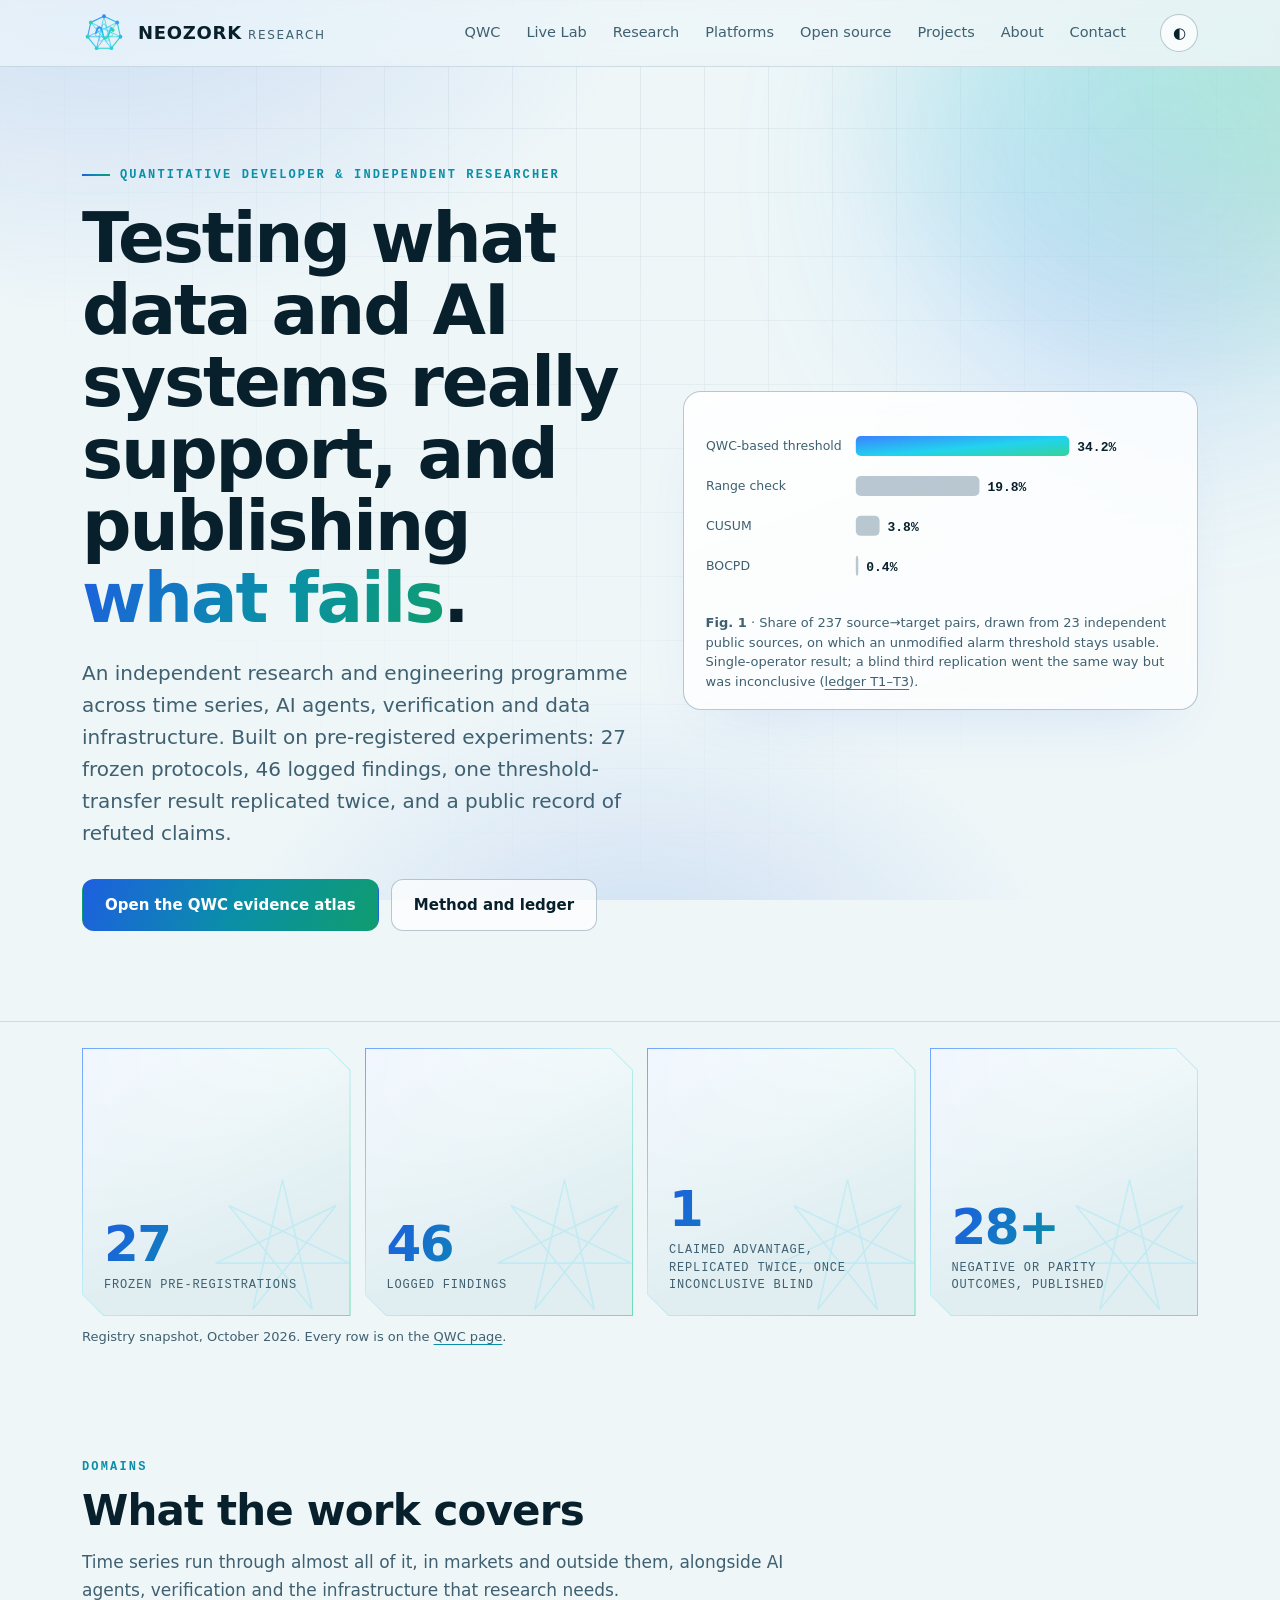
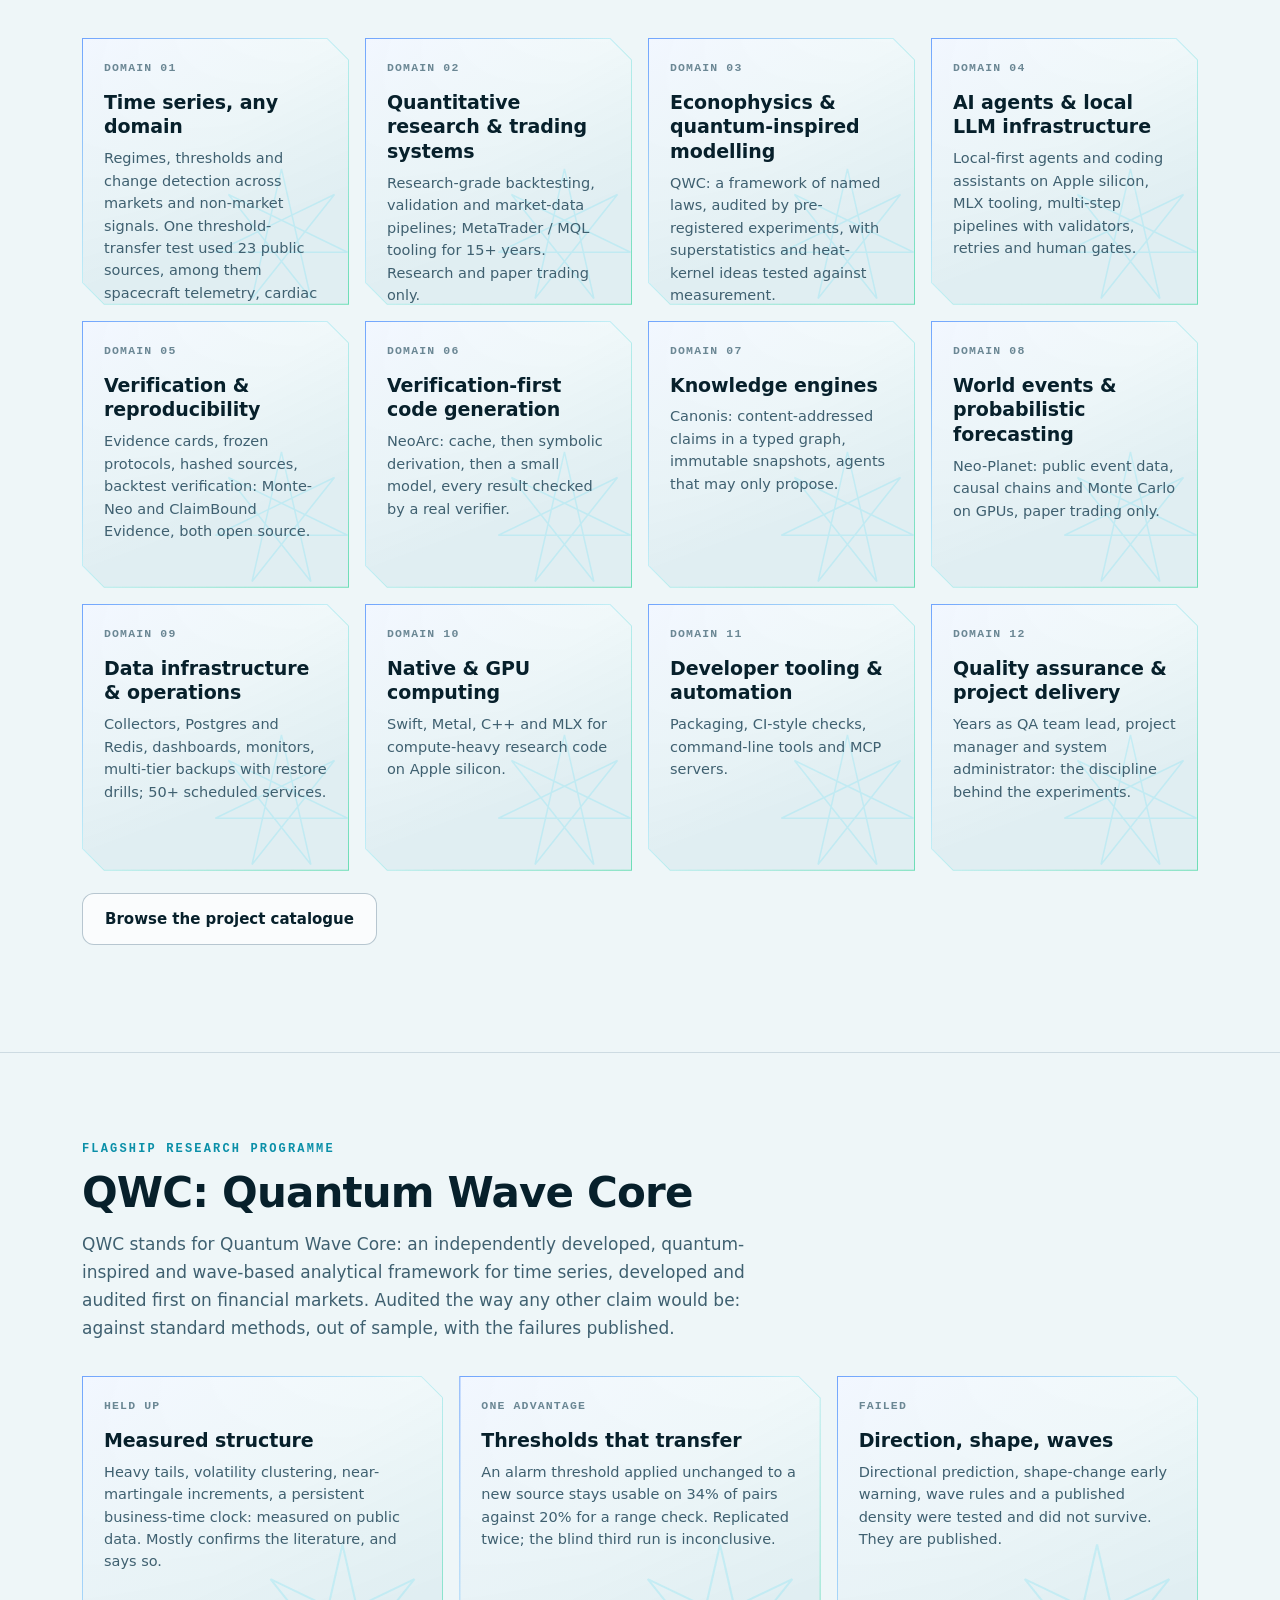
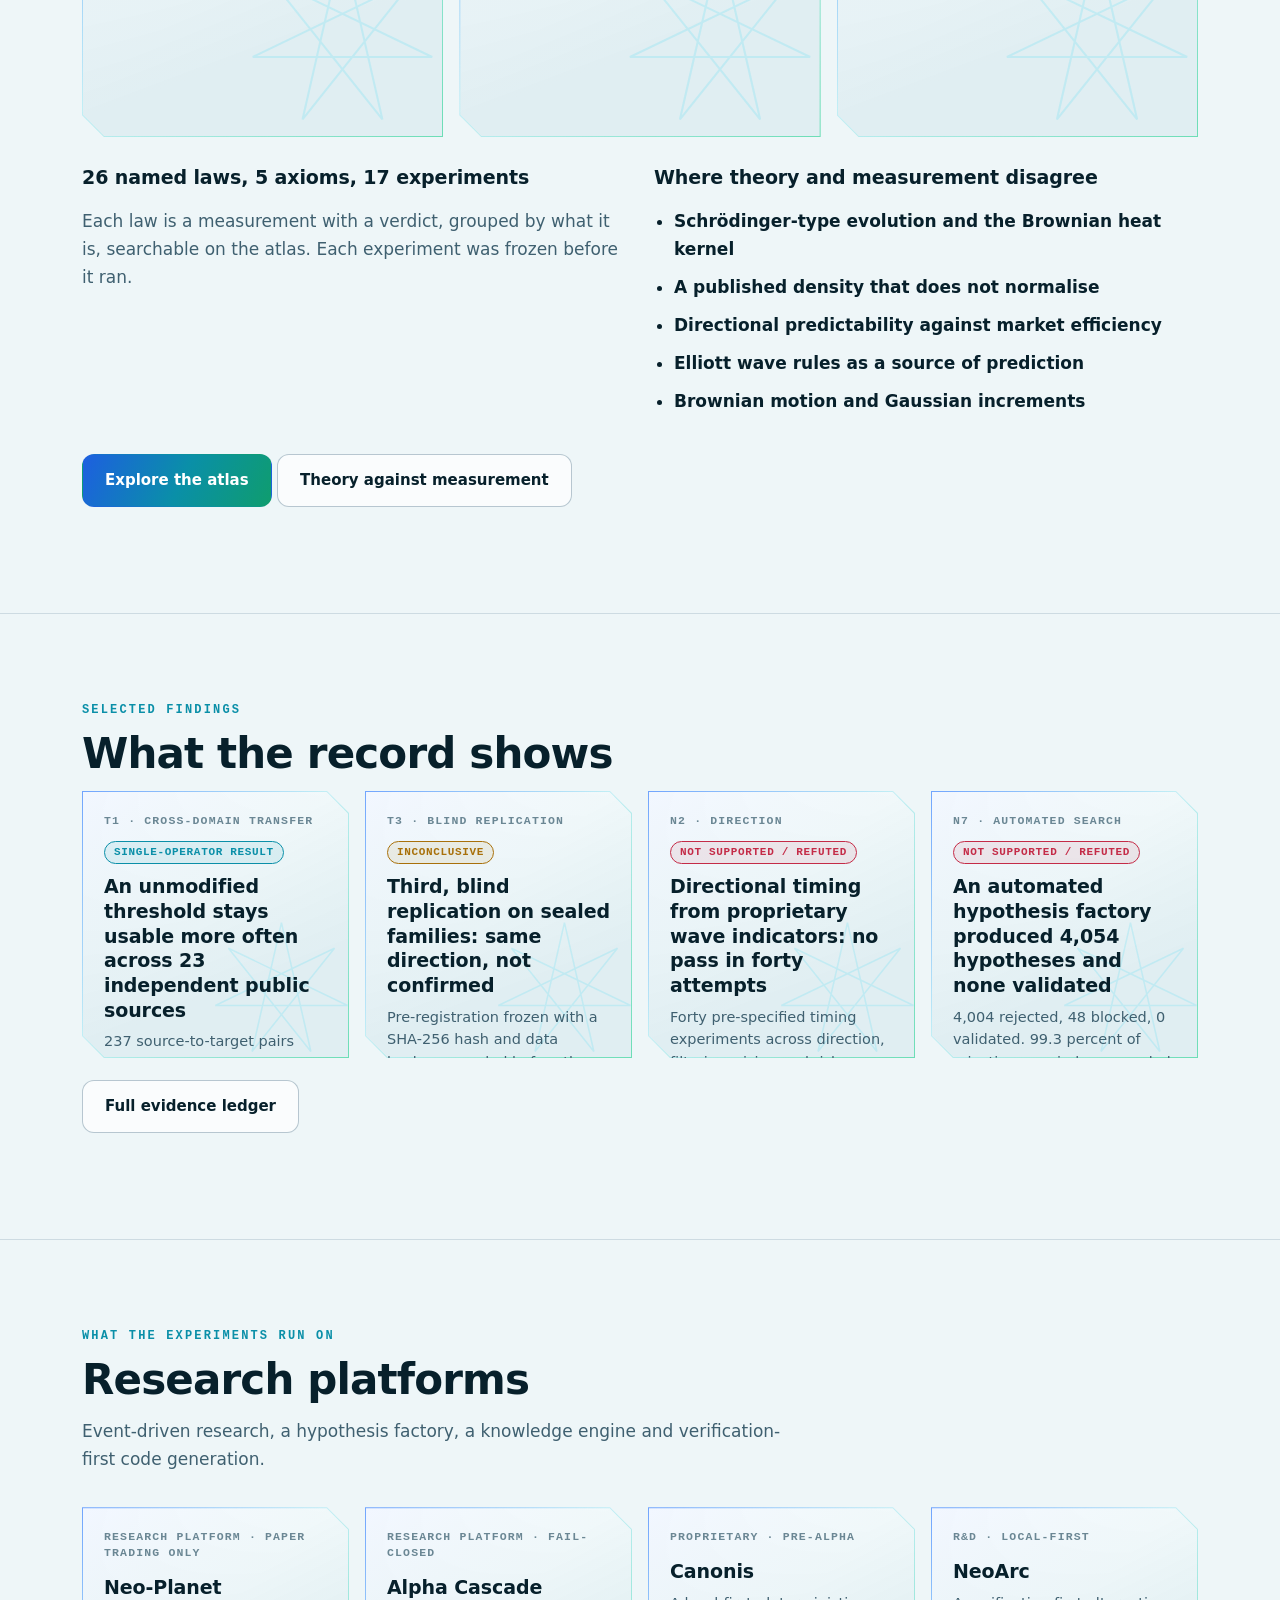
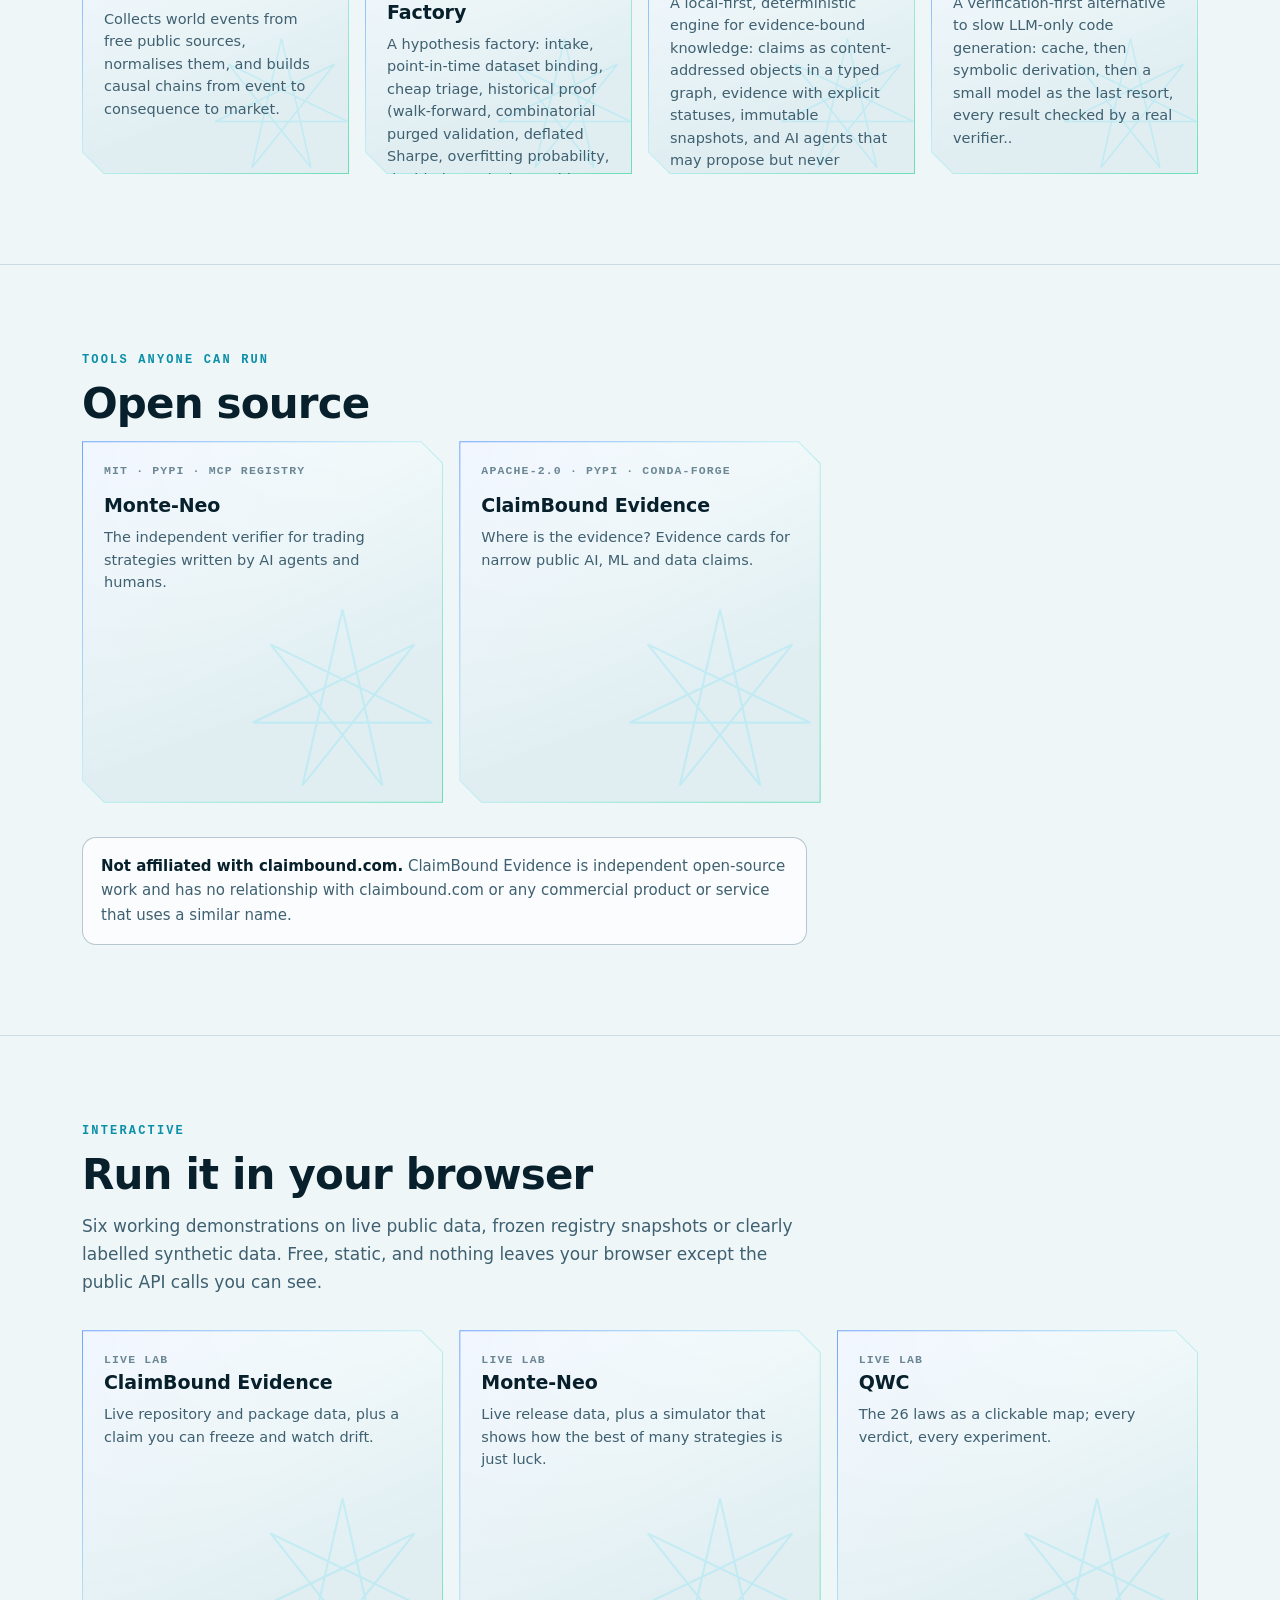
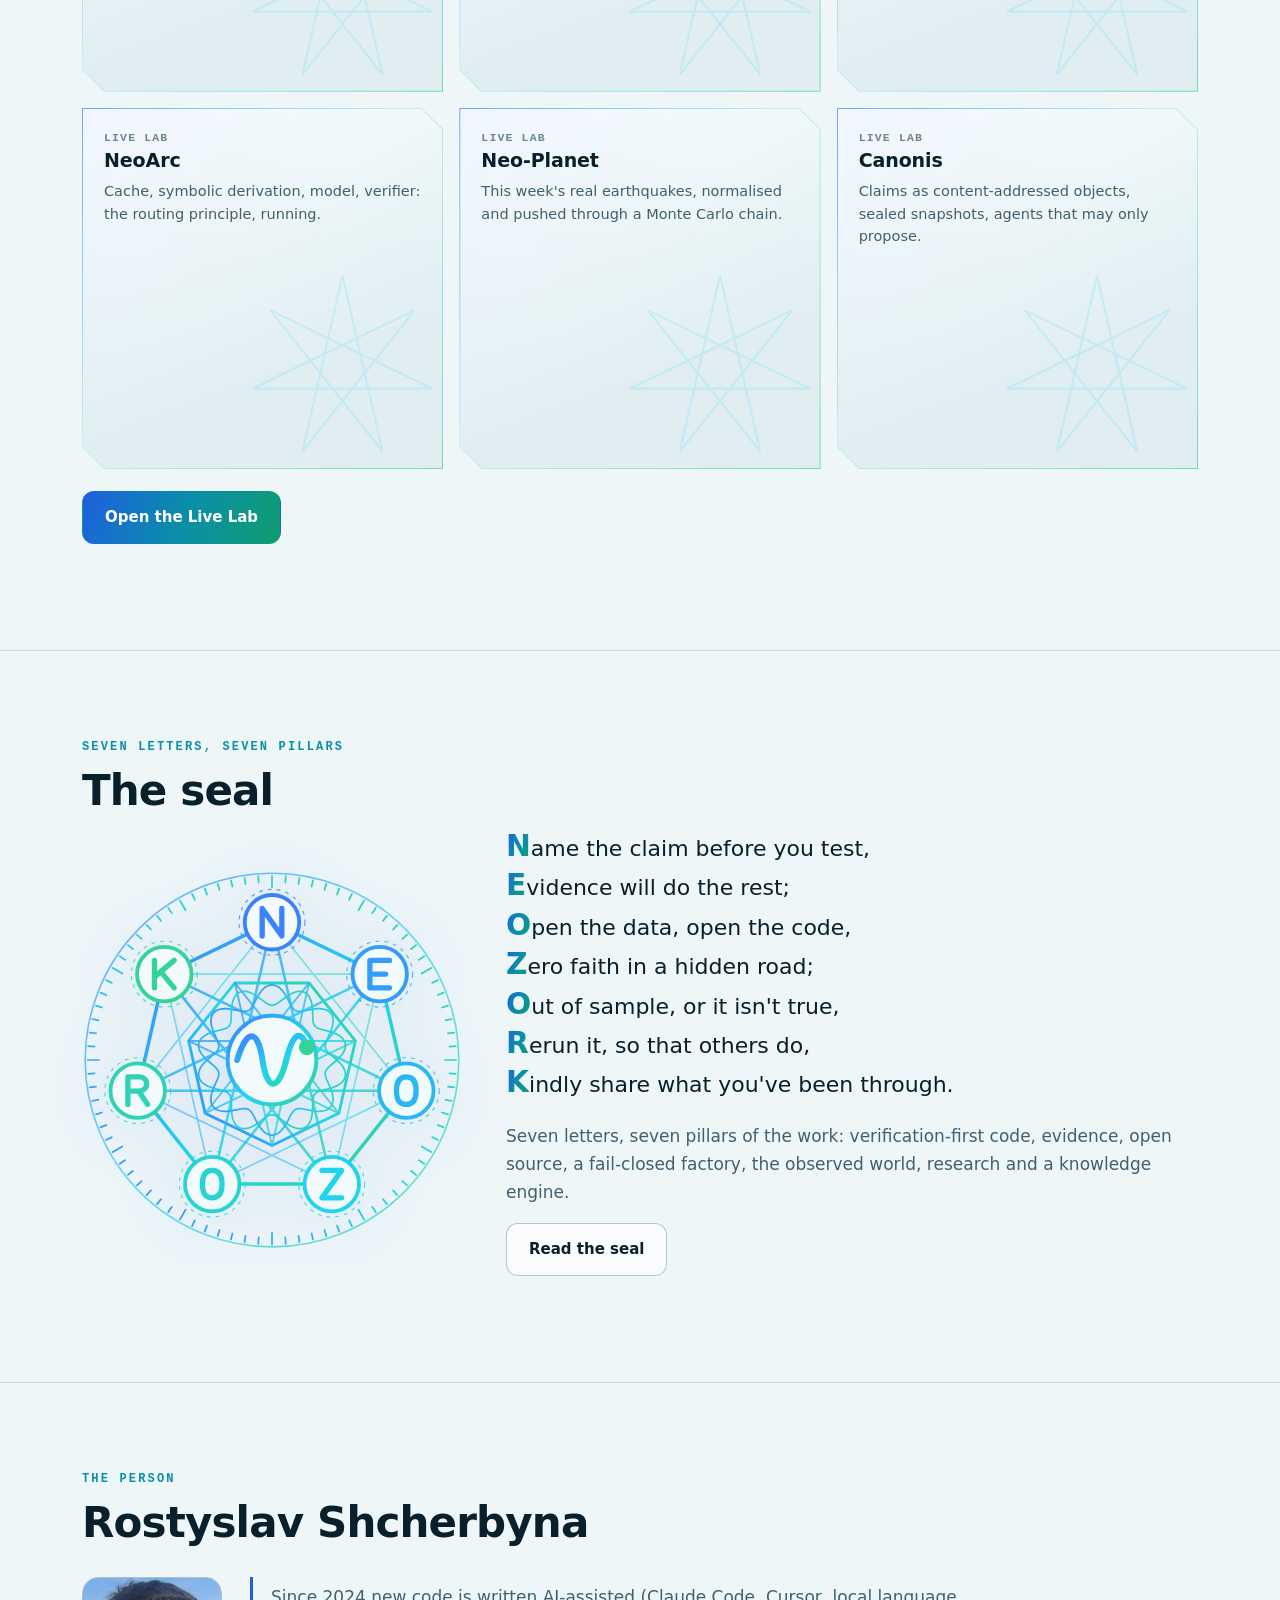
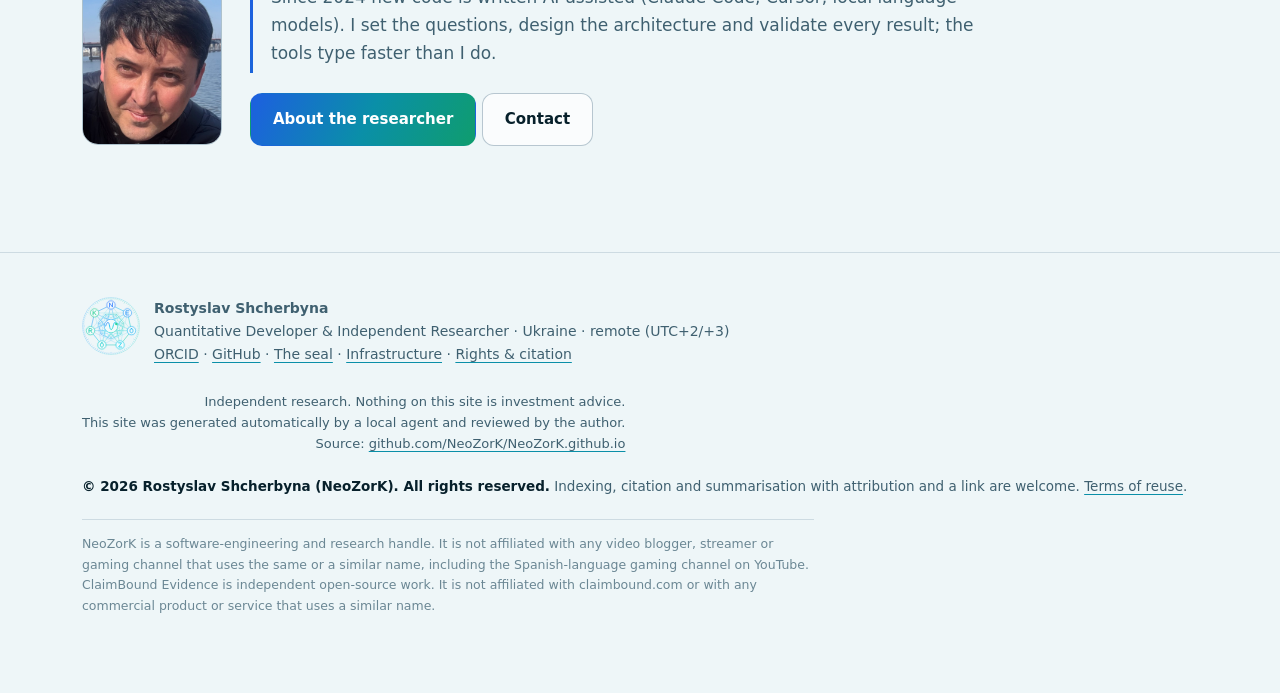
==== index.html @ a8d5d91a "Update site" ====
<!doctype html>
<html lang="en">
<head>
<meta charset="utf-8">
<meta name="viewport" content="width=device-width, initial-scale=1">
<title>Rostyslav Shcherbyna · Independent Researcher &amp; Engineer</title>
<meta name="description" content="Independent research and engineering: time series across domains, AI agents, verification and data infrastructure. Pre-registered experiments, a public evidence atlas, open tools and published negative results.">
<meta name="author" content="Rostyslav Shcherbyna">
<meta name="copyright" content="© 2026 Rostyslav Shcherbyna (NeoZorK). All rights reserved.">
<meta name="rights" content="© 2026 Rostyslav Shcherbyna (NeoZorK). All rights reserved. Indexing, citation and summarisation with attribution and a link are welcome.">
<meta name="robots" content="index,follow,max-snippet:-1,max-image-preview:large">
<meta name="creator" content="Rostyslav Shcherbyna"><meta name="publisher" content="NeoZorK Research">
<meta name="DC.title" content="Rostyslav Shcherbyna · Independent Researcher &amp; Engineer"><meta name="DC.creator" content="Rostyslav Shcherbyna"><meta name="DC.rights" content="© 2026 Rostyslav Shcherbyna (NeoZorK). All rights reserved.">
<meta name="DC.language" content="en"><meta name="DC.publisher" content="NeoZorK Research"><meta name="DC.identifier" content="https://neozork.github.io/">
<link rel="canonical" href="https://neozork.github.io/">
<link rel="author" href="https://neozork.github.io/about.html"><link rel="me" href="https://orcid.org/0009-0000-3773-5789"><link rel="me" href="https://github.com/NeoZorK">
<link rel="alternate" type="text/plain" href="https://neozork.github.io/llms.txt" title="Summary for language-model agents">
<meta property="og:title" content="Rostyslav Shcherbyna · Independent Researcher &amp; Engineer"><meta property="og:description" content="Independent research and engineering: time series across domains, AI agents, verification and data infrastructure. Pre-registered experiments, a public evidence atlas, open tools and published negative results."><meta property="og:type" content="website">
<meta property="og:url" content="https://neozork.github.io/"><meta property="og:site_name" content="NeoZorK Research"><meta property="og:locale" content="en_US">
<meta name="twitter:card" content="summary_large_image"><meta name="twitter:title" content="Rostyslav Shcherbyna · Independent Researcher &amp; Engineer"><meta name="twitter:description" content="Independent research and engineering: time series across domains, AI agents, verification and data infrastructure. Pre-registered experiments, a public evidence atlas, open tools and published negative results.">
<meta property="og:image" content="https://neozork.github.io/assets/og.png"><meta property="og:image:width" content="1200"><meta property="og:image:height" content="630"><meta name="twitter:image" content="https://neozork.github.io/assets/og.png">
<meta name="theme-color" content="#050d16">
<meta name="generator" content="NeoZorK local agent">
<link rel="icon" href="data:image/svg+xml,%3Csvg%20xmlns%3D%22http%3A//www.w3.org/2000/svg%22%20viewBox%3D%220%200%20120%20120%22%3E%3Cdefs%3E%3ClinearGradient%20id%3D%22nzg%22%20x1%3D%220%22%20y1%3D%220%22%20x2%3D%221%22%20y2%3D%221%22%3E%3Cstop%20offset%3D%220%22%20stop-color%3D%22%233b82ff%22/%3E%3Cstop%20offset%3D%22.55%22%20stop-color%3D%22%2322d3ee%22/%3E%3Cstop%20offset%3D%221%22%20stop-color%3D%22%2334d399%22/%3E%3C/linearGradient%3E%3ClinearGradient%20id%3D%22nzg2%22%20x1%3D%221%22%20y1%3D%220%22%20x2%3D%220%22%20y2%3D%221%22%3E%3Cstop%20offset%3D%220%22%20stop-color%3D%22%2334d399%22/%3E%3Cstop%20offset%3D%22.5%22%20stop-color%3D%22%2322d3ee%22/%3E%3Cstop%20offset%3D%221%22%20stop-color%3D%22%233b82ff%22/%3E%3C/linearGradient%3E%3C/defs%3E%3Crect%20width%3D%22120%22%20height%3D%22120%22%20rx%3D%2226%22%20fill%3D%22%23050d16%22/%3E%3Cpath%20d%3D%22M60.00%2014.00L95.96%2031.32L104.85%2070.24L79.96%20101.44L40.04%20101.44L15.15%2070.24L24.04%2031.32Z%22%20fill%3D%22none%22%20stroke%3D%22url%28%23nzg%29%22%20stroke-width%3D%223%22/%3E%3Cpath%20d%3D%22M60.00%2014.00L79.96%20101.44L24.04%2031.32L104.85%2070.24L15.15%2070.24L95.96%2031.32L40.04%20101.44Z%22%20fill%3D%22none%22%20stroke%3D%22url%28%23nzg2%29%22%20stroke-width%3D%222.2%22%20opacity%3D%22.9%22/%3E%3Cpath%20d%3D%22M80.00%2060.00L80.38%2060.25L80.75%2060.50L81.12%2060.77L81.47%2061.04L81.81%2061.32L82.13%2061.61L82.43%2061.90L82.71%2062.20L82.97%2062.51L83.20%2062.82L83.40%2063.13L83.57%2063.44L83.71%2063.76L83.82%2064.07L83.90%2064.38L83.94%2064.69L83.95%2064.99L83.92%2065.29L83.85%2065.57L83.76%2065.86L83.62%2066.13L83.46%2066.39L83.26%2066.64L83.03%2066.87L82.77%2067.10L82.48%2067.31L82.17%2067.50L81.83%2067.68L81.47%2067.85L81.09%2068.00L80.69%2068.14L80.28%2068.26L79.85%2068.36L79.42%2068.46L78.98%2068.54L78.53%2068.61L78.08%2068.67L77.64%2068.72L77.19%2068.76L76.76%2068.79L76.33%2068.82L75.91%2068.85L75.50%2068.87L75.11%2068.89L74.74%2068.91L74.39%2068.94L74.05%2068.97L73.74%2069.00L73.45%2069.04L73.18%2069.10L72.94%2069.16L72.72%2069.24L72.52%2069.33L72.35%2069.44L72.21%2069.56L72.09%2069.71L71.99%2069.87L71.91%2070.05L71.86%2070.25L71.82%2070.47L71.80%2070.72L71.81%2070.98L71.82%2071.26L71.85%2071.57L71.89%2071.89L71.94%2072.24L72.00%2072.60L72.07%2072.97L72.13%2073.37L72.20%2073.78L72.27%2074.20L72.34%2074.63L72.40%2075.06L72.46%2075.51L72.50%2075.96L72.54%2076.41L72.56%2076.86L72.57%2077.31L72.57%2077.75L72.55%2078.18L72.51%2078.60L72.46%2079.01L72.38%2079.41L72.29%2079.79L72.18%2080.15L72.05%2080.48L71.90%2080.80L71.72%2081.08L71.53%2081.35L71.32%2081.58L71.10%2081.78L70.85%2081.95L70.59%2082.09L70.32%2082.20L70.02%2082.27L69.72%2082.32L69.41%2082.33L69.08%2082.30L68.75%2082.25L68.41%2082.16L68.06%2082.05L67.71%2081.90L67.35%2081.73L67.00%2081.54L66.64%2081.32L66.29%2081.08L65.94%2080.82L65.59%2080.54L65.25%2080.25L64.92%2079.95L64.59%2079.63L64.27%2079.32L63.96%2079.00L63.66%2078.67L63.36%2078.36L63.08%2078.04L62.81%2077.74L62.55%2077.44L62.29%2077.16L62.05%2076.89L61.82%2076.64L61.59%2076.41L61.37%2076.21L61.16%2076.02L60.96%2075.87L60.76%2075.74L60.57%2075.63L60.38%2075.56L60.19%2075.51L60.00%2075.50L59.81%2075.51L59.62%2075.56L59.43%2075.63L59.24%2075.74L59.04%2075.87L58.84%2076.02L58.63%2076.21L58.41%2076.41L58.18%2076.64L57.95%2076.89L57.71%2077.16L57.45%2077.44L57.19%2077.74L56.92%2078.04L56.64%2078.36L56.34%2078.67L56.04%2079.00L55.73%2079.32L55.41%2079.63L55.08%2079.95L54.75%2080.25L54.41%2080.54L54.06%2080.82L53.71%2081.08L53.36%2081.32L53.00%2081.54L52.65%2081.73L52.29%2081.90L51.94%2082.05L51.59%2082.16L51.25%2082.25L50.92%2082.30L50.59%2082.33L50.28%2082.32L49.98%2082.27L49.68%2082.20L49.41%2082.09L49.15%2081.95L48.90%2081.78L48.68%2081.58L48.47%2081.35L48.28%2081.08L48.10%2080.80L47.95%2080.48L47.82%2080.15L47.71%2079.79L47.62%2079.41L47.54%2079.01L47.49%2078.60L47.45%2078.18L47.43%2077.75L47.43%2077.31L47.44%2076.86L47.46%2076.41L47.50%2075.96L47.54%2075.51L47.60%2075.06L47.66%2074.63L47.73%2074.20L47.80%2073.78L47.87%2073.37L47.93%2072.97L48.00%2072.60L48.06%2072.24L48.11%2071.89L48.15%2071.57L48.18%2071.26L48.19%2070.98L48.20%2070.72L48.18%2070.47L48.14%2070.25L48.09%2070.05L48.01%2069.87L47.91%2069.71L47.79%2069.56L47.65%2069.44L47.48%2069.33L47.28%2069.24L47.06%2069.16L46.82%2069.10L46.55%2069.04L46.26%2069.00L45.95%2068.97L45.61%2068.94L45.26%2068.91L44.89%2068.89L44.50%2068.87L44.09%2068.85L43.67%2068.82L43.24%2068.79L42.81%2068.76L42.36%2068.72L41.92%2068.67L41.47%2068.61L41.02%2068.54L40.58%2068.46L40.15%2068.36L39.72%2068.26L39.31%2068.14L38.91%2068.00L38.53%2067.85L38.17%2067.68L37.83%2067.50L37.52%2067.31L37.23%2067.10L36.97%2066.87L36.74%2066.64L36.54%2066.39L36.38%2066.13L36.24%2065.86L36.15%2065.57L36.08%2065.29L36.05%2064.99L36.06%2064.69L36.10%2064.38L36.18%2064.07L36.29%2063.76L36.43%2063.44L36.60%2063.13L36.80%2062.82L37.03%2062.51L37.29%2062.20L37.57%2061.90L37.87%2061.61L38.19%2061.32L38.53%2061.04L38.88%2060.77L39.25%2060.50L39.62%2060.25L40.00%2060.00L40.38%2059.76L40.76%2059.54L41.14%2059.32L41.52%2059.11L41.88%2058.90L42.23%2058.71L42.57%2058.52L42.90%2058.34L43.20%2058.17L43.49%2058.00L43.75%2057.83L43.99%2057.66L44.21%2057.50L44.39%2057.33L44.55%2057.17L44.68%2057.00L44.79%2056.83L44.86%2056.65L44.90%2056.47L44.92%2056.28L44.90%2056.09L44.86%2055.88L44.79%2055.66L44.70%2055.43L44.58%2055.20L44.44%2054.94L44.28%2054.68L44.10%2054.41L43.90%2054.12L43.69%2053.81L43.47%2053.50L43.23%2053.17L42.99%2052.83L42.75%2052.48L42.50%2052.12L42.26%2051.75L42.01%2051.38L41.78%2050.99L41.55%2050.60L41.34%2050.21L41.14%2049.81L40.95%2049.41L40.78%2049.01L40.63%2048.61L40.51%2048.22L40.41%2047.83L40.33%2047.45L40.28%2047.08L40.26%2046.72L40.26%2046.38L40.29%2046.04L40.36%2045.73L40.45%2045.43L40.57%2045.15L40.72%2044.90L40.90%2044.66L41.11%2044.45L41.34%2044.26L41.60%2044.09L41.88%2043.95L42.19%2043.83L42.51%2043.74L42.86%2043.67L43.23%2043.63L43.61%2043.61L44.00%2043.61L44.41%2043.64L44.83%2043.68L45.25%2043.75L45.68%2043.84L46.11%2043.94L46.55%2044.05L46.98%2044.18L47.41%2044.32L47.83%2044.47L48.25%2044.63L48.66%2044.78L49.06%2044.94L49.45%2045.10L49.83%2045.26L50.19%2045.41L50.54%2045.56L50.87%2045.69L51.19%2045.81L51.49%2045.92L51.77%2046.01L52.04%2046.08L52.29%2046.13L52.52%2046.15L52.74%2046.16L52.94%2046.14L53.13%2046.09L53.30%2046.02L53.46%2045.92L53.61%2045.80L53.75%2045.64L53.88%2045.46L54.00%2045.26L54.11%2045.02L54.22%2044.76L54.33%2044.48L54.43%2044.17L54.53%2043.84L54.64%2043.49L54.74%2043.13L54.85%2042.75L54.96%2042.35L55.08%2041.94L55.21%2041.53L55.34%2041.11L55.49%2040.68L55.64%2040.26L55.80%2039.84L55.97%2039.42L56.15%2039.01L56.35%2038.61L56.55%2038.23L56.77%2037.86L56.99%2037.51L57.23%2037.18L57.48%2036.88L57.73%2036.60L57.99%2036.35L58.27%2036.13L58.54%2035.94L58.83%2035.78L59.12%2035.66L59.41%2035.57L59.70%2035.52L60.00%2035.50L60.30%2035.52L60.59%2035.57L60.88%2035.66L61.17%2035.78L61.46%2035.94L61.73%2036.13L62.01%2036.35L62.27%2036.60L62.52%2036.88L62.77%2037.18L63.01%2037.51L63.23%2037.86L63.45%2038.23L63.65%2038.61L63.85%2039.01L64.03%2039.42L64.20%2039.84L64.36%2040.26L64.51%2040.68L64.66%2041.11L64.79%2041.53L64.92%2041.94L65.04%2042.35L65.15%2042.75L65.26%2043.13L65.36%2043.49L65.47%2043.84L65.57%2044.17L65.67%2044.48L65.78%2044.76L65.89%2045.02L66.00%2045.26L66.12%2045.46L66.25%2045.64L66.39%2045.80L66.54%2045.92L66.70%2046.02L66.87%2046.09L67.06%2046.14L67.26%2046.16L67.48%2046.15L67.71%2046.13L67.96%2046.08L68.23%2046.01L68.51%2045.92L68.81%2045.81L69.13%2045.69L69.46%2045.56L69.81%2045.41L70.17%2045.26L70.55%2045.10L70.94%2044.94L71.34%2044.78L71.75%2044.63L72.17%2044.47L72.59%2044.32L73.02%2044.18L73.45%2044.05L73.89%2043.94L74.32%2043.84L74.75%2043.75L75.17%2043.68L75.59%2043.64L76.00%2043.61L76.39%2043.61L76.77%2043.63L77.14%2043.67L77.49%2043.74L77.81%2043.83L78.12%2043.95L78.40%2044.09L78.66%2044.26L78.89%2044.45L79.10%2044.66L79.28%2044.90L79.43%2045.15L79.55%2045.43L79.64%2045.73L79.71%2046.04L79.74%2046.38L79.74%2046.72L79.72%2047.08L79.67%2047.45L79.59%2047.83L79.49%2048.22L79.37%2048.61L79.22%2049.01L79.05%2049.41L78.86%2049.81L78.66%2050.21L78.45%2050.60L78.22%2050.99L77.99%2051.38L77.74%2051.75L77.50%2052.12L77.25%2052.48L77.01%2052.83L76.77%2053.17L76.53%2053.50L76.31%2053.81L76.10%2054.12L75.90%2054.41L75.72%2054.68L75.56%2054.94L75.42%2055.20L75.30%2055.43L75.21%2055.66L75.14%2055.88L75.10%2056.09L75.08%2056.28L75.10%2056.47L75.14%2056.65L75.21%2056.83L75.32%2057.00L75.45%2057.17L75.61%2057.33L75.79%2057.50L76.01%2057.66L76.25%2057.83L76.51%2058.00L76.80%2058.17L77.10%2058.34L77.43%2058.52L77.77%2058.71L78.12%2058.90L78.48%2059.11L78.86%2059.32L79.24%2059.54L79.62%2059.76L80.00%2060.00Z%22%20fill%3D%22none%22%20stroke%3D%22url%28%23nzg%29%22%20stroke-width%3D%222%22/%3E%3Cpath%20d%3D%22M38%2060C43%2040%2052%2040%2056%2060S68%2080%2074%2060%2080%2046%2084%2052%22%20fill%3D%22none%22%20stroke%3D%22url%28%23nzg%29%22%20stroke-width%3D%225%22%20stroke-linecap%3D%22round%22/%3E%3Ccircle%20cx%3D%2284%22%20cy%3D%2252%22%20r%3D%225%22%20fill%3D%22%2334d399%22/%3E%3Ccircle%20cx%3D%2260.00%22%20cy%3D%2214.00%22%20r%3D%225.2%22%20fill%3D%22%233b82ff%22/%3E%3Ccircle%20cx%3D%2295.96%22%20cy%3D%2231.32%22%20r%3D%225.2%22%20fill%3D%22%23339df9%22/%3E%3Ccircle%20cx%3D%22104.85%22%20cy%3D%2270.24%22%20r%3D%225.2%22%20fill%3D%22%232ab8f4%22/%3E%3Ccircle%20cx%3D%2279.96%22%20cy%3D%22101.44%22%20r%3D%225.2%22%20fill%3D%22%2322d3ee%22/%3E%3Ccircle%20cx%3D%2240.04%22%20cy%3D%22101.44%22%20r%3D%225.2%22%20fill%3D%22%2328d3d2%22/%3E%3Ccircle%20cx%3D%2215.15%22%20cy%3D%2270.24%22%20r%3D%225.2%22%20fill%3D%22%232ed3b5%22/%3E%3Ccircle%20cx%3D%2224.04%22%20cy%3D%2231.32%22%20r%3D%225.2%22%20fill%3D%22%2334d399%22/%3E%3C/svg%3E">
<link rel="stylesheet" href="assets/style.css">
<script type="application/ld+json">{"@context": "https://schema.org", "@graph": [{"@type": "Person", "@id": "https://neozork.github.io/#person", "name": "Rostyslav Shcherbyna", "alternateName": ["NeoZorK"], "url": "https://neozork.github.io/", "jobTitle": "Quantitative Developer & Independent Researcher", "sameAs": ["https://github.com/NeoZorK", "https://orcid.org/0009-0000-3773-5789", "https://www.linkedin.com/in/rostyslav-sh-"], "knowsAbout": ["Time-series science", "Econophysics", "Superstatistics", "Quantum-inspired modelling", "Evidence & reproducibility", "AI architecture"], "identifier": {"@type": "PropertyValue", "propertyID": "ORCID", "value": "0009-0000-3773-5789"}, "worksFor": {"@id": "https://neozork.github.io/#org"}, "image": "https://neozork.github.io/assets/portrait.jpg"}, {"@type": "Organization", "@id": "https://neozork.github.io/#org", "name": "NeoZorK Research", "url": "https://neozork.github.io/", "founder": {"@id": "https://neozork.github.io/#person"}, "logo": "https://neozork.github.io/assets/seal.svg"}, {"@type": "WebSite", "@id": "https://neozork.github.io/#site", "url": "https://neozork.github.io/", "name": "NeoZorK Research", "inLanguage": "en", "publisher": {"@id": "https://neozork.github.io/#org"}, "copyrightHolder": {"@id": "https://neozork.github.io/#person"}}, {"@type": "WebPage", "@id": "https://neozork.github.io/#page", "url": "https://neozork.github.io/", "name": "Rostyslav Shcherbyna · Independent Researcher & Engineer", "description": "Independent research and engineering: time series across domains, AI agents, verification and data infrastructure. Pre-registered experiments, a public evidence atlas, open tools and published negative results.", "inLanguage": "en", "isPartOf": {"@id": "https://neozork.github.io/#site"}, "author": {"@id": "https://neozork.github.io/#person"}, "creator": {"@id": "https://neozork.github.io/#person"}, "copyrightHolder": {"@id": "https://neozork.github.io/#person"}, "copyrightYear": 2026, "copyrightNotice": "© 2026 Rostyslav Shcherbyna (NeoZorK). All rights reserved.", "dateModified": "2026-10-19", "isAccessibleForFree": true}]}</script>
</head>
<body>
<svg width="0" height="0" style="position:absolute" aria-hidden="true"><defs><linearGradient id="nzg" x1="0" y1="0" x2="1" y2="1"><stop offset="0" stop-color="#3b82ff"/><stop offset=".55" stop-color="#22d3ee"/><stop offset="1" stop-color="#34d399"/></linearGradient><linearGradient id="nzg2" x1="1" y1="0" x2="0" y2="1"><stop offset="0" stop-color="#34d399"/><stop offset=".5" stop-color="#22d3ee"/><stop offset="1" stop-color="#3b82ff"/></linearGradient><symbol id="nz-mark" viewBox="0 0 120 120"><circle cx="60" cy="60" r="59" fill="none" stroke="url(#nzg)" stroke-width=".5" opacity=".7"/><path d="M60.00 5.40L60.00 1.80M64.20 3.96L64.35 1.96M68.38 4.43L68.67 2.45M72.51 5.21L72.95 3.26M76.57 6.30L77.15 4.39M80.53 7.68L81.26 5.82M84.38 9.37L85.25 7.56M87.30 12.72L89.10 9.60M91.66 13.57L92.79 11.91M95.04 16.06L96.29 14.50M98.23 18.80L99.59 17.34M101.20 21.77L102.66 20.41M103.94 24.96L105.50 23.71M106.43 28.34L108.09 27.21M107.28 32.70L110.40 30.90M110.63 35.62L112.44 34.75M112.32 39.47L114.18 38.74M113.70 43.43L115.61 42.85M114.79 47.49L116.74 47.05M115.57 51.62L117.55 51.33M116.04 55.80L118.04 55.65M114.60 60.00L118.20 60.00M116.04 64.20L118.04 64.35M115.57 68.38L117.55 68.67M114.79 72.51L116.74 72.95M113.70 76.57L115.61 77.15M112.32 80.53L114.18 81.26M110.63 84.38L112.44 85.25M107.28 87.30L110.40 89.10M106.43 91.66L108.09 92.79M103.94 95.04L105.50 96.29M101.20 98.23L102.66 99.59M98.23 101.20L99.59 102.66M95.04 103.94L96.29 105.50M91.66 106.43L92.79 108.09M87.30 107.28L89.10 110.40M84.38 110.63L85.25 112.44M80.53 112.32L81.26 114.18M76.57 113.70L77.15 115.61M72.51 114.79L72.95 116.74M68.38 115.57L68.67 117.55M64.20 116.04L64.35 118.04M60.00 114.60L60.00 118.20M55.80 116.04L55.65 118.04M51.62 115.57L51.33 117.55M47.49 114.79L47.05 116.74M43.43 113.70L42.85 115.61M39.47 112.32L38.74 114.18M35.62 110.63L34.75 112.44M32.70 107.28L30.90 110.40M28.34 106.43L27.21 108.09M24.96 103.94L23.71 105.50M21.77 101.20L20.41 102.66M18.80 98.23L17.34 99.59M16.06 95.04L14.50 96.29M13.57 91.66L11.91 92.79M12.72 87.30L9.60 89.10M9.37 84.38L7.56 85.25M7.68 80.53L5.82 81.26M6.30 76.57L4.39 77.15M5.21 72.51L3.26 72.95M4.43 68.38L2.45 68.67M3.96 64.20L1.96 64.35M5.40 60.00L1.80 60.00M3.96 55.80L1.96 55.65M4.43 51.62L2.45 51.33M5.21 47.49L3.26 47.05M6.30 43.43L4.39 42.85M7.68 39.47L5.82 38.74M9.37 35.62L7.56 34.75M12.72 32.70L9.60 30.90M13.57 28.34L11.91 27.21M16.06 24.96L14.50 23.71M18.80 21.77L17.34 20.41M21.77 18.80L20.41 17.34M24.96 16.06L23.71 14.50M28.34 13.57L27.21 11.91M32.70 12.72L30.90 9.60M35.62 9.37L34.75 7.56M39.47 7.68L38.74 5.82M43.43 6.30L42.85 4.39M47.49 5.21L47.05 3.26M51.62 4.43L51.33 2.45M55.80 3.96L55.65 1.96" fill="none" stroke="url(#nzg2)" stroke-width=".55" stroke-linecap="round"/><path d="M60.00 16.50L78.87 99.19L25.99 32.88L102.41 69.68L17.59 69.68L94.01 32.88L41.13 99.19Z" fill="none" stroke="url(#nzg)" stroke-width=".8" opacity=".85"/><path d="M60.00 16.50L102.41 69.68L41.13 99.19L25.99 32.88L94.01 32.88L78.87 99.19L17.59 69.68Z" fill="none" stroke="url(#nzg2)" stroke-width=".55" opacity=".55"/><path d="M60.00 16.50L94.01 32.88L102.41 69.68L78.87 99.19L41.13 99.19L17.59 69.68L25.99 32.88Z" fill="none" stroke="url(#nzg)" stroke-width="1.1"/><path d="M71.71 35.67L86.32 53.99L81.11 76.83L60.00 87.00L38.89 76.83L33.68 53.99L48.29 35.67Z" fill="none" stroke="url(#nzg2)" stroke-width=".9"/><path d="M71.71 35.67L60.00 87.00L48.29 35.67L81.11 76.83L33.68 53.99L86.32 53.99L38.89 76.83Z" fill="none" stroke="url(#nzg)" stroke-width=".6" opacity=".8"/><path d="M80.50 60.00L80.77 60.25L81.03 60.51L81.29 60.77L81.54 61.04L81.77 61.32L82.00 61.60L82.21 61.88L82.40 62.17L82.57 62.46L82.73 62.76L82.86 63.06L82.97 63.35L83.06 63.65L83.13 63.95L83.17 64.25L83.18 64.54L83.17 64.83L83.14 65.11L83.08 65.39L82.99 65.67L82.88 65.93L82.74 66.19L82.58 66.44L82.39 66.68L82.19 66.91L81.96 67.13L81.71 67.35L81.45 67.55L81.16 67.74L80.87 67.91L80.56 68.08L80.24 68.24L79.90 68.39L79.56 68.52L79.22 68.65L78.87 68.77L78.52 68.88L78.17 68.98L77.82 69.08L77.47 69.17L77.13 69.26L76.80 69.34L76.47 69.42L76.16 69.50L75.85 69.58L75.56 69.67L75.28 69.75L75.02 69.84L74.77 69.94L74.54 70.04L74.32 70.14L74.12 70.26L73.94 70.39L73.77 70.52L73.62 70.67L73.49 70.83L73.37 71.01L73.27 71.19L73.18 71.40L73.10 71.61L73.04 71.84L72.99 72.08L72.95 72.34L72.92 72.61L72.90 72.90L72.88 73.19L72.87 73.50L72.86 73.82L72.85 74.15L72.84 74.50L72.83 74.84L72.82 75.20L72.81 75.56L72.79 75.92L72.76 76.29L72.73 76.66L72.68 77.02L72.63 77.38L72.57 77.74L72.49 78.10L72.40 78.44L72.30 78.77L72.18 79.10L72.05 79.40L71.91 79.70L71.75 79.98L71.58 80.24L71.39 80.48L71.19 80.70L70.97 80.90L70.74 81.08L70.50 81.24L70.25 81.37L69.98 81.48L69.71 81.56L69.42 81.62L69.13 81.66L68.82 81.67L68.52 81.66L68.20 81.63L67.89 81.57L67.56 81.50L67.24 81.40L66.92 81.29L66.59 81.15L66.27 81.00L65.95 80.84L65.63 80.66L65.31 80.48L65.00 80.28L64.69 80.08L64.39 79.87L64.09 79.65L63.81 79.44L63.52 79.23L63.25 79.02L62.98 78.81L62.72 78.61L62.46 78.42L62.22 78.24L61.97 78.08L61.74 77.92L61.51 77.78L61.28 77.66L61.06 77.55L60.84 77.46L60.63 77.39L60.42 77.34L60.21 77.31L60.00 77.30L59.79 77.31L59.58 77.34L59.37 77.39L59.16 77.46L58.94 77.55L58.72 77.66L58.49 77.78L58.26 77.92L58.03 78.08L57.78 78.24L57.54 78.42L57.28 78.61L57.02 78.81L56.75 79.02L56.48 79.23L56.19 79.44L55.91 79.65L55.61 79.87L55.31 80.08L55.00 80.28L54.69 80.48L54.37 80.66L54.05 80.84L53.73 81.00L53.41 81.15L53.08 81.29L52.76 81.40L52.44 81.50L52.11 81.57L51.80 81.63L51.48 81.66L51.18 81.67L50.87 81.66L50.58 81.62L50.29 81.56L50.02 81.48L49.75 81.37L49.50 81.24L49.26 81.08L49.03 80.90L48.81 80.70L48.61 80.48L48.42 80.24L48.25 79.98L48.09 79.70L47.95 79.40L47.82 79.10L47.70 78.77L47.60 78.44L47.51 78.10L47.43 77.74L47.37 77.38L47.32 77.02L47.27 76.66L47.24 76.29L47.21 75.92L47.19 75.56L47.18 75.20L47.17 74.84L47.16 74.50L47.15 74.15L47.14 73.82L47.13 73.50L47.12 73.19L47.10 72.90L47.08 72.61L47.05 72.34L47.01 72.08L46.96 71.84L46.90 71.61L46.82 71.40L46.73 71.19L46.63 71.01L46.51 70.83L46.38 70.67L46.23 70.52L46.06 70.39L45.88 70.26L45.68 70.14L45.46 70.04L45.23 69.94L44.98 69.84L44.72 69.75L44.44 69.67L44.15 69.58L43.84 69.50L43.53 69.42L43.20 69.34L42.87 69.26L42.53 69.17L42.18 69.08L41.83 68.98L41.48 68.88L41.13 68.77L40.78 68.65L40.44 68.52L40.10 68.39L39.76 68.24L39.44 68.08L39.13 67.91L38.84 67.74L38.55 67.55L38.29 67.35L38.04 67.13L37.81 66.91L37.61 66.68L37.42 66.44L37.26 66.19L37.12 65.93L37.01 65.67L36.92 65.39L36.86 65.11L36.83 64.83L36.82 64.54L36.83 64.25L36.87 63.95L36.94 63.65L37.03 63.35L37.14 63.06L37.27 62.76L37.43 62.46L37.60 62.17L37.79 61.88L38.00 61.60L38.23 61.32L38.46 61.04L38.71 60.77L38.97 60.51L39.23 60.25L39.50 60.00L39.77 59.76L40.04 59.52L40.32 59.29L40.58 59.06L40.85 58.84L41.10 58.63L41.35 58.42L41.59 58.21L41.82 58.01L42.03 57.82L42.22 57.62L42.40 57.43L42.57 57.24L42.71 57.05L42.84 56.86L42.95 56.66L43.04 56.47L43.10 56.27L43.15 56.06L43.18 55.85L43.19 55.64L43.18 55.42L43.15 55.19L43.10 54.96L43.04 54.72L42.97 54.47L42.87 54.21L42.77 53.94L42.66 53.66L42.53 53.38L42.40 53.08L42.26 52.78L42.12 52.47L41.98 52.15L41.83 51.82L41.69 51.49L41.55 51.15L41.42 50.81L41.29 50.47L41.17 50.12L41.06 49.77L40.97 49.42L40.88 49.07L40.82 48.72L40.77 48.37L40.73 48.03L40.72 47.70L40.73 47.37L40.75 47.05L40.80 46.75L40.86 46.45L40.95 46.16L41.06 45.89L41.20 45.63L41.35 45.39L41.52 45.16L41.72 44.95L41.93 44.76L42.16 44.58L42.42 44.42L42.68 44.28L42.97 44.16L43.27 44.06L43.58 43.97L43.90 43.90L44.24 43.85L44.58 43.82L44.93 43.80L45.29 43.80L45.65 43.81L46.02 43.83L46.38 43.86L46.75 43.90L47.11 43.96L47.48 44.01L47.83 44.08L48.19 44.15L48.53 44.22L48.87 44.28L49.20 44.35L49.52 44.42L49.83 44.48L50.13 44.53L50.42 44.58L50.70 44.61L50.96 44.64L51.22 44.65L51.46 44.65L51.70 44.63L51.92 44.60L52.13 44.55L52.33 44.48L52.52 44.40L52.70 44.30L52.88 44.18L53.05 44.04L53.21 43.88L53.36 43.70L53.52 43.51L53.66 43.29L53.81 43.07L53.96 42.82L54.10 42.56L54.25 42.29L54.39 42.01L54.54 41.71L54.70 41.41L54.85 41.10L55.02 40.79L55.19 40.47L55.36 40.15L55.54 39.83L55.73 39.52L55.93 39.20L56.13 38.90L56.35 38.60L56.57 38.32L56.79 38.04L57.03 37.79L57.27 37.54L57.52 37.32L57.78 37.11L58.04 36.93L58.31 36.76L58.59 36.62L58.86 36.51L59.14 36.42L59.43 36.35L59.71 36.31L60.00 36.30L60.29 36.31L60.57 36.35L60.86 36.42L61.14 36.51L61.41 36.62L61.69 36.76L61.96 36.93L62.22 37.11L62.48 37.32L62.73 37.54L62.97 37.79L63.21 38.04L63.43 38.32L63.65 38.60L63.87 38.90L64.07 39.20L64.27 39.52L64.46 39.83L64.64 40.15L64.81 40.47L64.98 40.79L65.15 41.10L65.30 41.41L65.46 41.71L65.61 42.01L65.75 42.29L65.90 42.56L66.04 42.82L66.19 43.07L66.34 43.29L66.48 43.51L66.64 43.70L66.79 43.88L66.95 44.04L67.12 44.18L67.30 44.30L67.48 44.40L67.67 44.48L67.87 44.55L68.08 44.60L68.30 44.63L68.54 44.65L68.78 44.65L69.04 44.64L69.30 44.61L69.58 44.58L69.87 44.53L70.17 44.48L70.48 44.42L70.80 44.35L71.13 44.28L71.47 44.22L71.81 44.15L72.17 44.08L72.52 44.01L72.89 43.96L73.25 43.90L73.62 43.86L73.98 43.83L74.35 43.81L74.71 43.80L75.07 43.80L75.42 43.82L75.76 43.85L76.10 43.90L76.42 43.97L76.73 44.06L77.03 44.16L77.32 44.28L77.58 44.42L77.84 44.58L78.07 44.76L78.28 44.95L78.48 45.16L78.65 45.39L78.80 45.63L78.94 45.89L79.05 46.16L79.14 46.45L79.20 46.75L79.25 47.05L79.27 47.37L79.28 47.70L79.27 48.03L79.23 48.37L79.18 48.72L79.12 49.07L79.03 49.42L78.94 49.77L78.83 50.12L78.71 50.47L78.58 50.81L78.45 51.15L78.31 51.49L78.17 51.82L78.02 52.15L77.88 52.47L77.74 52.78L77.60 53.08L77.47 53.38L77.34 53.66L77.23 53.94L77.13 54.21L77.03 54.47L76.96 54.72L76.90 54.96L76.85 55.19L76.82 55.42L76.81 55.64L76.82 55.85L76.85 56.06L76.90 56.27L76.96 56.47L77.05 56.66L77.16 56.86L77.29 57.05L77.43 57.24L77.60 57.43L77.78 57.62L77.97 57.82L78.18 58.01L78.41 58.21L78.65 58.42L78.90 58.63L79.15 58.84L79.42 59.06L79.68 59.29L79.96 59.52L80.23 59.76L80.50 60.00Z" fill="none" stroke="url(#nzg)" stroke-width=".55"/><path d="M80.50 60.00L80.23 60.24L79.96 60.48L79.68 60.71L79.42 60.94L79.15 61.16L78.90 61.37L78.65 61.58L78.41 61.79L78.18 61.99L77.97 62.18L77.78 62.38L77.60 62.57L77.43 62.76L77.29 62.95L77.16 63.14L77.05 63.34L76.96 63.53L76.90 63.73L76.85 63.94L76.82 64.15L76.81 64.36L76.82 64.58L76.85 64.81L76.90 65.04L76.96 65.28L77.03 65.53L77.13 65.79L77.23 66.06L77.34 66.34L77.47 66.62L77.60 66.92L77.74 67.22L77.88 67.53L78.02 67.85L78.17 68.18L78.31 68.51L78.45 68.85L78.58 69.19L78.71 69.53L78.83 69.88L78.94 70.23L79.03 70.58L79.12 70.93L79.18 71.28L79.23 71.63L79.27 71.97L79.28 72.30L79.27 72.63L79.25 72.95L79.20 73.25L79.14 73.55L79.05 73.84L78.94 74.11L78.80 74.37L78.65 74.61L78.48 74.84L78.28 75.05L78.07 75.24L77.84 75.42L77.58 75.58L77.32 75.72L77.03 75.84L76.73 75.94L76.42 76.03L76.10 76.10L75.76 76.15L75.42 76.18L75.07 76.20L74.71 76.20L74.35 76.19L73.98 76.17L73.62 76.14L73.25 76.10L72.89 76.04L72.52 75.99L72.17 75.92L71.81 75.85L71.47 75.78L71.13 75.72L70.80 75.65L70.48 75.58L70.17 75.52L69.87 75.47L69.58 75.42L69.30 75.39L69.04 75.36L68.78 75.35L68.54 75.35L68.30 75.37L68.08 75.40L67.87 75.45L67.67 75.52L67.48 75.60L67.30 75.70L67.12 75.82L66.95 75.96L66.79 76.12L66.64 76.30L66.48 76.49L66.34 76.71L66.19 76.93L66.04 77.18L65.90 77.44L65.75 77.71L65.61 77.99L65.46 78.29L65.30 78.59L65.15 78.90L64.98 79.21L64.81 79.53L64.64 79.85L64.46 80.17L64.27 80.48L64.07 80.80L63.87 81.10L63.65 81.40L63.43 81.68L63.21 81.96L62.97 82.21L62.73 82.46L62.48 82.68L62.22 82.89L61.96 83.07L61.69 83.24L61.41 83.38L61.14 83.49L60.86 83.58L60.57 83.65L60.29 83.69L60.00 83.70L59.71 83.69L59.43 83.65L59.14 83.58L58.86 83.49L58.59 83.38L58.31 83.24L58.04 83.07L57.78 82.89L57.52 82.68L57.27 82.46L57.03 82.21L56.79 81.96L56.57 81.68L56.35 81.40L56.13 81.10L55.93 80.80L55.73 80.48L55.54 80.17L55.36 79.85L55.19 79.53L55.02 79.21L54.85 78.90L54.70 78.59L54.54 78.29L54.39 77.99L54.25 77.71L54.10 77.44L53.96 77.18L53.81 76.93L53.66 76.71L53.52 76.49L53.36 76.30L53.21 76.12L53.05 75.96L52.88 75.82L52.70 75.70L52.52 75.60L52.33 75.52L52.13 75.45L51.92 75.40L51.70 75.37L51.46 75.35L51.22 75.35L50.96 75.36L50.70 75.39L50.42 75.42L50.13 75.47L49.83 75.52L49.52 75.58L49.20 75.65L48.87 75.72L48.53 75.78L48.19 75.85L47.83 75.92L47.48 75.99L47.11 76.04L46.75 76.10L46.38 76.14L46.02 76.17L45.65 76.19L45.29 76.20L44.93 76.20L44.58 76.18L44.24 76.15L43.90 76.10L43.58 76.03L43.27 75.94L42.97 75.84L42.68 75.72L42.42 75.58L42.16 75.42L41.93 75.24L41.72 75.05L41.52 74.84L41.35 74.61L41.20 74.37L41.06 74.11L40.95 73.84L40.86 73.55L40.80 73.25L40.75 72.95L40.73 72.63L40.72 72.30L40.73 71.97L40.77 71.63L40.82 71.28L40.88 70.93L40.97 70.58L41.06 70.23L41.17 69.88L41.29 69.53L41.42 69.19L41.55 68.85L41.69 68.51L41.83 68.18L41.98 67.85L42.12 67.53L42.26 67.22L42.40 66.92L42.53 66.62L42.66 66.34L42.77 66.06L42.87 65.79L42.97 65.53L43.04 65.28L43.10 65.04L43.15 64.81L43.18 64.58L43.19 64.36L43.18 64.15L43.15 63.94L43.10 63.73L43.04 63.53L42.95 63.34L42.84 63.14L42.71 62.95L42.57 62.76L42.40 62.57L42.22 62.38L42.03 62.18L41.82 61.99L41.59 61.79L41.35 61.58L41.10 61.37L40.85 61.16L40.58 60.94L40.32 60.71L40.04 60.48L39.77 60.24L39.50 60.00L39.23 59.75L38.97 59.49L38.71 59.23L38.46 58.96L38.23 58.68L38.00 58.40L37.79 58.12L37.60 57.83L37.43 57.54L37.27 57.24L37.14 56.94L37.03 56.65L36.94 56.35L36.87 56.05L36.83 55.75L36.82 55.46L36.83 55.17L36.86 54.89L36.92 54.61L37.01 54.33L37.12 54.07L37.26 53.81L37.42 53.56L37.61 53.32L37.81 53.09L38.04 52.87L38.29 52.65L38.55 52.45L38.84 52.26L39.13 52.09L39.44 51.92L39.76 51.76L40.10 51.61L40.44 51.48L40.78 51.35L41.13 51.23L41.48 51.12L41.83 51.02L42.18 50.92L42.53 50.83L42.87 50.74L43.20 50.66L43.53 50.58L43.84 50.50L44.15 50.42L44.44 50.33L44.72 50.25L44.98 50.16L45.23 50.06L45.46 49.96L45.68 49.86L45.88 49.74L46.06 49.61L46.23 49.48L46.38 49.33L46.51 49.17L46.63 48.99L46.73 48.81L46.82 48.60L46.90 48.39L46.96 48.16L47.01 47.92L47.05 47.66L47.08 47.39L47.10 47.10L47.12 46.81L47.13 46.50L47.14 46.18L47.15 45.85L47.16 45.50L47.17 45.16L47.18 44.80L47.19 44.44L47.21 44.08L47.24 43.71L47.27 43.34L47.32 42.98L47.37 42.62L47.43 42.26L47.51 41.90L47.60 41.56L47.70 41.23L47.82 40.90L47.95 40.60L48.09 40.30L48.25 40.02L48.42 39.76L48.61 39.52L48.81 39.30L49.03 39.10L49.26 38.92L49.50 38.76L49.75 38.63L50.02 38.52L50.29 38.44L50.58 38.38L50.87 38.34L51.18 38.33L51.48 38.34L51.80 38.37L52.11 38.43L52.44 38.50L52.76 38.60L53.08 38.71L53.41 38.85L53.73 39.00L54.05 39.16L54.37 39.34L54.69 39.52L55.00 39.72L55.31 39.92L55.61 40.13L55.91 40.35L56.19 40.56L56.48 40.77L56.75 40.98L57.02 41.19L57.28 41.39L57.54 41.58L57.78 41.76L58.03 41.92L58.26 42.08L58.49 42.22L58.72 42.34L58.94 42.45L59.16 42.54L59.37 42.61L59.58 42.66L59.79 42.69L60.00 42.70L60.21 42.69L60.42 42.66L60.63 42.61L60.84 42.54L61.06 42.45L61.28 42.34L61.51 42.22L61.74 42.08L61.97 41.92L62.22 41.76L62.46 41.58L62.72 41.39L62.98 41.19L63.25 40.98L63.52 40.77L63.81 40.56L64.09 40.35L64.39 40.13L64.69 39.92L65.00 39.72L65.31 39.52L65.63 39.34L65.95 39.16L66.27 39.00L66.59 38.85L66.92 38.71L67.24 38.60L67.56 38.50L67.89 38.43L68.20 38.37L68.52 38.34L68.82 38.33L69.13 38.34L69.42 38.38L69.71 38.44L69.98 38.52L70.25 38.63L70.50 38.76L70.74 38.92L70.97 39.10L71.19 39.30L71.39 39.52L71.58 39.76L71.75 40.02L71.91 40.30L72.05 40.60L72.18 40.90L72.30 41.23L72.40 41.56L72.49 41.90L72.57 42.26L72.63 42.62L72.68 42.98L72.73 43.34L72.76 43.71L72.79 44.08L72.81 44.44L72.82 44.80L72.83 45.16L72.84 45.50L72.85 45.85L72.86 46.18L72.87 46.50L72.88 46.81L72.90 47.10L72.92 47.39L72.95 47.66L72.99 47.92L73.04 48.16L73.10 48.39L73.18 48.60L73.27 48.81L73.37 48.99L73.49 49.17L73.62 49.33L73.77 49.48L73.94 49.61L74.12 49.74L74.32 49.86L74.54 49.96L74.77 50.06L75.02 50.16L75.28 50.25L75.56 50.33L75.85 50.42L76.16 50.50L76.47 50.58L76.80 50.66L77.13 50.74L77.47 50.83L77.82 50.92L78.17 51.02L78.52 51.12L78.87 51.23L79.22 51.35L79.56 51.48L79.90 51.61L80.24 51.76L80.56 51.92L80.87 52.09L81.16 52.26L81.45 52.45L81.71 52.65L81.96 52.87L82.19 53.09L82.39 53.32L82.58 53.56L82.74 53.81L82.88 54.07L82.99 54.33L83.08 54.61L83.14 54.89L83.17 55.17L83.18 55.46L83.17 55.75L83.13 56.05L83.06 56.35L82.97 56.65L82.86 56.94L82.73 57.24L82.57 57.54L82.40 57.83L82.21 58.12L82.00 58.40L81.77 58.68L81.54 58.96L81.29 59.23L81.03 59.49L80.77 59.75L80.50 60.00Z" fill="none" stroke="url(#nzg2)" stroke-width=".55"/><circle cx="60" cy="60" r="14" style="fill:var(--logo-core,#06111b)" stroke="url(#nzg)" stroke-width="1.2"/><path d="M49 60C52 50 55.500 50 57 60S62 70 64.500 60 69.500 51 71 56" fill="none" stroke="url(#nzg)" stroke-width="1.9" stroke-linecap="round"/><circle cx="71" cy="56" r="2.5" fill="#34d399"/><g><circle cx="60.00" cy="16.50" r="8.6" style="fill:var(--logo-core,#06111b)" stroke="#3b82ff" stroke-width="1.2"/><circle cx="60.00" cy="16.50" r="10.4" fill="none" stroke="#3b82ff" stroke-width=".35" stroke-dasharray="1.2 1.6" opacity=".8"/><path d="M0 14V0L10 14V0" transform="translate(56.90 12.16) scale(0.62)" fill="none" stroke="#3b82ff" stroke-width="2.7" stroke-linecap="round" stroke-linejoin="round"/></g><g><circle cx="94.01" cy="32.88" r="8.6" style="fill:var(--logo-core,#06111b)" stroke="#339df9" stroke-width="1.2"/><circle cx="94.01" cy="32.88" r="10.4" fill="none" stroke="#339df9" stroke-width=".35" stroke-dasharray="1.2 1.6" opacity=".8"/><path d="M10 0H0V14H10M0 7H8" transform="translate(90.91 28.54) scale(0.62)" fill="none" stroke="#339df9" stroke-width="2.7" stroke-linecap="round" stroke-linejoin="round"/></g><g><circle cx="102.41" cy="69.68" r="8.6" style="fill:var(--logo-core,#06111b)" stroke="#2ab8f4" stroke-width="1.2"/><circle cx="102.41" cy="69.68" r="10.4" fill="none" stroke="#2ab8f4" stroke-width=".35" stroke-dasharray="1.2 1.6" opacity=".8"/><path d="M5 0C9 0 10 3 10 7S9 14 5 14 0 11 0 7 1 0 5 0Z" transform="translate(99.31 65.34) scale(0.62)" fill="none" stroke="#2ab8f4" stroke-width="2.7" stroke-linecap="round" stroke-linejoin="round"/></g><g><circle cx="78.87" cy="99.19" r="8.6" style="fill:var(--logo-core,#06111b)" stroke="#22d3ee" stroke-width="1.2"/><circle cx="78.87" cy="99.19" r="10.4" fill="none" stroke="#22d3ee" stroke-width=".35" stroke-dasharray="1.2 1.6" opacity=".8"/><path d="M0 0H10L0 14H10" transform="translate(75.77 94.85) scale(0.62)" fill="none" stroke="#22d3ee" stroke-width="2.7" stroke-linecap="round" stroke-linejoin="round"/></g><g><circle cx="41.13" cy="99.19" r="8.6" style="fill:var(--logo-core,#06111b)" stroke="#28d3d2" stroke-width="1.2"/><circle cx="41.13" cy="99.19" r="10.4" fill="none" stroke="#28d3d2" stroke-width=".35" stroke-dasharray="1.2 1.6" opacity=".8"/><path d="M5 0C9 0 10 3 10 7S9 14 5 14 0 11 0 7 1 0 5 0Z" transform="translate(38.03 94.85) scale(0.62)" fill="none" stroke="#28d3d2" stroke-width="2.7" stroke-linecap="round" stroke-linejoin="round"/></g><g><circle cx="17.59" cy="69.68" r="8.6" style="fill:var(--logo-core,#06111b)" stroke="#2ed3b5" stroke-width="1.2"/><circle cx="17.59" cy="69.68" r="10.4" fill="none" stroke="#2ed3b5" stroke-width=".35" stroke-dasharray="1.2 1.6" opacity=".8"/><path d="M0 14V0H6A3.6 3.6 0 0 1 6 7.2H0M5.5 7.2L10 14" transform="translate(14.49 65.34) scale(0.62)" fill="none" stroke="#2ed3b5" stroke-width="2.7" stroke-linecap="round" stroke-linejoin="round"/></g><g><circle cx="25.99" cy="32.88" r="8.6" style="fill:var(--logo-core,#06111b)" stroke="#34d399" stroke-width="1.2"/><circle cx="25.99" cy="32.88" r="10.4" fill="none" stroke="#34d399" stroke-width=".35" stroke-dasharray="1.2 1.6" opacity=".8"/><path d="M0 0V14M10 0L0 8.4M3.4 6L10 14" transform="translate(22.89 28.54) scale(0.62)" fill="none" stroke="#34d399" stroke-width="2.7" stroke-linecap="round" stroke-linejoin="round"/></g></symbol><symbol id="nz-mark-s" viewBox="0 0 120 120"><path d="M60.00 14.00L95.96 31.32L104.85 70.24L79.96 101.44L40.04 101.44L15.15 70.24L24.04 31.32Z" fill="none" stroke="url(#nzg)" stroke-width="3"/><path d="M60.00 14.00L79.96 101.44L24.04 31.32L104.85 70.24L15.15 70.24L95.96 31.32L40.04 101.44Z" fill="none" stroke="url(#nzg2)" stroke-width="2.2" opacity=".9"/><path d="M80.00 60.00L80.38 60.25L80.75 60.50L81.12 60.77L81.47 61.04L81.81 61.32L82.13 61.61L82.43 61.90L82.71 62.20L82.97 62.51L83.20 62.82L83.40 63.13L83.57 63.44L83.71 63.76L83.82 64.07L83.90 64.38L83.94 64.69L83.95 64.99L83.92 65.29L83.85 65.57L83.76 65.86L83.62 66.13L83.46 66.39L83.26 66.64L83.03 66.87L82.77 67.10L82.48 67.31L82.17 67.50L81.83 67.68L81.47 67.85L81.09 68.00L80.69 68.14L80.28 68.26L79.85 68.36L79.42 68.46L78.98 68.54L78.53 68.61L78.08 68.67L77.64 68.72L77.19 68.76L76.76 68.79L76.33 68.82L75.91 68.85L75.50 68.87L75.11 68.89L74.74 68.91L74.39 68.94L74.05 68.97L73.74 69.00L73.45 69.04L73.18 69.10L72.94 69.16L72.72 69.24L72.52 69.33L72.35 69.44L72.21 69.56L72.09 69.71L71.99 69.87L71.91 70.05L71.86 70.25L71.82 70.47L71.80 70.72L71.81 70.98L71.82 71.26L71.85 71.57L71.89 71.89L71.94 72.24L72.00 72.60L72.07 72.97L72.13 73.37L72.20 73.78L72.27 74.20L72.34 74.63L72.40 75.06L72.46 75.51L72.50 75.96L72.54 76.41L72.56 76.86L72.57 77.31L72.57 77.75L72.55 78.18L72.51 78.60L72.46 79.01L72.38 79.41L72.29 79.79L72.18 80.15L72.05 80.48L71.90 80.80L71.72 81.08L71.53 81.35L71.32 81.58L71.10 81.78L70.85 81.95L70.59 82.09L70.32 82.20L70.02 82.27L69.72 82.32L69.41 82.33L69.08 82.30L68.75 82.25L68.41 82.16L68.06 82.05L67.71 81.90L67.35 81.73L67.00 81.54L66.64 81.32L66.29 81.08L65.94 80.82L65.59 80.54L65.25 80.25L64.92 79.95L64.59 79.63L64.27 79.32L63.96 79.00L63.66 78.67L63.36 78.36L63.08 78.04L62.81 77.74L62.55 77.44L62.29 77.16L62.05 76.89L61.82 76.64L61.59 76.41L61.37 76.21L61.16 76.02L60.96 75.87L60.76 75.74L60.57 75.63L60.38 75.56L60.19 75.51L60.00 75.50L59.81 75.51L59.62 75.56L59.43 75.63L59.24 75.74L59.04 75.87L58.84 76.02L58.63 76.21L58.41 76.41L58.18 76.64L57.95 76.89L57.71 77.16L57.45 77.44L57.19 77.74L56.92 78.04L56.64 78.36L56.34 78.67L56.04 79.00L55.73 79.32L55.41 79.63L55.08 79.95L54.75 80.25L54.41 80.54L54.06 80.82L53.71 81.08L53.36 81.32L53.00 81.54L52.65 81.73L52.29 81.90L51.94 82.05L51.59 82.16L51.25 82.25L50.92 82.30L50.59 82.33L50.28 82.32L49.98 82.27L49.68 82.20L49.41 82.09L49.15 81.95L48.90 81.78L48.68 81.58L48.47 81.35L48.28 81.08L48.10 80.80L47.95 80.48L47.82 80.15L47.71 79.79L47.62 79.41L47.54 79.01L47.49 78.60L47.45 78.18L47.43 77.75L47.43 77.31L47.44 76.86L47.46 76.41L47.50 75.96L47.54 75.51L47.60 75.06L47.66 74.63L47.73 74.20L47.80 73.78L47.87 73.37L47.93 72.97L48.00 72.60L48.06 72.24L48.11 71.89L48.15 71.57L48.18 71.26L48.19 70.98L48.20 70.72L48.18 70.47L48.14 70.25L48.09 70.05L48.01 69.87L47.91 69.71L47.79 69.56L47.65 69.44L47.48 69.33L47.28 69.24L47.06 69.16L46.82 69.10L46.55 69.04L46.26 69.00L45.95 68.97L45.61 68.94L45.26 68.91L44.89 68.89L44.50 68.87L44.09 68.85L43.67 68.82L43.24 68.79L42.81 68.76L42.36 68.72L41.92 68.67L41.47 68.61L41.02 68.54L40.58 68.46L40.15 68.36L39.72 68.26L39.31 68.14L38.91 68.00L38.53 67.85L38.17 67.68L37.83 67.50L37.52 67.31L37.23 67.10L36.97 66.87L36.74 66.64L36.54 66.39L36.38 66.13L36.24 65.86L36.15 65.57L36.08 65.29L36.05 64.99L36.06 64.69L36.10 64.38L36.18 64.07L36.29 63.76L36.43 63.44L36.60 63.13L36.80 62.82L37.03 62.51L37.29 62.20L37.57 61.90L37.87 61.61L38.19 61.32L38.53 61.04L38.88 60.77L39.25 60.50L39.62 60.25L40.00 60.00L40.38 59.76L40.76 59.54L41.14 59.32L41.52 59.11L41.88 58.90L42.23 58.71L42.57 58.52L42.90 58.34L43.20 58.17L43.49 58.00L43.75 57.83L43.99 57.66L44.21 57.50L44.39 57.33L44.55 57.17L44.68 57.00L44.79 56.83L44.86 56.65L44.90 56.47L44.92 56.28L44.90 56.09L44.86 55.88L44.79 55.66L44.70 55.43L44.58 55.20L44.44 54.94L44.28 54.68L44.10 54.41L43.90 54.12L43.69 53.81L43.47 53.50L43.23 53.17L42.99 52.83L42.75 52.48L42.50 52.12L42.26 51.75L42.01 51.38L41.78 50.99L41.55 50.60L41.34 50.21L41.14 49.81L40.95 49.41L40.78 49.01L40.63 48.61L40.51 48.22L40.41 47.83L40.33 47.45L40.28 47.08L40.26 46.72L40.26 46.38L40.29 46.04L40.36 45.73L40.45 45.43L40.57 45.15L40.72 44.90L40.90 44.66L41.11 44.45L41.34 44.26L41.60 44.09L41.88 43.95L42.19 43.83L42.51 43.74L42.86 43.67L43.23 43.63L43.61 43.61L44.00 43.61L44.41 43.64L44.83 43.68L45.25 43.75L45.68 43.84L46.11 43.94L46.55 44.05L46.98 44.18L47.41 44.32L47.83 44.47L48.25 44.63L48.66 44.78L49.06 44.94L49.45 45.10L49.83 45.26L50.19 45.41L50.54 45.56L50.87 45.69L51.19 45.81L51.49 45.92L51.77 46.01L52.04 46.08L52.29 46.13L52.52 46.15L52.74 46.16L52.94 46.14L53.13 46.09L53.30 46.02L53.46 45.92L53.61 45.80L53.75 45.64L53.88 45.46L54.00 45.26L54.11 45.02L54.22 44.76L54.33 44.48L54.43 44.17L54.53 43.84L54.64 43.49L54.74 43.13L54.85 42.75L54.96 42.35L55.08 41.94L55.21 41.53L55.34 41.11L55.49 40.68L55.64 40.26L55.80 39.84L55.97 39.42L56.15 39.01L56.35 38.61L56.55 38.23L56.77 37.86L56.99 37.51L57.23 37.18L57.48 36.88L57.73 36.60L57.99 36.35L58.27 36.13L58.54 35.94L58.83 35.78L59.12 35.66L59.41 35.57L59.70 35.52L60.00 35.50L60.30 35.52L60.59 35.57L60.88 35.66L61.17 35.78L61.46 35.94L61.73 36.13L62.01 36.35L62.27 36.60L62.52 36.88L62.77 37.18L63.01 37.51L63.23 37.86L63.45 38.23L63.65 38.61L63.85 39.01L64.03 39.42L64.20 39.84L64.36 40.26L64.51 40.68L64.66 41.11L64.79 41.53L64.92 41.94L65.04 42.35L65.15 42.75L65.26 43.13L65.36 43.49L65.47 43.84L65.57 44.17L65.67 44.48L65.78 44.76L65.89 45.02L66.00 45.26L66.12 45.46L66.25 45.64L66.39 45.80L66.54 45.92L66.70 46.02L66.87 46.09L67.06 46.14L67.26 46.16L67.48 46.15L67.71 46.13L67.96 46.08L68.23 46.01L68.51 45.92L68.81 45.81L69.13 45.69L69.46 45.56L69.81 45.41L70.17 45.26L70.55 45.10L70.94 44.94L71.34 44.78L71.75 44.63L72.17 44.47L72.59 44.32L73.02 44.18L73.45 44.05L73.89 43.94L74.32 43.84L74.75 43.75L75.17 43.68L75.59 43.64L76.00 43.61L76.39 43.61L76.77 43.63L77.14 43.67L77.49 43.74L77.81 43.83L78.12 43.95L78.40 44.09L78.66 44.26L78.89 44.45L79.10 44.66L79.28 44.90L79.43 45.15L79.55 45.43L79.64 45.73L79.71 46.04L79.74 46.38L79.74 46.72L79.72 47.08L79.67 47.45L79.59 47.83L79.49 48.22L79.37 48.61L79.22 49.01L79.05 49.41L78.86 49.81L78.66 50.21L78.45 50.60L78.22 50.99L77.99 51.38L77.74 51.75L77.50 52.12L77.25 52.48L77.01 52.83L76.77 53.17L76.53 53.50L76.31 53.81L76.10 54.12L75.90 54.41L75.72 54.68L75.56 54.94L75.42 55.20L75.30 55.43L75.21 55.66L75.14 55.88L75.10 56.09L75.08 56.28L75.10 56.47L75.14 56.65L75.21 56.83L75.32 57.00L75.45 57.17L75.61 57.33L75.79 57.50L76.01 57.66L76.25 57.83L76.51 58.00L76.80 58.17L77.10 58.34L77.43 58.52L77.77 58.71L78.12 58.90L78.48 59.11L78.86 59.32L79.24 59.54L79.62 59.76L80.00 60.00Z" fill="none" stroke="url(#nzg)" stroke-width="2"/><path d="M38 60C43 40 52 40 56 60S68 80 74 60 80 46 84 52" fill="none" stroke="url(#nzg)" stroke-width="5" stroke-linecap="round"/><circle cx="84" cy="52" r="5" fill="#34d399"/><circle cx="60.00" cy="14.00" r="5.2" fill="#3b82ff"/><circle cx="95.96" cy="31.32" r="5.2" fill="#339df9"/><circle cx="104.85" cy="70.24" r="5.2" fill="#2ab8f4"/><circle cx="79.96" cy="101.44" r="5.2" fill="#22d3ee"/><circle cx="40.04" cy="101.44" r="5.2" fill="#28d3d2"/><circle cx="15.15" cy="70.24" r="5.2" fill="#2ed3b5"/><circle cx="24.04" cy="31.32" r="5.2" fill="#34d399"/></symbol></defs></svg>
<a class="skip" href="#main">Skip to content</a>

<header class="top"><div class="wrap bar">
<a class="brand" href="index.html" aria-label="NeoZorK Research, home"><svg class="logo" width="44" height="44" viewBox="0 0 120 120" role="img" aria-label="NeoZorK Research seal"><use href="#nz-mark-s"/></svg><span><b>NeoZorK</b><em>Research</em></span></a>
<nav class="main" aria-label="Primary"><a href="qwc.html">QWC</a><a href="lab.html">Live Lab</a><a href="research.html">Research</a><a href="platforms.html">Platforms</a><a href="opensource.html">Open source</a><a href="projects.html">Projects</a><a href="about.html">About</a><a href="contact.html">Contact</a></nav>
<button class="theme" id="theme" aria-label="Toggle colour theme">◐</button>
</div></header>
<main id="main">
<section class="hero"><div class="wrap herogrid">
<div>
<p class="kicker">Quantitative Developer &amp; Independent Researcher</p>
<h1 class="display">Testing what data and AI systems really support, and publishing <span class="gradtext">what fails</span>.</h1>
<p class="lede">An independent research and engineering programme across time series, AI agents, verification and data infrastructure. Built on pre-registered experiments: 27 frozen protocols, 46 logged findings, one threshold-transfer result replicated twice, and a public record of refuted claims.</p>
<div class="cta"><a class="btn primary" href="qwc.html">Open the QWC evidence atlas</a><a class="btn" href="research.html">Method and ledger</a></div>
</div>
<div class="figwrap"><figure class="fig"><svg viewBox="0 0 470 190" role="img" aria-label="Share of pairs where an unmodified threshold stays usable"><text x="0" y="36" class="fl">QWC-based threshold</text><rect x="150" y="22" width="213.8" height="20" rx="5" class="fb ours"/><text x="371.8" y="37" class="fv">34.2%</text><text x="0" y="76" class="fl">Range check</text><rect x="150" y="62" width="123.8" height="20" rx="5" class="fb "/><text x="281.8" y="77" class="fv">19.8%</text><text x="0" y="116" class="fl">CUSUM</text><rect x="150" y="102" width="23.8" height="20" rx="5" class="fb "/><text x="181.8" y="117" class="fv">3.8%</text><text x="0" y="156" class="fl">BOCPD</text><rect x="150" y="142" width="2.5" height="20" rx="5" class="fb "/><text x="160.5" y="157" class="fv">0.4%</text></svg><figcaption><b>Fig. 1</b> · Share of 237 source→target pairs, drawn from 23 independent public sources, on which an unmodified alarm threshold stays usable. Single-operator result; a blind third replication went the same way but was inconclusive (<a href="qwc.html#ledger-transfer">ledger T1–T3</a>).</figcaption></figure></div>
</div></section><section class="block tight"><div class="wrap"><div class="stats"><div class="stat"><b>27</b><span>frozen pre-registrations</span></div><div class="stat"><b>46</b><span>logged findings</span></div><div class="stat"><b>1</b><span>claimed advantage, replicated twice, once inconclusive blind</span></div><div class="stat"><b>28+</b><span>negative or parity outcomes, published</span></div></div><p class="muted fine" style="margin-top:10px">Registry snapshot, October 2026. Every row is on the <a href="qwc.html">QWC page</a>.</p></div></section><section class="block "><div class="wrap"><p class="eyebrow">Domains</p><h2>What the work covers</h2><p class="sub">Time series run through almost all of it, in markets and outside them, alongside AI agents, verification and the infrastructure that research needs.</p><div class="grid g4"><div class="card"><p class="num">Domain 01</p><h3>Time series, any domain</h3><p>Regimes, thresholds and change detection across markets and non-market signals. One threshold-transfer test used 23 public sources, among them spacecraft telemetry, cardiac signals and water treatment.</p></div><div class="card"><p class="num">Domain 02</p><h3>Quantitative research &amp; trading systems</h3><p>Research-grade backtesting, validation and market-data pipelines; MetaTrader / MQL tooling for 15+ years. Research and paper trading only.</p></div><div class="card"><p class="num">Domain 03</p><h3>Econophysics &amp; quantum-inspired modelling</h3><p>QWC: a framework of named laws, audited by pre-registered experiments, with superstatistics and heat-kernel ideas tested against measurement.</p></div><div class="card"><p class="num">Domain 04</p><h3>AI agents &amp; local LLM infrastructure</h3><p>Local-first agents and coding assistants on Apple silicon, MLX tooling, multi-step pipelines with validators, retries and human gates.</p></div><div class="card"><p class="num">Domain 05</p><h3>Verification &amp; reproducibility</h3><p>Evidence cards, frozen protocols, hashed sources, backtest verification: Monte-Neo and ClaimBound Evidence, both open source.</p></div><div class="card"><p class="num">Domain 06</p><h3>Verification-first code generation</h3><p>NeoArc: cache, then symbolic derivation, then a small model, every result checked by a real verifier.</p></div><div class="card"><p class="num">Domain 07</p><h3>Knowledge engines</h3><p>Canonis: content-addressed claims in a typed graph, immutable snapshots, agents that may only propose.</p></div><div class="card"><p class="num">Domain 08</p><h3>World events &amp; probabilistic forecasting</h3><p>Neo-Planet: public event data, causal chains and Monte Carlo on GPUs, paper trading only.</p></div><div class="card"><p class="num">Domain 09</p><h3>Data infrastructure &amp; operations</h3><p>Collectors, Postgres and Redis, dashboards, monitors, multi-tier backups with restore drills; 50+ scheduled services.</p></div><div class="card"><p class="num">Domain 10</p><h3>Native &amp; GPU computing</h3><p>Swift, Metal, C++ and MLX for compute-heavy research code on Apple silicon.</p></div><div class="card"><p class="num">Domain 11</p><h3>Developer tooling &amp; automation</h3><p>Packaging, CI-style checks, command-line tools and MCP servers.</p></div><div class="card"><p class="num">Domain 12</p><h3>Quality assurance &amp; project delivery</h3><p>Years as QA team lead, project manager and system administrator: the discipline behind the experiments.</p></div></div><p style="margin-top:22px"><a class="btn" href="projects.html">Browse the project catalogue</a></p></div></section><section class="block "><div class="wrap"><p class="eyebrow">Flagship research programme</p><h2>QWC: Quantum Wave Core</h2><p class="sub">QWC stands for Quantum Wave Core: an independently developed, quantum-inspired and wave-based analytical framework for time series, developed and audited first on financial markets. Audited the way any other claim would be: against standard methods, out of sample, with the failures published.</p><div class="grid g3"><div class="card feat"><p class="num">Held up</p><h3>Measured structure</h3><p>Heavy tails, volatility clustering, near-martingale increments, a persistent business-time clock: measured on public data. Mostly confirms the literature, and says so.</p></div><div class="card feat"><p class="num">One advantage</p><h3>Thresholds that transfer</h3><p>An alarm threshold applied unchanged to a new source stays usable on 34% of pairs against 20% for a range check. Replicated twice; the blind third run is inconclusive.</p></div><div class="card feat"><p class="num">Failed</p><h3>Direction, shape, waves</h3><p>Directional prediction, shape-change early warning, wave rules and a published density were tested and did not survive. They are published.</p></div></div><div class="cols2"><div><h3>26 named laws, 5 axioms, 17 experiments</h3><p class="muted">Each law is a measurement with a verdict, grouped by what it is, searchable on the atlas. Each experiment was frozen before it ran.</p></div><div><h3>Where theory and measurement disagree</h3><ul class="oq"><li><b>Schrödinger-type evolution and the Brownian heat kernel</b></li><li><b>A published density that does not normalise</b></li><li><b>Directional predictability against market efficiency</b></li><li><b>Elliott wave rules as a source of prediction</b></li><li><b>Brownian motion and Gaussian increments</b></li></ul></div></div><p style="margin-top:22px"><a class="btn primary" href="qwc.html">Explore the atlas</a> <a class="btn" href="qwc.html#conflicts">Theory against measurement</a></p></div></section><section class="block alt"><div class="wrap"><p class="eyebrow">Selected findings</p><h2>What the record shows</h2><div class="grid g4"><div class="card"><p class="num">T1 · Cross-domain transfer</p><div class="row"><span class="badge s-single-operator">Single-operator result</span></div><h3>An unmodified threshold stays usable more often across 23 independent public sources</h3><p>237 source-to-target pairs from spacecraft telemetry, cardiac signals, water treatment, cloud and web-service metrics. Share of pairs where the…</p></div><div class="card"><p class="num">T3 · Blind replication</p><div class="row"><span class="badge s-inconclusive">Inconclusive</span></div><h3>Third, blind replication on sealed families: same direction, not confirmed</h3><p>Pre-registration frozen with a SHA-256 hash and data hashes recorded before the run; thresholds not revised afterwards. 5 of 20 pairs usable against…</p></div><div class="card"><p class="num">N2 · Direction</p><div class="row"><span class="badge s-failed">Not supported / refuted</span></div><h3>Directional timing from proprietary wave indicators: no pass in forty attempts</h3><p>Forty pre-specified timing experiments across direction, filtering, sizing and risk overlays: none passed. Direction was closed on four independent…</p></div><div class="card"><p class="num">N7 · Automated search</p><div class="row"><span class="badge s-failed">Not supported / refuted</span></div><h3>An automated hypothesis factory produced 4,054 hypotheses and none validated</h3><p>4,004 rejected, 48 blocked, 0 validated. 99.3 percent of rejections carried no recorded reason, so the largest corpus of negative results taught…</p></div></div><p style="margin-top:22px"><a class="btn" href="qwc.html#ledger">Full evidence ledger</a></p></div></section><section class="block "><div class="wrap"><p class="eyebrow">What the experiments run on</p><h2>Research platforms</h2><p class="sub">Event-driven research, a hypothesis factory, a knowledge engine and verification-first code generation.</p><div class="grid g4"><a class="card" href="platforms.html#neoplanet" style="text-decoration:none"><p class="num">Research platform · paper trading only</p><h3>Neo-Planet</h3><p>Collects world events from free public sources, normalises them, and builds causal chains from event to consequence to market.</p></a><a class="card" href="platforms.html#factory" style="text-decoration:none"><p class="num">Research platform · fail-closed</p><h3>Alpha Cascade Factory</h3><p>A hypothesis factory: intake, point-in-time dataset binding, cheap triage, historical proof (walk-forward, combinatorial purged validation, deflated Sharpe, overfitting probability, doubled costs), then evidence gates.</p></a><a class="card" href="platforms.html#canonis" style="text-decoration:none"><p class="num">Proprietary · pre-alpha</p><h3>Canonis</h3><p>A local-first, deterministic engine for evidence-bound knowledge: claims as content-addressed objects in a typed graph, evidence with explicit statuses, immutable snapshots, and AI agents that may propose but never commit..</p></a><a class="card" href="platforms.html#neoarc" style="text-decoration:none"><p class="num">R&amp;D · local-first</p><h3>NeoArc</h3><p>A verification-first alternative to slow LLM-only code generation: cache, then symbolic derivation, then a small model as the last resort, every result checked by a real verifier..</p></a></div></div></section><section class="block alt"><div class="wrap"><p class="eyebrow">Tools anyone can run</p><h2>Open source</h2><div class="grid g3"><a class="card" href="opensource.html#monte-neo" style="text-decoration:none"><p class="num">MIT · PyPI · MCP registry</p><h3>Monte-Neo</h3><p>The independent verifier for trading strategies written by AI agents and humans.</p></a><a class="card" href="opensource.html#claimbound" style="text-decoration:none"><p class="num">Apache-2.0 · PyPI · conda-forge</p><h3>ClaimBound Evidence</h3><p>Where is the evidence? Evidence cards for narrow public AI, ML and data claims.</p></a><div class="affil"><b>Not affiliated with claimbound.com.</b> ClaimBound Evidence is independent open-source work and has no relationship with claimbound.com or any commercial product or service that uses a similar name.</div></div></div></section><section class="block "><div class="wrap"><p class="eyebrow">Interactive</p><h2>Run it in your browser</h2><p class="sub">Six working demonstrations on live public data, frozen registry snapshots or clearly labelled synthetic data. Free, static, and nothing leaves your browser except the public API calls you can see.</p><div class="grid g3 sqlinks"><a class="card" href="lab.html#claimbound" style="text-decoration:none"><p class="num">Live Lab</p><h3>ClaimBound Evidence</h3><p>Live repository and package data, plus a claim you can freeze and watch drift.</p></a><a class="card" href="lab.html#monteneo" style="text-decoration:none"><p class="num">Live Lab</p><h3>Monte-Neo</h3><p>Live release data, plus a simulator that shows how the best of many strategies is just luck.</p></a><a class="card" href="lab.html#qwc" style="text-decoration:none"><p class="num">Live Lab</p><h3>QWC</h3><p>The 26 laws as a clickable map; every verdict, every experiment.</p></a><a class="card" href="lab.html#neoarc" style="text-decoration:none"><p class="num">Live Lab</p><h3>NeoArc</h3><p>Cache, symbolic derivation, model, verifier: the routing principle, running.</p></a><a class="card" href="lab.html#neoplanet" style="text-decoration:none"><p class="num">Live Lab</p><h3>Neo-Planet</h3><p>This week&#x27;s real earthquakes, normalised and pushed through a Monte Carlo chain.</p></a><a class="card" href="lab.html#canonis" style="text-decoration:none"><p class="num">Live Lab</p><h3>Canonis</h3><p>Claims as content-addressed objects, sealed snapshots, agents that may only propose.</p></a></div><p style="margin-top:22px"><a class="btn primary" href="lab.html">Open the Live Lab</a></p></div></section><section class="block alt"><div class="wrap"><p class="eyebrow">Seven letters, seven pillars</p><h2>The seal</h2><div class="sealrow"><div class="sealbig"><svg class="logo" width="380" height="380" viewBox="0 0 120 120" role="img" aria-label="NeoZorK Research seal"><use href="#nz-mark"/></svg></div><div><ol class="poem"><li><b>N</b>ame the claim before you test,</li><li><b>E</b>vidence will do the rest;</li><li><b>O</b>pen the data, open the code,</li><li><b>Z</b>ero faith in a hidden road;</li><li><b>O</b>ut of sample, or it isn&#x27;t true,</li><li><b>R</b>erun it, so that others do,</li><li><b>K</b>indly share what you&#x27;ve been through.</li></ol><p class="muted">Seven letters, seven pillars of the work: verification-first code, evidence, open source, a fail-closed factory, the observed world, research and a knowledge engine.</p><p><a class="btn" href="seal.html">Read the seal</a></p></div></div></div></section><section class="block "><div class="wrap"><p class="eyebrow">The person</p><h2>Rostyslav Shcherbyna</h2><div class="aboutline"><img src=assets/portrait.jpg alt=Portrait width=140 height=168><div><p class="note">Since 2024 new code is written AI-assisted (Claude Code, Cursor, local language models). I set the questions, design the architecture and validate every result; the tools type faster than I do.</p><p style="margin-top:20px"><a class="btn primary" href="about.html">About the researcher</a> <a class="btn" href="contact.html">Contact</a></p></div></div></div></section>
</main>
<footer><div class="wrap">
<div class="cols">
<div class="fbrand"><svg class="logo" width="58" height="58" viewBox="0 0 120 120" role="img" aria-label="NeoZorK Research seal"><use href="#nz-mark"/></svg><div><b>Rostyslav Shcherbyna</b><br>Quantitative Developer &amp; Independent Researcher · Ukraine · remote (UTC+2/+3)<br><a href="https://orcid.org/0009-0000-3773-5789">ORCID</a> · <a href="https://github.com/NeoZorK">GitHub</a> · <a href="seal.html">The seal</a> · <a href="infrastructure.html">Infrastructure</a> · <a href="legal.html">Rights &amp; citation</a></div></div>
<div class="fine">Independent research. Nothing on this site is investment advice.<br>
This site was generated automatically by a local agent and reviewed by the author.<br>
Source: <a href="https://github.com/NeoZorK/NeoZorK.github.io">github.com/NeoZorK/NeoZorK.github.io</a></div>
</div>
<p class="copy"><b>© 2026 Rostyslav Shcherbyna (NeoZorK). All rights reserved.</b> Indexing, citation and summarisation with attribution and a link are welcome. <a href="legal.html">Terms of reuse</a>.</p>
<p class="disc">NeoZorK is a software-engineering and research handle. It is not affiliated with any video blogger, streamer or gaming channel that uses the same or a similar name, including the Spanish-language gaming channel on YouTube. ClaimBound Evidence is independent open-source work. It is not affiliated with claimbound.com or with any commercial product or service that uses a similar name.</p>
</div></footer>
<dialog id="dlg" class="dlg" aria-label="Details"><form method="dialog"><button class="x" aria-label="Close">×</button></form><div id="dlgbody"></div></dialog>
<script src="assets/app.js"></script>

</body>
</html>
---- assets/style.css ----
/* NeoZorK Research - v3: deep blue / green gradients, glass surfaces, graph-paper grid.
   No external fonts, no trackers. Geometric system sans for display (Avenir Next / Segoe UI Variable). */
:root {
  --bg: #050d16; --bg-2: #08172a; --surface: rgba(255,255,255,.045); --surface-2: rgba(255,255,255,.08);
  --line: rgba(140,200,230,.16); --line-2: rgba(140,200,230,.3);
  --ink: #e8f3f5; --ink-2: #93aebb; --ink-3: #5f7d8c;
  --blue: #3b82ff; --cyan: #22d3ee; --green: #34d399; --amber: #f5b942; --rose: #fb7185;
  --grad: linear-gradient(115deg, #3b82ff 0%, #22d3ee 52%, #34d399 100%);
  --grad-soft: linear-gradient(115deg, rgba(59,130,255,.18), rgba(34,211,238,.12) 55%, rgba(52,211,153,.18));
  --on-grad: #04121c; --logo-core: #06111b; --glow-a: rgba(59,130,255,.28); --glow-b: rgba(52,211,153,.22); --grid: rgba(140,200,230,.07);
  --display: "Avenir Next", "Avenir", "Segoe UI Variable Display", "Segoe UI", "Trebuchet MS", system-ui, sans-serif;
  --sans: "Avenir Next", "Segoe UI Variable Text", "Segoe UI", system-ui, -apple-system, "Helvetica Neue", sans-serif;
  --mono: ui-monospace, "SF Mono", "JetBrains Mono", Menlo, Consolas, monospace;
  --maxw: 1160px; --r: 16px; color-scheme: dark;
}
@media (prefers-color-scheme: light) {
  :root:not([data-theme="dark"]) {
    --bg: #eef6f8; --bg-2: #e0eef2; --surface: rgba(255,255,255,.7); --surface-2: rgba(255,255,255,.9);
    --line: rgba(10,60,90,.14); --line-2: rgba(10,60,90,.28); --ink: #07202b; --ink-2: #3f6070; --ink-3: #6b8794;
    --blue: #1d5fe0; --cyan: #0a8fa8; --green: #0f9d6e; --amber: #a8700a; --rose: #c42b47;
    --grad: linear-gradient(115deg, #1d5fe0 0%, #0a8fa8 52%, #0f9d6e 100%);
    --grad-soft: linear-gradient(115deg, rgba(29,95,224,.1), rgba(10,143,168,.07) 55%, rgba(15,157,110,.1));
    --on-grad: #ffffff; --logo-core: #f3fafb; --glow-a: rgba(29,95,224,.16); --glow-b: rgba(15,157,110,.14); --grid: rgba(10,60,90,.07); color-scheme: light;
  }
}
:root[data-theme="light"] {
  --bg: #eef6f8; --bg-2: #e0eef2; --surface: rgba(255,255,255,.7); --surface-2: rgba(255,255,255,.9);
  --line: rgba(10,60,90,.14); --line-2: rgba(10,60,90,.28); --ink: #07202b; --ink-2: #3f6070; --ink-3: #6b8794;
  --blue: #1d5fe0; --cyan: #0a8fa8; --green: #0f9d6e; --amber: #a8700a; --rose: #c42b47;
  --grad: linear-gradient(115deg, #1d5fe0 0%, #0a8fa8 52%, #0f9d6e 100%);
  --grad-soft: linear-gradient(115deg, rgba(29,95,224,.1), rgba(10,143,168,.07) 55%, rgba(15,157,110,.1));
  --on-grad: #ffffff; --logo-core: #f3fafb; --glow-a: rgba(29,95,224,.16); --glow-b: rgba(15,157,110,.14); --grid: rgba(10,60,90,.07); color-scheme: light;
}
* { box-sizing: border-box; }
html { scroll-behavior: smooth; }
body { margin: 0; background: var(--bg); color: var(--ink); font: 17px/1.65 var(--sans); -webkit-font-smoothing: antialiased; position: relative; overflow-x: hidden; }
body::before { content: ""; position: fixed; inset: 0; z-index: -2; pointer-events: none;
  background: radial-gradient(900px 600px at 8% -5%, var(--glow-a), transparent 60%), radial-gradient(800px 560px at 100% 8%, var(--glow-b), transparent 60%), radial-gradient(700px 500px at 50% 110%, var(--glow-a), transparent 60%); }
body::after { content: ""; position: fixed; inset: 0; z-index: -1; pointer-events: none;
  background-image: linear-gradient(var(--grid) 1px, transparent 1px), linear-gradient(90deg, var(--grid) 1px, transparent 1px); background-size: 64px 64px;
  -webkit-mask-image: radial-gradient(ellipse at 50% 0%, #000 0, transparent 75%); mask-image: radial-gradient(ellipse at 50% 0%, #000 0, transparent 75%); }
a { color: inherit; text-decoration-color: var(--cyan); text-underline-offset: 3px; }
a:hover { color: var(--cyan); }
.wrap { max-width: var(--maxw); margin: 0 auto; padding: 0 22px; }
.skip { position: absolute; left: -999px; } .skip:focus { left: 12px; top: 12px; background: var(--ink); color: var(--bg); padding: 8px 12px; z-index: 50; }
.gradtext { background: var(--grad); -webkit-background-clip: text; background-clip: text; color: transparent; }

/* header */
header.top { position: sticky; top: 0; z-index: 20; background: color-mix(in srgb, var(--bg) 70%, transparent); backdrop-filter: blur(14px) saturate(140%); border-bottom: 1px solid var(--line); }
.bar { display: flex; align-items: center; gap: 22px; height: 66px; }
.brand { display: flex; align-items: center; gap: 12px; text-decoration: none; }
.brand svg.logo { flex: none; }
.brand span { font: 700 18px/1 var(--display); letter-spacing: .04em; text-transform: uppercase; } .brand b { font-weight: 700; } .brand em { font-style: normal; font-weight: 500; color: var(--ink-2); letter-spacing: .14em; font-size: 12px; margin-left: 6px; }
nav.main { margin-left: auto; display: flex; gap: 2px; flex-wrap: wrap; }
nav.main a { text-decoration: none; padding: 8px 12px; border-radius: 999px; font-size: 14.5px; color: var(--ink-2); font-weight: 500; }
nav.main a:hover { color: var(--ink); background: var(--surface); }
nav.main a[aria-current="page"] { color: var(--ink); background: var(--surface-2); box-shadow: inset 0 0 0 1px var(--line-2); }
button.theme { border: 1px solid var(--line-2); background: var(--surface); color: var(--ink); width: 38px; height: 38px; border-radius: 50%; cursor: pointer; font-size: 15px; }
@media (max-width: 860px) { .bar { height: auto; padding: 10px 0; flex-wrap: wrap; } nav.main { margin-left: 0; order: 3; width: 100%; } }

/* hero */
.hero { position: relative; border-bottom: 1px solid var(--line); overflow: hidden; }
.hero::before { content: ""; position: absolute; width: 520px; height: 520px; right: -140px; top: -160px; border-radius: 50%; background: conic-gradient(from 200deg, #3b82ff, #22d3ee, #34d399, #3b82ff); filter: blur(90px); opacity: .22; animation: drift 24s ease-in-out infinite alternate; }
@keyframes drift { to { transform: translate(-60px, 50px) rotate(40deg); } }
@media (prefers-reduced-motion: reduce) { .hero::before { animation: none; } html { scroll-behavior: auto; } }
.hero .wrap { position: relative; padding-top: clamp(48px, 8vw, 104px); padding-bottom: clamp(48px, 7vw, 92px); }
.herogrid { display: grid; gap: 44px; grid-template-columns: minmax(0, 1.08fr) minmax(0, 1fr); align-items: center; }
@media (max-width: 920px) { .herogrid { grid-template-columns: 1fr; } }
.kicker { font: 600 12px/1 var(--mono); letter-spacing: .18em; text-transform: uppercase; color: var(--cyan); margin: 0 0 22px; display: flex; align-items: center; gap: 10px; }
.kicker::before { content: ""; width: 28px; height: 2px; background: var(--grad); }
h1.display { font: 700 clamp(38px, 5.4vw, 70px)/1.04 var(--display); letter-spacing: -.03em; margin: 0 0 22px; }
.lede { font: 400 clamp(17px, 1.7vw, 20px)/1.6 var(--sans); color: var(--ink-2); max-width: 52ch; margin: 0 0 30px; }
.cta { display: flex; gap: 12px; flex-wrap: wrap; }
.btn { display: inline-block; padding: 13px 22px; border-radius: 12px; border: 1px solid var(--line-2); text-decoration: none; font-weight: 600; font-size: 15px; background: var(--surface); transition: transform .15s, box-shadow .15s; }
.btn:hover { transform: translateY(-2px); color: var(--ink); box-shadow: 0 8px 28px -10px var(--glow-a); }
.btn.primary { background: var(--grad); color: var(--on-grad); border-color: transparent; } .btn.primary:hover { color: var(--on-grad); box-shadow: 0 10px 34px -8px var(--glow-a); }

/* sections */
section.block { padding: clamp(52px, 7vw, 96px) 0; border-bottom: 1px solid var(--line); position: relative; }
section.block.alt { background: linear-gradient(180deg, transparent, var(--grad-soft) 40%, transparent); }
section.block.tight { padding: 26px 0 10px; border-bottom: 0; }
h2 { font: 700 clamp(28px, 3.4vw, 42px)/1.12 var(--display); letter-spacing: -.02em; margin: 0 0 14px; }
h3 { font: 600 19px/1.3 var(--display); margin: 0 0 8px; letter-spacing: -.005em; }
.eyebrow { font: 600 12px/1 var(--mono); letter-spacing: .18em; text-transform: uppercase; color: var(--cyan); margin: 0 0 14px; }
.sub { color: var(--ink-2); max-width: 66ch; margin: 0 0 34px; }
.prose p { max-width: 70ch; margin: 0 0 1.1em; color: var(--ink); }
.muted { color: var(--ink-2); } .fine { font-size: 13px; }
.lead { margin: 0 0 14px; max-width: 72ch; font-size: 15.5px; } .lead2 { font: 500 clamp(19px, 2.1vw, 23px)/1.45 var(--display); max-width: 58ch; margin: 0 0 18px; }

/* stats */
.stats { display: grid; grid-template-columns: repeat(auto-fit, minmax(190px, 1fr)); gap: 14px; }
.stat { padding: 22px; border-radius: var(--r); background: var(--surface); border: 1px solid var(--line); position: relative; overflow: hidden; }
.stat::before { content: ""; position: absolute; left: 0; top: 0; height: 3px; width: 100%; background: var(--grad); opacity: .85; }
.stat b { display: block; font: 700 clamp(34px, 4vw, 50px)/1 var(--display); letter-spacing: -.03em; background: var(--grad); -webkit-background-clip: text; background-clip: text; color: transparent; }
.stat span { display: block; margin-top: 8px; font: 12px/1.45 var(--mono); color: var(--ink-2); text-transform: uppercase; letter-spacing: .07em; }

/* cards */
.grid { display: grid; gap: 16px; grid-template-columns: repeat(auto-fill, minmax(290px, 1fr)); }
.grid.g4 { grid-template-columns: repeat(4, minmax(0, 1fr)); } .grid.g3 { grid-template-columns: repeat(3, minmax(0, 1fr)); }
@media (max-width: 1000px) { .grid.g4 { grid-template-columns: repeat(2, minmax(0, 1fr)); } .grid.g3 { grid-template-columns: repeat(2, minmax(0, 1fr)); } }
@media (max-width: 600px) { .grid.g4, .grid.g3 { grid-template-columns: 1fr; } }
.grid.wide { grid-template-columns: repeat(auto-fill, minmax(420px, 1fr)); } @media (max-width: 520px) { .grid.wide { grid-template-columns: 1fr; } }
.card { background: linear-gradient(160deg, var(--surface-2), var(--surface)); border: 1px solid var(--line); border-radius: var(--r); padding: 22px; position: relative; transition: transform .2s, border-color .2s, box-shadow .2s; }
.card:hover { transform: translateY(-3px); border-color: var(--line-2); box-shadow: 0 18px 40px -22px var(--glow-a); }
.card.feat { border-color: transparent; background: linear-gradient(var(--bg-2), var(--bg-2)) padding-box, var(--grad) border-box; border: 1px solid transparent; }
.card p { margin: 0 0 12px; color: var(--ink-2); font-size: 15.5px; }
.card .num { font: 600 11.5px/1.4 var(--mono); color: var(--ink-3); letter-spacing: .1em; text-transform: uppercase; }
.card.rel h3 a { text-decoration: none; } .card.rel p { font-size: 15px; }
details.more summary { cursor: pointer; font: 600 12.5px/1 var(--mono); color: var(--cyan); list-style: none; padding: 6px 0; }
details.more summary::-webkit-details-marker { display: none; } details.more[open] summary { margin-bottom: 8px; }
details.more div p { white-space: pre-line; }

/* badges and chips */
.badge { display: inline-block; font: 600 11px/1 var(--mono); letter-spacing: .06em; text-transform: uppercase; padding: 5px 9px; border-radius: 999px; border: 1px solid currentColor; background: color-mix(in srgb, currentColor 9%, transparent); }
.s-hypothesis, .s-preregistered { color: var(--blue); } .s-single-operator { color: var(--cyan); } .s-preprint, .s-reproduced { color: var(--green); }
.s-inconclusive { color: var(--amber); } .s-failed, .s-withdrawn { color: var(--rose); } .s-known { color: var(--ink-2); }
.s-todo { color: #fff; background: var(--rose); border-color: var(--rose); }
.m-research-prototype, .m-experimental { color: var(--blue); } .m-working-tool, .m-production-grade { color: var(--green); } .m-archived-skeleton { color: var(--ink-2); }
.chips { display: flex; flex-wrap: wrap; gap: 6px; margin: 4px 0 12px; } .chip { font: 12px/1 var(--mono); padding: 5px 8px; background: var(--surface); border: 1px solid var(--line); border-radius: 6px; color: var(--ink-2); }
.row { display: flex; gap: 8px; flex-wrap: wrap; align-items: center; margin-bottom: 12px; } .legend { margin-right: 6px; display: inline-block; margin-bottom: 6px; }

/* filters + toc */
.filters, .toc { display: flex; flex-wrap: wrap; gap: 8px; margin: 0 0 26px; }
.filters button, .toc a { font: 600 12.5px/1 var(--mono); padding: 9px 13px; border-radius: 999px; border: 1px solid var(--line-2); background: var(--surface); color: var(--ink); cursor: pointer; text-decoration: none; }
.filters button[aria-pressed="true"], .toc a:hover { background: var(--grad); color: var(--on-grad); border-color: transparent; }
.toc { position: sticky; top: 74px; z-index: 5; padding: 10px 0; background: color-mix(in srgb, var(--bg) 80%, transparent); backdrop-filter: blur(8px); }

/* ledger */
.lgroup { margin: 0 0 46px; } .lgroup h3 { font-size: 22px; }
.ledger { width: 100%; border-collapse: collapse; font-size: 15px; }
.ledger th { text-align: left; font: 600 11.5px/1 var(--mono); letter-spacing: .1em; text-transform: uppercase; color: var(--ink-3); padding: 0 12px 12px 0; border-bottom: 1px solid var(--line-2); }
.ledger td { padding: 16px 12px 16px 0; border-bottom: 1px solid var(--line); vertical-align: top; } .ledger td.id { width: 50px; font: 600 12px/1.4 var(--mono); color: var(--cyan); }
@media (max-width: 760px) { .ledger thead { display: none; } .ledger tr { display: block; padding: 12px 0; border-bottom: 1px solid var(--line); } .ledger td { display: block; border: 0; padding: 4px 0; } }

/* atlas + conflicts + experiments */
.atlas { display: grid; gap: 12px; grid-template-columns: repeat(auto-fill, minmax(240px, 1fr)); }
.law { border: 1px solid var(--line); border-radius: 14px; padding: 16px; background: var(--surface); }
.law b { font: 700 15px/1.3 var(--display); display: block; } .law .num { margin-bottom: 8px; display: block; } .law p { margin: 8px 0 0; font-size: 14px; color: var(--ink-2); }
.conflict { display: grid; grid-template-columns: repeat(3, minmax(0, 1fr)); gap: 0; border: 1px solid var(--line); border-radius: var(--r); overflow: hidden; background: var(--surface); margin: 0 0 16px; }
.conflict > div { padding: 18px 20px; border-right: 1px solid var(--line); } .conflict > div:last-child { border-right: 0; }
.conflict h4 { margin: 0 0 8px; font: 600 11.5px/1 var(--mono); letter-spacing: .1em; text-transform: uppercase; color: var(--cyan); } .conflict p { margin: 0; font-size: 14.5px; color: var(--ink-2); }
.conflict .head { grid-column: 1 / -1; padding: 14px 20px; border-right: 0; border-bottom: 1px solid var(--line); background: var(--grad-soft); }
.conflict .head b { font: 700 17px/1.3 var(--display); }
@media (max-width: 800px) { .conflict { grid-template-columns: 1fr; } .conflict > div { border-right: 0; border-bottom: 1px solid var(--line); } }
.exp { display: grid; grid-template-columns: 64px 1fr auto; gap: 14px; align-items: start; padding: 14px 0; border-bottom: 1px solid var(--line); }
.exp .id { font: 700 13px var(--mono); color: var(--cyan); } .exp p { margin: 2px 0 0; color: var(--ink-2); font-size: 14.5px; } @media (max-width: 640px) { .exp { grid-template-columns: 1fr; gap: 4px; } }

/* figure */
.fig { margin: 0; background: linear-gradient(160deg, var(--surface-2), var(--surface)); border: 1px solid var(--line-2); border-radius: 18px; padding: 22px 22px 18px; backdrop-filter: blur(8px); box-shadow: 0 30px 60px -34px var(--glow-a); }
.fig svg { width: 100%; height: auto; display: block; }
.fig .fl { font: 12.5px var(--sans); fill: var(--ink-2); } .fig .fv { font: 700 13px var(--mono); fill: var(--ink); } .fig .fb { fill: var(--line-2); } .fig .fb.ours { fill: url(#nzg); }
.fig figcaption { font-size: 13px; line-height: 1.5; color: var(--ink-2); margin-top: 10px; }
.figwrap { min-width: 0; }

/* timeline, bars, steps */
.timeline { list-style: none; margin: 0; padding: 0 0 0 22px; border-left: 2px solid var(--line-2); }
.timeline li { position: relative; padding: 0 0 26px 18px; } .timeline li::before { content: ""; position: absolute; left: -29px; top: 9px; width: 12px; height: 12px; border-radius: 50%; background: var(--bg); border: 2px solid var(--cyan); }
.timeline h3 { margin: 4px 0 2px; } .timeline p { margin: 0; color: var(--ink-2); font-size: 15.5px; }
.bars { display: grid; gap: 10px; max-width: 780px; }
.bar-row { display: grid; grid-template-columns: 210px 1fr 36px; gap: 12px; align-items: center; font-size: 14.5px; }
.bar-row i { display: block; height: 10px; border-radius: 6px; background: var(--grad); } .bar-row span:last-child { font: 700 13px var(--mono); text-align: right; }
@media (max-width: 560px) { .bar-row { grid-template-columns: 120px 1fr 28px; font-size: 13px; } }
.steps { counter-reset: s; display: grid; gap: 16px; grid-template-columns: repeat(auto-fit, minmax(200px, 1fr)); padding: 0; list-style: none; }
.steps li { counter-increment: s; padding: 16px; border-radius: 14px; background: var(--surface); border: 1px solid var(--line); }
.steps li::before { content: counter(s, decimal-leading-zero); font: 700 12px var(--mono); color: var(--cyan); display: block; margin-bottom: 8px; }
.steps b { font: 700 17px var(--display); } .steps span { display: block; color: var(--ink-2); font-size: 14.5px; margin-top: 4px; }

.facts { padding-left: 18px; color: var(--ink-2); } .facts li { margin: 4px 0; }
ul.oq { max-width: 72ch; padding-left: 20px; } ul.oq li { margin: 10px 0; }
.note { border-left: 3px solid; border-image: var(--grad) 1; padding: 6px 0 6px 18px; color: var(--ink-2); max-width: 68ch; }
.aboutgrid { display: grid; gap: 40px; grid-template-columns: minmax(0, 340px) minmax(0, 1fr); align-items: start; } @media (max-width: 800px) { .aboutgrid { grid-template-columns: 1fr; } }
.portrait { width: 100%; max-width: 366px; height: auto; border-radius: 20px; display: block; border: 1px solid transparent; background: linear-gradient(var(--bg), var(--bg)) padding-box, var(--grad) border-box; }
.aboutline { display: flex; gap: 28px; align-items: center; flex-wrap: wrap; } .aboutline img { border-radius: 16px; width: 140px; height: auto; border: 1px solid var(--line-2); }
.phases { display: grid; gap: 34px; grid-template-columns: repeat(auto-fit, minmax(320px, 1fr)); }
.herogrid > *, .aboutgrid > *, .phases > *, .conflict > * { min-width: 0; }

footer { padding: 44px 0 64px; color: var(--ink-2); font-size: 14px; }
footer .cols { display: flex; flex-wrap: wrap; gap: 24px; justify-content: space-between; } footer .fine { text-align: right; }
.fbrand { display: flex; gap: 14px; align-items: flex-start; } .disc { font-size: 12.5px; margin-top: 22px; max-width: 92ch; border-top: 1px solid var(--line); padding-top: 14px; color: var(--ink-3); }
.affil { border: 1px solid var(--line-2); border-radius: 14px; padding: 16px 18px; background: var(--surface); max-width: 76ch; margin-top: 18px; font-size: 15px; color: var(--ink-2); }
.affil b { color: var(--ink); }
.todo-banner { background: var(--rose); color: #fff; font: 600 13px var(--mono); text-align: center; padding: 8px; } .todo-banner.warn { background: var(--amber); color: #1b1200; }
:focus-visible { outline: 3px solid var(--cyan); outline-offset: 2px; }
/* atlas verdict + experiment badges, controls */
.a-held, .v-pass { color: var(--green); } .a-boundary { color: var(--cyan); } .a-win { color: #5eead4; } .a-parity { color: var(--ink-2); }
.a-refuted, .v-fail { color: var(--rose); } .a-void, .v-void { color: var(--amber); } .a-untested { color: var(--blue); } .a-corrected, .v-mixed { color: var(--cyan); }
.search { width: 100%; max-width: 420px; padding: 11px 14px; border-radius: 10px; border: 1px solid var(--line-2); background: var(--surface); color: var(--ink); font: 15px var(--sans); margin: 0 0 20px; }
.cols2 { display: grid; gap: 28px; grid-template-columns: repeat(2, minmax(0, 1fr)); margin-top: 28px; } @media (max-width: 800px) { .cols2 { grid-template-columns: 1fr; } }
.law b { margin-bottom: 8px; } .law .badge { margin-bottom: 4px; } .law i { font-style: normal; color: var(--ink-3); }
section.block .affil { grid-column: 1 / -1; }

/* ===================== v4: chamfered square tiles, Live Lab, seal ===================== */
:root { --frame: linear-gradient(135deg, rgba(59,130,255,.7), rgba(34,211,238,.22) 46%, rgba(52,211,153,.7)); }
.card, .card.feat, .stat, .law, .labcard {
  --cut: 22px;
  --chamfer: polygon(0 0, calc(100% - var(--cut)) 0, 100% var(--cut), 100% 100%, var(--cut) 100%, 0 calc(100% - var(--cut)));
  --chamfer-in: polygon(0 0, calc(100% - var(--cut) + .7px) 0, 100% calc(var(--cut) - .7px), 100% 100%, calc(var(--cut) - .7px) 100%, 0 calc(100% - var(--cut) + .7px));
  position: relative; isolation: isolate; border: 0; border-radius: 0; background: none; box-shadow: none; overflow: hidden;
}
.card::before, .stat::before, .law::before, .labcard::before { content: ""; position: absolute; inset: 0; z-index: -2; background: var(--frame); clip-path: var(--chamfer); height: auto; width: auto; opacity: 1; }
.card::after, .stat::after, .law::after, .labcard::after { content: ""; position: absolute; inset: 1px; z-index: -1; clip-path: var(--chamfer-in);
  background: url("data:image/svg+xml,%3Csvg%20xmlns%3D%22http%3A//www.w3.org/2000/svg%22%20viewBox%3D%220%200%20120%20120%22%3E%3Cpath%20d%3D%22M60.00%2016.00L79.09%2099.64L25.60%2032.57L102.90%2069.79L17.10%2069.79L94.40%2032.57L40.91%2099.64Z%22%20fill%3D%22none%22%20stroke%3D%22%2322d3ee%22%20stroke-opacity%3D%22.16%22%20stroke-width%3D%221%22/%3E%3C/svg%3E") no-repeat right -26px bottom -26px / 70% auto, linear-gradient(160deg, var(--surface-2), var(--bg-2) 70%); }
.card:hover, .law:hover { transform: translateY(-3px); box-shadow: none; }
.card:hover, .law:hover, .labcard:hover { --frame: var(--grad); }
a.card:hover { color: inherit; }
.grid > .card, .grid.g3 > .card, .grid.g4 > .card, .stats > .stat, .atlas > .law { aspect-ratio: 1 / 1; display: flex; flex-direction: column; }
.grid.wide > .card, .card.rel { aspect-ratio: auto; }
.stat { padding: 22px; justify-content: flex-end; }
.stat b { margin-top: auto; }
.card > .num, .law > .num { order: -1; }
.tile { cursor: pointer; }
.tile .tz { display: -webkit-box; -webkit-line-clamp: 6; -webkit-box-orient: vertical; overflow: hidden; }
.law { padding: 18px; } .law .tz { -webkit-line-clamp: 4; margin-top: 8px; }
.more-hint { margin-top: auto; font: 600 12px/1 var(--mono); color: var(--cyan); letter-spacing: .06em; padding-top: 10px; }
.more-hint::after { content: " \2197"; }
.card h3 { margin-top: 2px; }
.card .row { margin-bottom: 8px; }
.card p { font-size: 14.5px; line-height: 1.55; }
.sqlinks .card p { margin-bottom: 0; }

/* dialog */
.dlg { border: 0; background: var(--bg-2); color: var(--ink); max-width: 660px; width: calc(100% - 32px); padding: 30px 32px 26px; max-height: 86vh; overflow: auto;
  clip-path: polygon(0 0, calc(100% - 28px) 0, 100% 28px, 100% 100%, 28px 100%, 0 calc(100% - 28px)); }
.dlg::backdrop { background: rgba(2, 8, 14, .72); backdrop-filter: blur(4px); }
.dlg .x { position: absolute; right: 12px; top: 8px; width: 36px; height: 36px; border: 0; background: none; color: var(--ink-2); font: 300 28px/1 var(--sans); cursor: pointer; }
.dlg p { color: var(--ink-2); } .dlg h3 { font-size: 24px; }
.dlg .chips { margin-top: 12px; }
[hidden] { display: none !important; }

/* footer copyright */
.copy { margin: 20px 0 0; font-size: 13.5px; color: var(--ink-2); } .copy b { color: var(--ink); font-weight: 600; }

/* seal */
.sealrow { display: grid; grid-template-columns: minmax(0, 380px) minmax(0, 1fr); gap: 44px; align-items: center; } @media (max-width: 860px) { .sealrow, .sealpage { grid-template-columns: 1fr; } }
.sealbig svg { width: 100%; height: auto; max-width: 520px; display: block; filter: drop-shadow(0 0 40px var(--glow-a)); }
.sealpage { display: grid; grid-template-columns: minmax(0, 520px) minmax(0, 1fr); gap: 44px; align-items: start; }
.seal .lt { cursor: pointer; } .seal .lt circle:first-child { transition: stroke-width .15s; } .seal .lt:hover circle:first-child, .seal .lt:focus circle:first-child { stroke-width: 2.6; } .seal .lt:focus { outline: none; }
.poem { list-style: none; margin: 0 0 18px; padding: 0; font: 500 clamp(18px, 2vw, 22px)/1.7 var(--display); }
.poem b { font: 800 1.35em var(--display); background: var(--grad); -webkit-background-clip: text; background-clip: text; color: transparent; }
.evcard { border-left: 3px solid; border-image: var(--grad) 1; padding: 6px 0 6px 18px; margin: 12px 0; } .evcard p { margin: 6px 0; font-size: 15px; } .evcard h3, .evcard h4 { margin: 4px 0 6px; }
.cardline { display: flex; justify-content: space-between; gap: 10px; align-items: center; flex-wrap: wrap; } .cardline code { font: 12px var(--mono); color: var(--ink-3); }
pre.code { padding: 16px; background: var(--surface); border: 1px solid var(--line); overflow: auto; font: 13px/1.6 var(--mono); max-width: 80ch; }

/* live lab */
.tabs { display: flex; flex-wrap: wrap; gap: 8px; margin: 26px 0 30px; }
button[role="tab"] { font: 600 13px/1 var(--mono); padding: 11px 16px; border: 1px solid var(--line-2); background: var(--surface); color: var(--ink); cursor: pointer; clip-path: polygon(0 0, calc(100% - 9px) 0, 100% 9px, 100% 100%, 9px 100%, 0 calc(100% - 9px)); }
button[role="tab"][aria-selected="true"] { background: var(--grad); color: var(--on-grad); border-color: transparent; }
.panel .lead2 { margin-bottom: 22px; }
.labgrid { display: grid; gap: 18px; grid-template-columns: repeat(2, minmax(0, 1fr)); } .labgrid > * { min-width: 0; } .labcard { padding: 24px; } .labcard.wide { grid-column: 1 / -1; }
@media (max-width: 900px) { .labgrid { grid-template-columns: 1fr; } }
.labcard h3 { margin-bottom: 10px; } .labcard h4 { font: 600 12px/1 var(--mono); letter-spacing: .1em; text-transform: uppercase; color: var(--cyan); margin: 18px 0 8px; }
.tag { display: inline-block; font: 700 10.5px/1 var(--mono); letter-spacing: .1em; text-transform: uppercase; padding: 5px 8px; margin-bottom: 12px; }
.tag.live { background: var(--green); color: #04121c; } .tag.live::before { content: ""; display: inline-block; width: 6px; height: 6px; border-radius: 50%; background: #04121c; margin-right: 6px; animation: blink 1.6s infinite; }
@keyframes blink { 50% { opacity: .2; } } .tag.snap { background: var(--blue); color: #fff; } .tag.ill { border: 1px solid var(--amber); color: var(--amber); }
.kv { display: grid; grid-template-columns: repeat(auto-fit, minmax(130px, 1fr)); gap: 14px; margin: 6px 0 14px; }
.kv b { display: block; font: 700 clamp(24px, 3vw, 34px)/1.1 var(--display); background: var(--grad); -webkit-background-clip: text; background-clip: text; color: transparent; } .kv span { font: 11.5px/1.4 var(--mono); color: var(--ink-2); text-transform: uppercase; letter-spacing: .05em; }
label { display: grid; gap: 5px; font: 600 12px/1.3 var(--mono); color: var(--ink-2); margin: 0 0 12px; letter-spacing: .04em; }
label b { color: var(--cyan); font-weight: 600; }
input, textarea, select { padding: 10px 12px; border-radius: 6px; border: 1px solid var(--line-2); background: var(--surface); color: var(--ink); font: 15px var(--sans); width: 100%; }
input[type="range"] { padding: 0; accent-color: var(--cyan); } input[type="checkbox"] { width: auto; } label.chk { display: flex; align-items: center; gap: 8px; }
.ctrl { display: grid; grid-template-columns: repeat(auto-fit, minmax(210px, 1fr)); gap: 4px 20px; align-items: end; margin: 14px 0; } .ctrl .btn { align-self: end; margin-bottom: 12px; }
.chart { width: 100%; height: auto; display: block; } .two { display: grid; grid-template-columns: repeat(2, minmax(0, 1fr)); gap: 24px; } @media (max-width: 760px) { .two { grid-template-columns: 1fr; } }
.sb { fill: var(--cyan); opacity: .85; } .sb.hot { fill: var(--rose); opacity: 1; } .ax { stroke: var(--line-2); stroke-width: 1; }
.tx { fill: var(--ink-2); font: 10px var(--mono); } .tx.big { font: 600 12px var(--display); fill: var(--ink); } .tx.dk { fill: #04121c; font: 700 9px var(--mono); } .tx.dim { fill: var(--ink-3); } .tx.hubt { font: 700 24px var(--display); fill: var(--ink); }
.ln { fill: none; stroke: var(--cyan); stroke-width: 2; } .arc { fill: none; stroke-width: 3; } .arc.f0 { stroke: var(--blue); } .arc.f1 { stroke: var(--cyan); } .arc.f2 { stroke: var(--green); }
.spoke { stroke: var(--line); } .dot { stroke: var(--bg); stroke-width: 2; cursor: pointer; transition: opacity .2s; } .dot:hover, .dot:focus { stroke: var(--ink); outline: none; } .hub { fill: var(--bg-2); stroke: var(--line-2); }
.gr { stroke: var(--line); stroke-width: .4; } .ev { fill: var(--rose); fill-opacity: .5; stroke: var(--rose); stroke-width: .4; } .worldmap { background: var(--surface); border: 1px solid var(--line); }
.fan.a { fill: var(--blue); fill-opacity: .22; } .fan.b { fill: var(--cyan); fill-opacity: .32; }
.nd { fill: var(--surface-2); stroke: var(--line-2); } .nd.claim { stroke: var(--cyan); } .nd.supports { stroke: var(--green); } .nd.contradicts { stroke: var(--rose); } .nd.unverified { stroke: var(--amber); }
.edge { stroke: var(--line-2); stroke-width: 1.5; } .edge.supports { stroke: var(--green); } .edge.contradicts { stroke: var(--rose); } .edge.unverified { stroke: var(--amber); }
.xd { cursor: pointer; } .xd:focus { outline: none; } .xd:focus circle, .xd:hover circle { stroke: var(--ink); stroke-width: 2; } .expinfo { margin-top: 10px; font-size: 14px; min-height: 3.4em; }
.mapgrid { display: grid; grid-template-columns: minmax(0, 1.25fr) minmax(0, 1fr); gap: 28px; align-items: start; } @media (max-width: 860px) { .mapgrid { grid-template-columns: 1fr; } }
.legendbox { display: flex; flex-wrap: wrap; gap: 8px; margin-top: 16px; }
.lg { font: 600 12px/1 var(--mono); padding: 8px 11px; border: 1px solid var(--line-2); background: var(--surface); color: var(--ink); cursor: pointer; border-radius: 999px; } .lg i { display: inline-block; width: 9px; height: 9px; border-radius: 50%; margin-right: 7px; } .lg[aria-pressed="false"] { opacity: .45; }
.bar-row i.dim { background: var(--line-2); }
.steplog .step { padding: 9px 12px; margin: 6px 0; border-left: 3px solid var(--line-2); background: var(--surface); font-size: 14.5px; } .step.ok { border-color: var(--green); } .step.bad { border-color: var(--rose); } .step.warn { border-color: var(--amber); }
.step code, .rel .chip { font: 13px var(--mono); } .rel { display: flex; flex-wrap: wrap; gap: 6px; }
.badge.st-passed, .badge.st-reproduced { color: var(--green); } .badge.st-negative, .badge.st-drift { color: var(--rose); } .badge.st-blocked, .badge.st-insufficient { color: var(--amber); }
@media (prefers-reduced-motion: reduce) { .tag.live::before { animation: none; } .card:hover, .law:hover { transform: none; } }
.labcard::after { background-size: 30% auto, auto; }
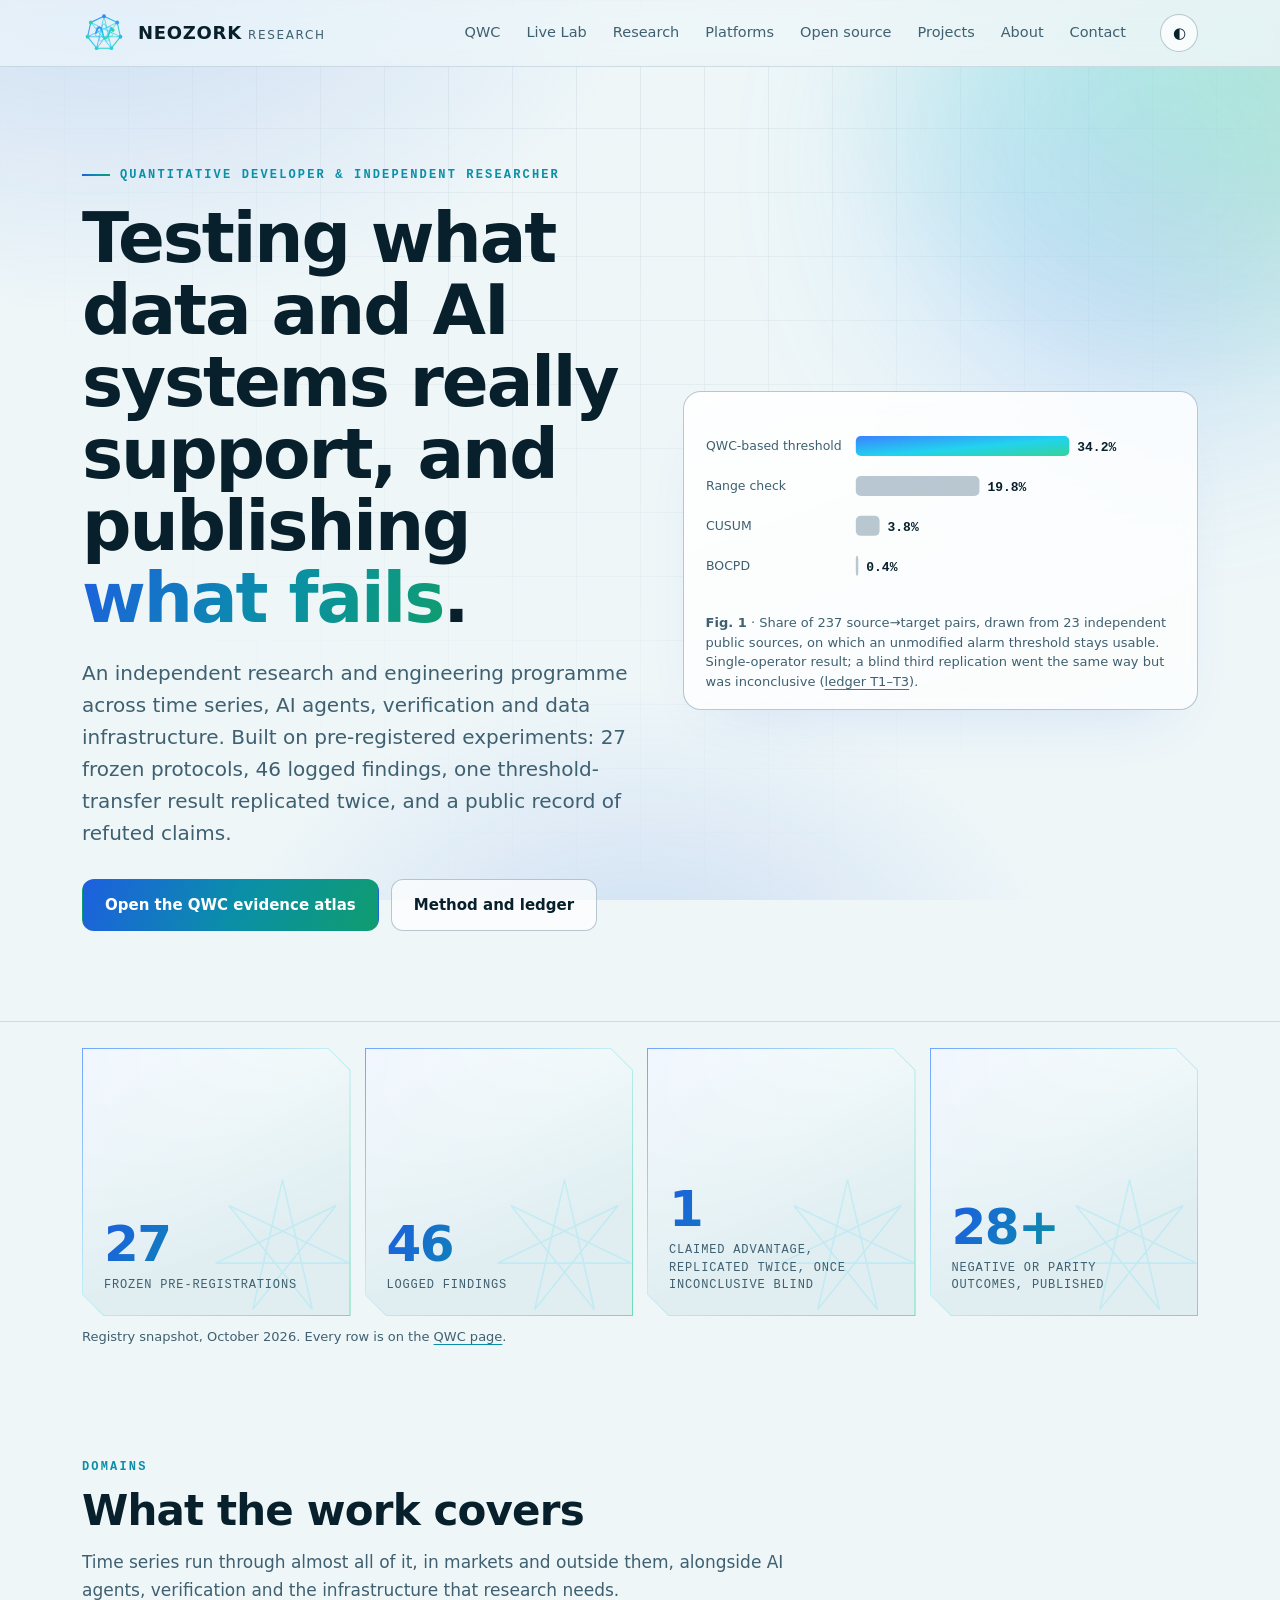
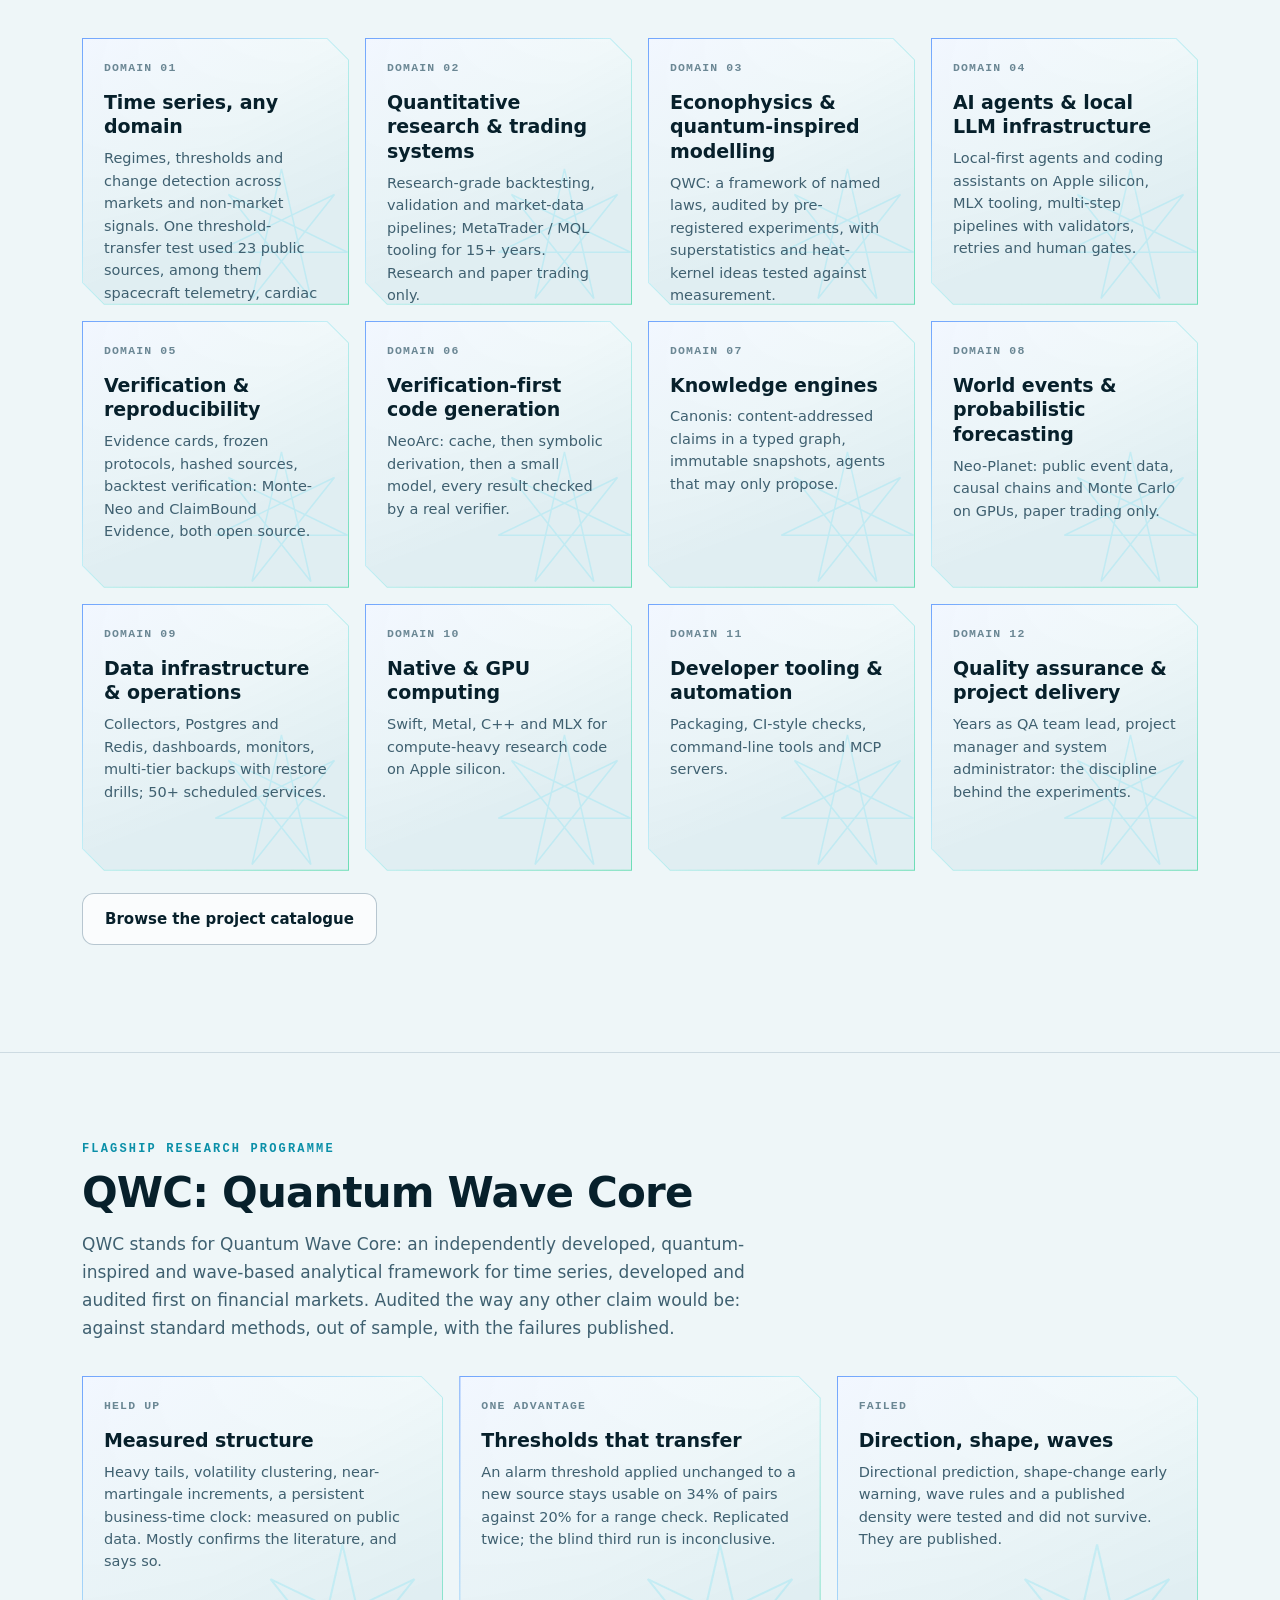
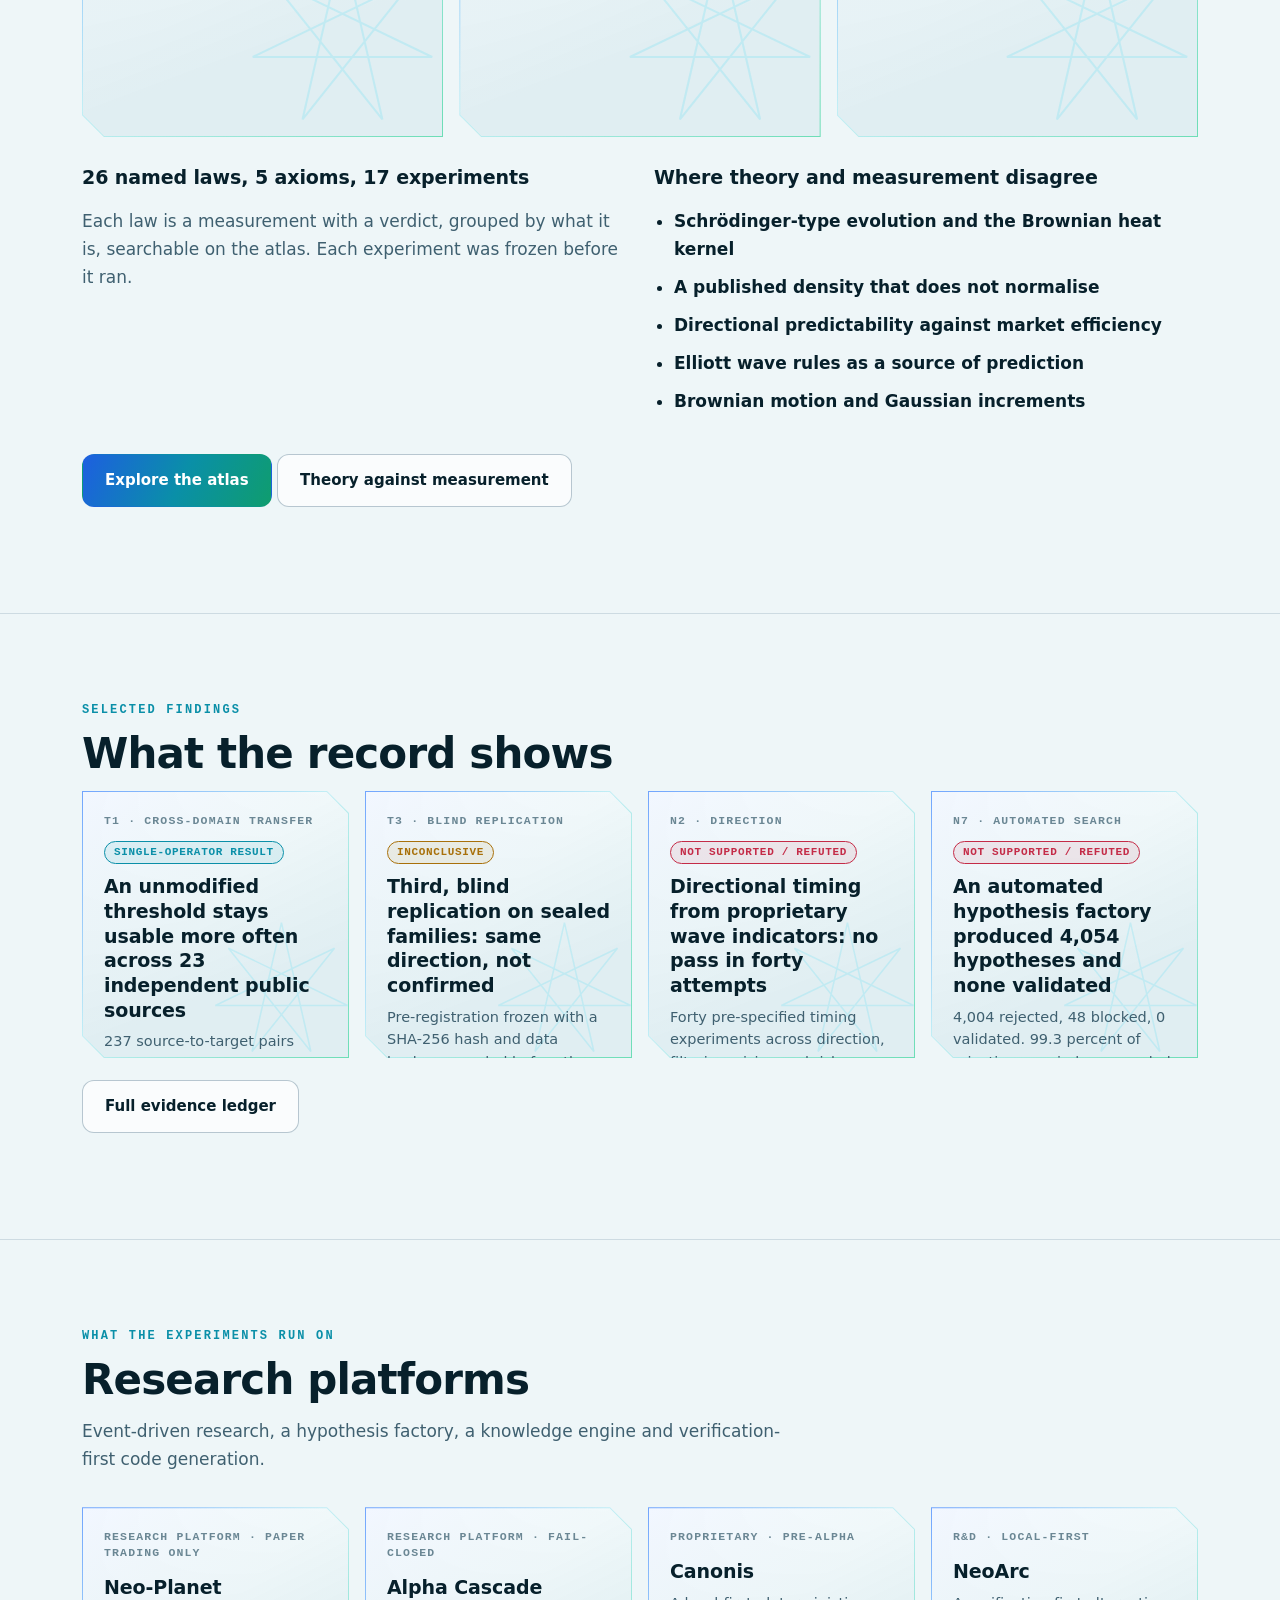
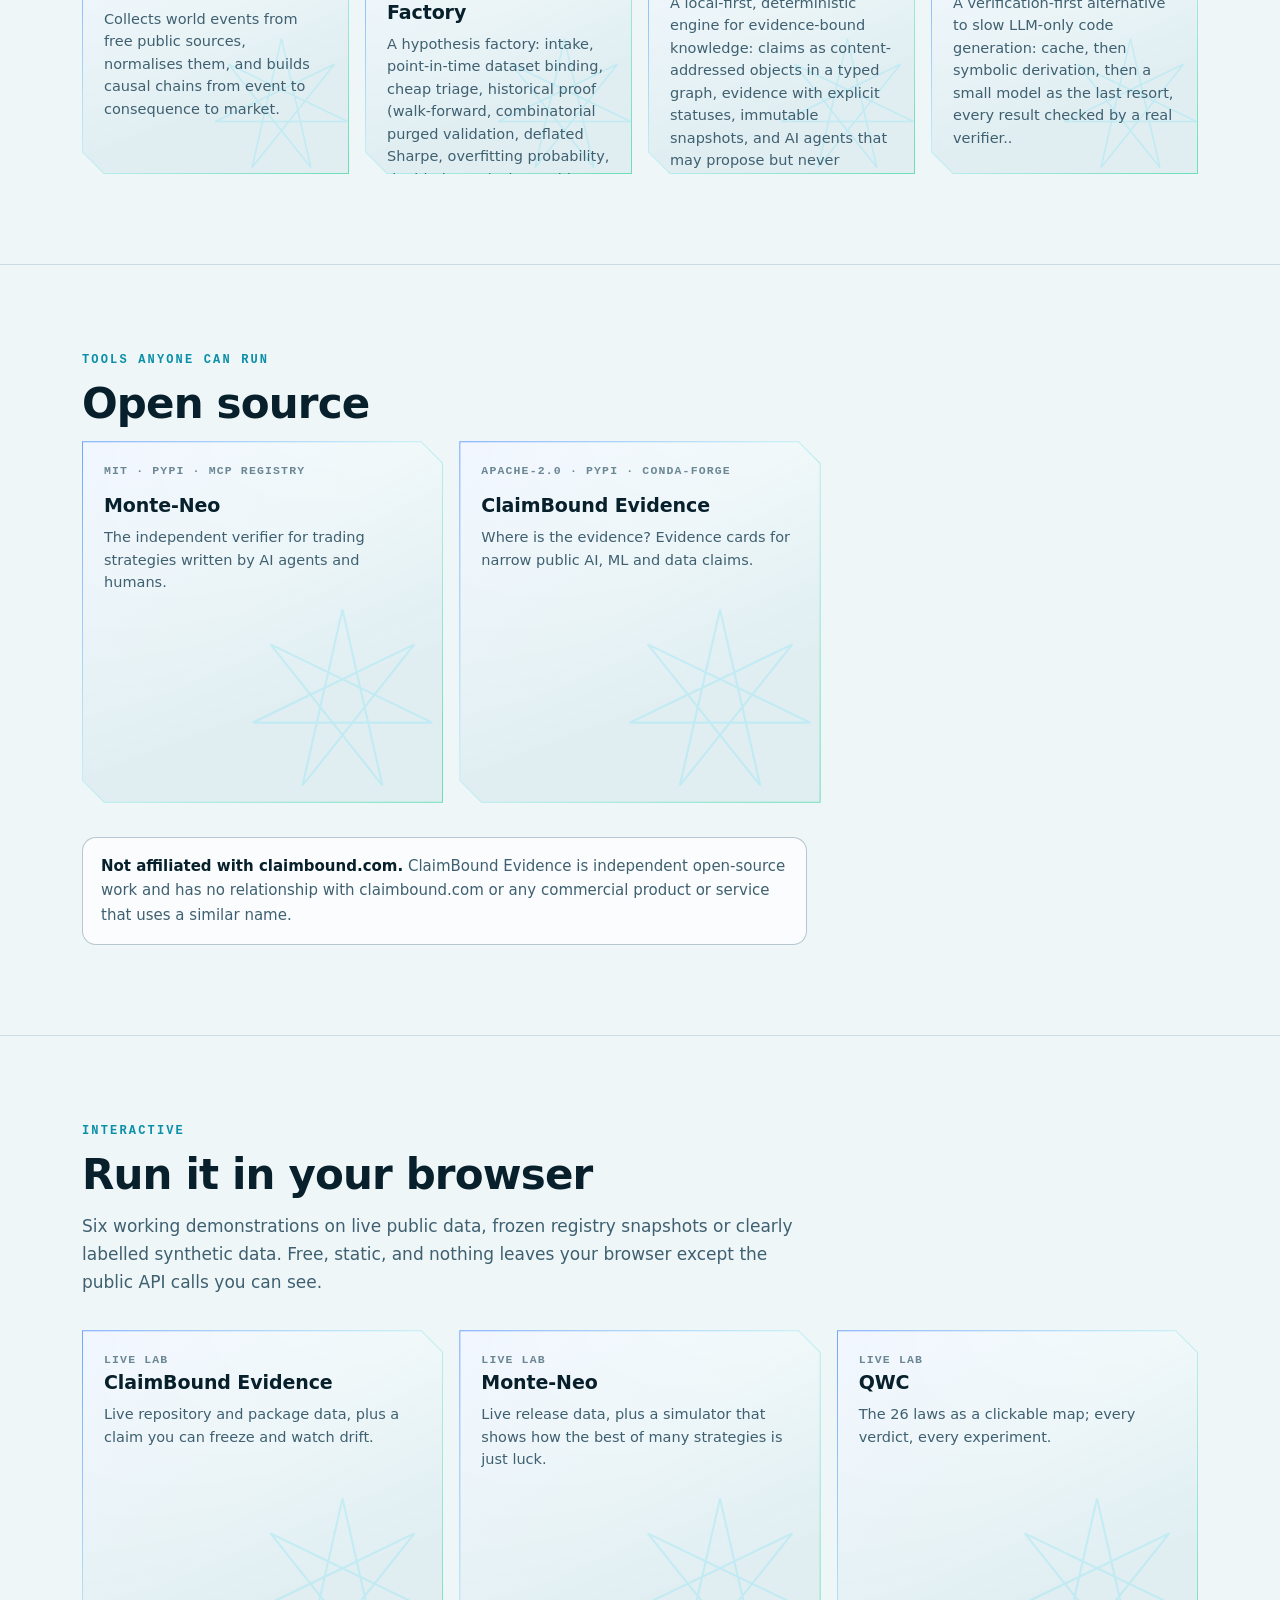
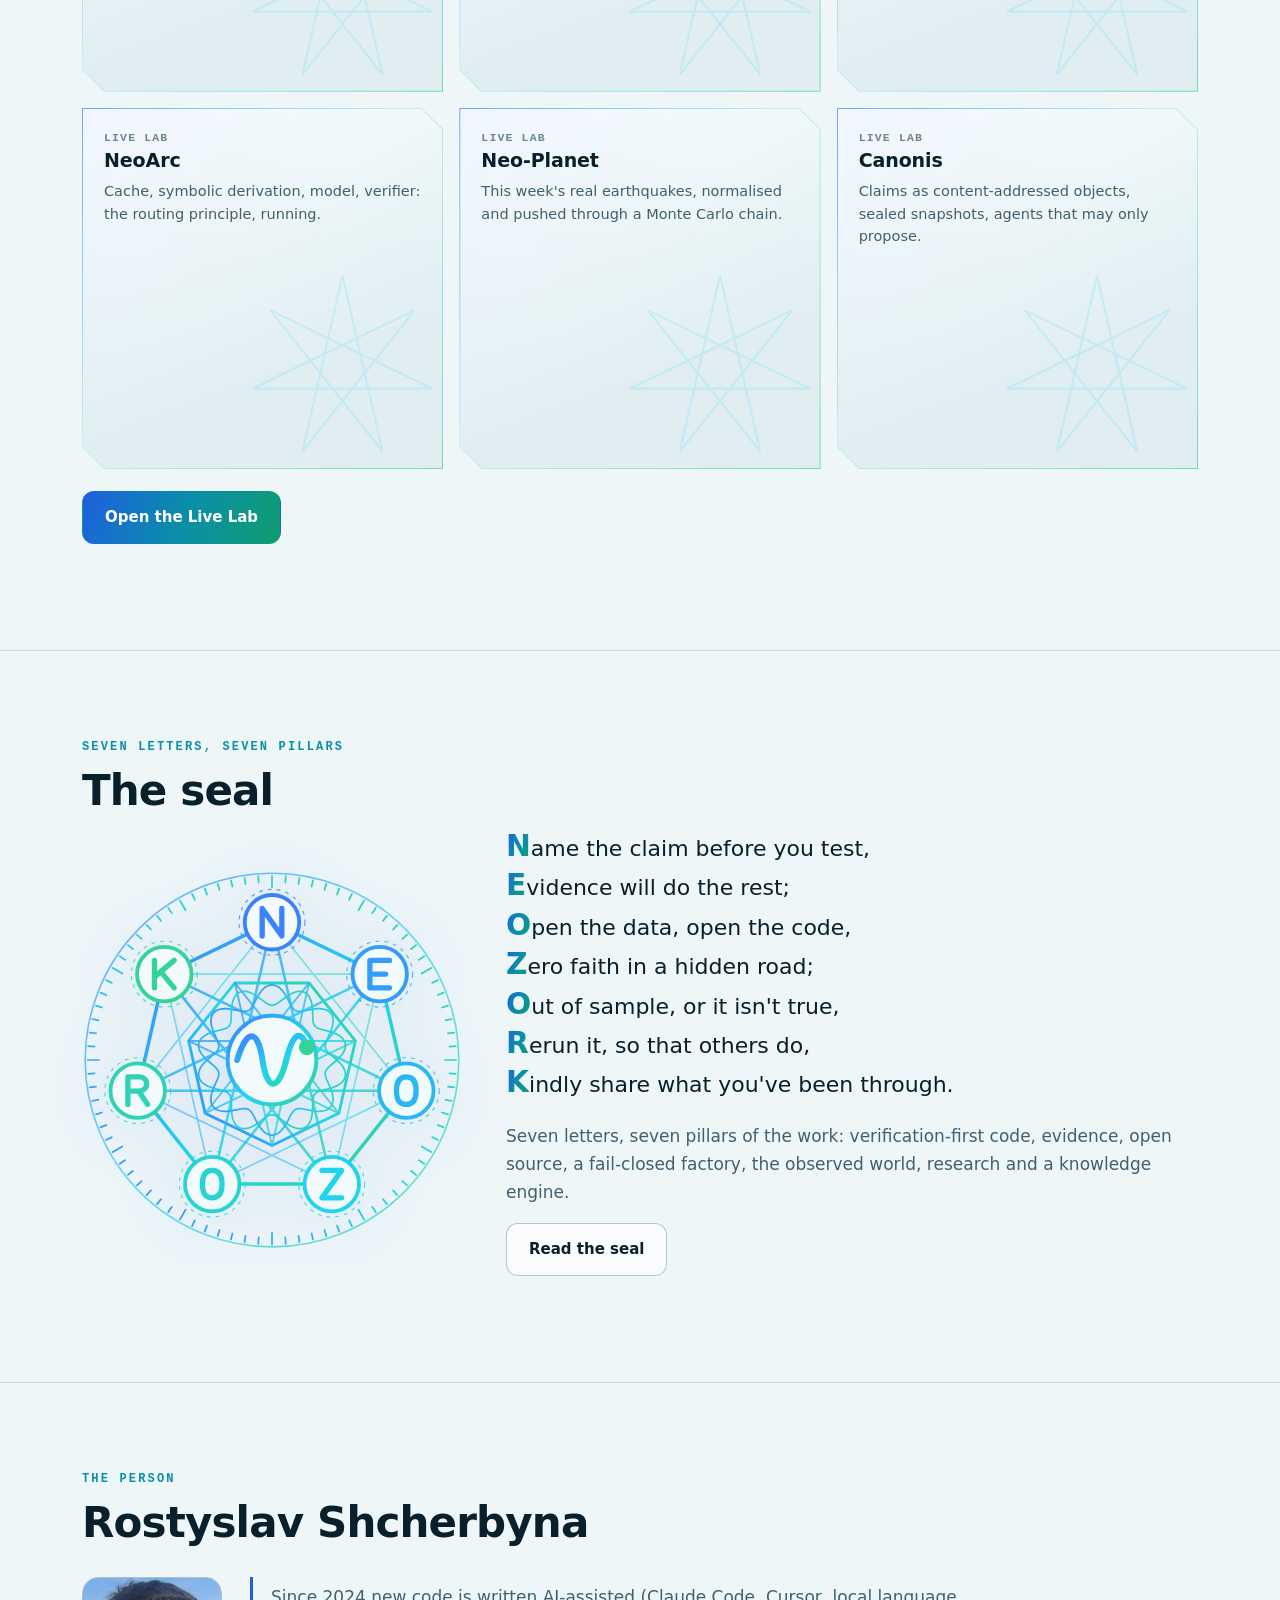
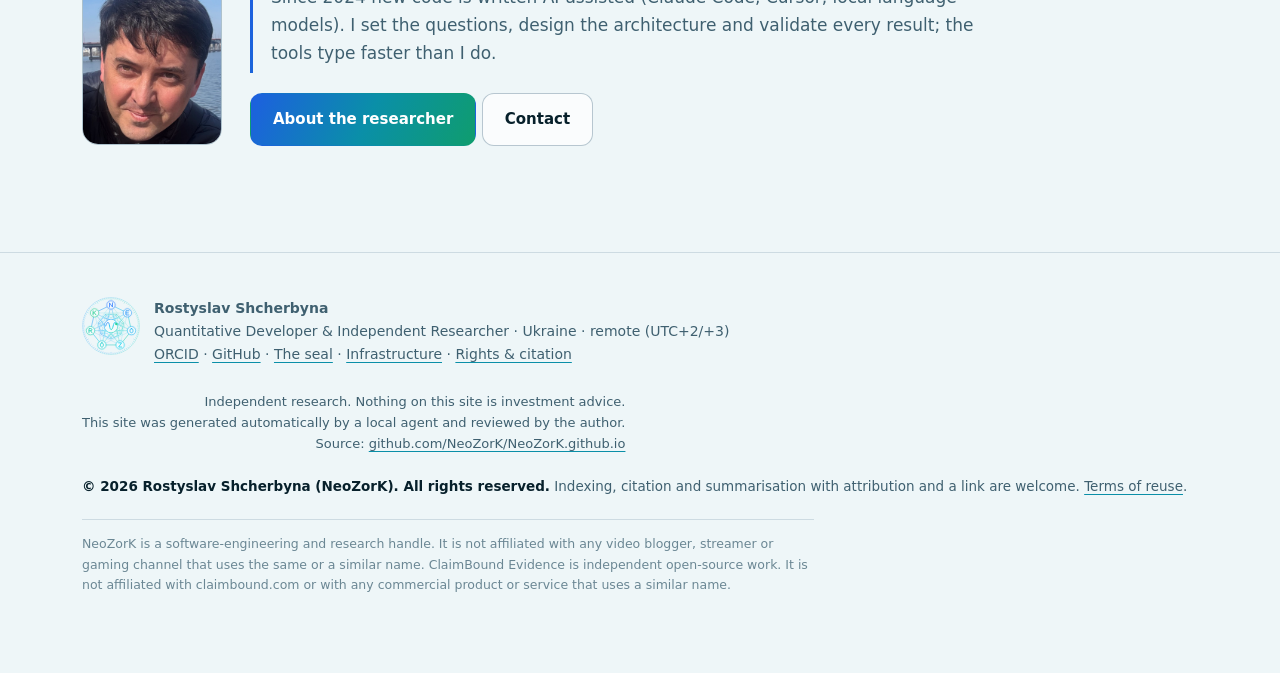
==== commit 6d4d3123: "Update site" ====
--- a/index.html
+++ b/index.html
@@ -23,7 +23,7 @@
 <meta name="generator" content="NeoZorK local agent">
 <link rel="icon" href="data:image/svg+xml,%3Csvg%20xmlns%3D%22http%3A//www.w3.org/2000/svg%22%20viewBox%3D%220%200%20120%20120%22%3E%3Cdefs%3E%3ClinearGradient%20id%3D%22nzg%22%20x1%3D%220%22%20y1%3D%220%22%20x2%3D%221%22%20y2%3D%221%22%3E%3Cstop%20offset%3D%220%22%20stop-color%3D%22%233b82ff%22/%3E%3Cstop%20offset%3D%22.55%22%20stop-color%3D%22%2322d3ee%22/%3E%3Cstop%20offset%3D%221%22%20stop-color%3D%22%2334d399%22/%3E%3C/linearGradient%3E%3ClinearGradient%20id%3D%22nzg2%22%20x1%3D%221%22%20y1%3D%220%22%20x2%3D%220%22%20y2%3D%221%22%3E%3Cstop%20offset%3D%220%22%20stop-color%3D%22%2334d399%22/%3E%3Cstop%20offset%3D%22.5%22%20stop-color%3D%22%2322d3ee%22/%3E%3Cstop%20offset%3D%221%22%20stop-color%3D%22%233b82ff%22/%3E%3C/linearGradient%3E%3C/defs%3E%3Crect%20width%3D%22120%22%20height%3D%22120%22%20rx%3D%2226%22%20fill%3D%22%23050d16%22/%3E%3Cpath%20d%3D%22M60.00%2014.00L95.96%2031.32L104.85%2070.24L79.96%20101.44L40.04%20101.44L15.15%2070.24L24.04%2031.32Z%22%20fill%3D%22none%22%20stroke%3D%22url%28%23nzg%29%22%20stroke-width%3D%223%22/%3E%3Cpath%20d%3D%22M60.00%2014.00L79.96%20101.44L24.04%2031.32L104.85%2070.24L15.15%2070.24L95.96%2031.32L40.04%20101.44Z%22%20fill%3D%22none%22%20stroke%3D%22url%28%23nzg2%29%22%20stroke-width%3D%222.2%22%20opacity%3D%22.9%22/%3E%3Cpath%20d%3D%22M80.00%2060.00L80.38%2060.25L80.75%2060.50L81.12%2060.77L81.47%2061.04L81.81%2061.32L82.13%2061.61L82.43%2061.90L82.71%2062.20L82.97%2062.51L83.20%2062.82L83.40%2063.13L83.57%2063.44L83.71%2063.76L83.82%2064.07L83.90%2064.38L83.94%2064.69L83.95%2064.99L83.92%2065.29L83.85%2065.57L83.76%2065.86L83.62%2066.13L83.46%2066.39L83.26%2066.64L83.03%2066.87L82.77%2067.10L82.48%2067.31L82.17%2067.50L81.83%2067.68L81.47%2067.85L81.09%2068.00L80.69%2068.14L80.28%2068.26L79.85%2068.36L79.42%2068.46L78.98%2068.54L78.53%2068.61L78.08%2068.67L77.64%2068.72L77.19%2068.76L76.76%2068.79L76.33%2068.82L75.91%2068.85L75.50%2068.87L75.11%2068.89L74.74%2068.91L74.39%2068.94L74.05%2068.97L73.74%2069.00L73.45%2069.04L73.18%2069.10L72.94%2069.16L72.72%2069.24L72.52%2069.33L72.35%2069.44L72.21%2069.56L72.09%2069.71L71.99%2069.87L71.91%2070.05L71.86%2070.25L71.82%2070.47L71.80%2070.72L71.81%2070.98L71.82%2071.26L71.85%2071.57L71.89%2071.89L71.94%2072.24L72.00%2072.60L72.07%2072.97L72.13%2073.37L72.20%2073.78L72.27%2074.20L72.34%2074.63L72.40%2075.06L72.46%2075.51L72.50%2075.96L72.54%2076.41L72.56%2076.86L72.57%2077.31L72.57%2077.75L72.55%2078.18L72.51%2078.60L72.46%2079.01L72.38%2079.41L72.29%2079.79L72.18%2080.15L72.05%2080.48L71.90%2080.80L71.72%2081.08L71.53%2081.35L71.32%2081.58L71.10%2081.78L70.85%2081.95L70.59%2082.09L70.32%2082.20L70.02%2082.27L69.72%2082.32L69.41%2082.33L69.08%2082.30L68.75%2082.25L68.41%2082.16L68.06%2082.05L67.71%2081.90L67.35%2081.73L67.00%2081.54L66.64%2081.32L66.29%2081.08L65.94%2080.82L65.59%2080.54L65.25%2080.25L64.92%2079.95L64.59%2079.63L64.27%2079.32L63.96%2079.00L63.66%2078.67L63.36%2078.36L63.08%2078.04L62.81%2077.74L62.55%2077.44L62.29%2077.16L62.05%2076.89L61.82%2076.64L61.59%2076.41L61.37%2076.21L61.16%2076.02L60.96%2075.87L60.76%2075.74L60.57%2075.63L60.38%2075.56L60.19%2075.51L60.00%2075.50L59.81%2075.51L59.62%2075.56L59.43%2075.63L59.24%2075.74L59.04%2075.87L58.84%2076.02L58.63%2076.21L58.41%2076.41L58.18%2076.64L57.95%2076.89L57.71%2077.16L57.45%2077.44L57.19%2077.74L56.92%2078.04L56.64%2078.36L56.34%2078.67L56.04%2079.00L55.73%2079.32L55.41%2079.63L55.08%2079.95L54.75%2080.25L54.41%2080.54L54.06%2080.82L53.71%2081.08L53.36%2081.32L53.00%2081.54L52.65%2081.73L52.29%2081.90L51.94%2082.05L51.59%2082.16L51.25%2082.25L50.92%2082.30L50.59%2082.33L50.28%2082.32L49.98%2082.27L49.68%2082.20L49.41%2082.09L49.15%2081.95L48.90%2081.78L48.68%2081.58L48.47%2081.35L48.28%2081.08L48.10%2080.80L47.95%2080.48L47.82%2080.15L47.71%2079.79L47.62%2079.41L47.54%2079.01L47.49%2078.60L47.45%2078.18L47.43%2077.75L47.43%2077.31L47.44%2076.86L47.46%2076.41L47.50%2075.96L47.54%2075.51L47.60%2075.06L47.66%2074.63L47.73%2074.20L47.80%2073.78L47.87%2073.37L47.93%2072.97L48.00%2072.60L48.06%2072.24L48.11%2071.89L48.15%2071.57L48.18%2071.26L48.19%2070.98L48.20%2070.72L48.18%2070.47L48.14%2070.25L48.09%2070.05L48.01%2069.87L47.91%2069.71L47.79%2069.56L47.65%2069.44L47.48%2069.33L47.28%2069.24L47.06%2069.16L46.82%2069.10L46.55%2069.04L46.26%2069.00L45.95%2068.97L45.61%2068.94L45.26%2068.91L44.89%2068.89L44.50%2068.87L44.09%2068.85L43.67%2068.82L43.24%2068.79L42.81%2068.76L42.36%2068.72L41.92%2068.67L41.47%2068.61L41.02%2068.54L40.58%2068.46L40.15%2068.36L39.72%2068.26L39.31%2068.14L38.91%2068.00L38.53%2067.85L38.17%2067.68L37.83%2067.50L37.52%2067.31L37.23%2067.10L36.97%2066.87L36.74%2066.64L36.54%2066.39L36.38%2066.13L36.24%2065.86L36.15%2065.57L36.08%2065.29L36.05%2064.99L36.06%2064.69L36.10%2064.38L36.18%2064.07L36.29%2063.76L36.43%2063.44L36.60%2063.13L36.80%2062.82L37.03%2062.51L37.29%2062.20L37.57%2061.90L37.87%2061.61L38.19%2061.32L38.53%2061.04L38.88%2060.77L39.25%2060.50L39.62%2060.25L40.00%2060.00L40.38%2059.76L40.76%2059.54L41.14%2059.32L41.52%2059.11L41.88%2058.90L42.23%2058.71L42.57%2058.52L42.90%2058.34L43.20%2058.17L43.49%2058.00L43.75%2057.83L43.99%2057.66L44.21%2057.50L44.39%2057.33L44.55%2057.17L44.68%2057.00L44.79%2056.83L44.86%2056.65L44.90%2056.47L44.92%2056.28L44.90%2056.09L44.86%2055.88L44.79%2055.66L44.70%2055.43L44.58%2055.20L44.44%2054.94L44.28%2054.68L44.10%2054.41L43.90%2054.12L43.69%2053.81L43.47%2053.50L43.23%2053.17L42.99%2052.83L42.75%2052.48L42.50%2052.12L42.26%2051.75L42.01%2051.38L41.78%2050.99L41.55%2050.60L41.34%2050.21L41.14%2049.81L40.95%2049.41L40.78%2049.01L40.63%2048.61L40.51%2048.22L40.41%2047.83L40.33%2047.45L40.28%2047.08L40.26%2046.72L40.26%2046.38L40.29%2046.04L40.36%2045.73L40.45%2045.43L40.57%2045.15L40.72%2044.90L40.90%2044.66L41.11%2044.45L41.34%2044.26L41.60%2044.09L41.88%2043.95L42.19%2043.83L42.51%2043.74L42.86%2043.67L43.23%2043.63L43.61%2043.61L44.00%2043.61L44.41%2043.64L44.83%2043.68L45.25%2043.75L45.68%2043.84L46.11%2043.94L46.55%2044.05L46.98%2044.18L47.41%2044.32L47.83%2044.47L48.25%2044.63L48.66%2044.78L49.06%2044.94L49.45%2045.10L49.83%2045.26L50.19%2045.41L50.54%2045.56L50.87%2045.69L51.19%2045.81L51.49%2045.92L51.77%2046.01L52.04%2046.08L52.29%2046.13L52.52%2046.15L52.74%2046.16L52.94%2046.14L53.13%2046.09L53.30%2046.02L53.46%2045.92L53.61%2045.80L53.75%2045.64L53.88%2045.46L54.00%2045.26L54.11%2045.02L54.22%2044.76L54.33%2044.48L54.43%2044.17L54.53%2043.84L54.64%2043.49L54.74%2043.13L54.85%2042.75L54.96%2042.35L55.08%2041.94L55.21%2041.53L55.34%2041.11L55.49%2040.68L55.64%2040.26L55.80%2039.84L55.97%2039.42L56.15%2039.01L56.35%2038.61L56.55%2038.23L56.77%2037.86L56.99%2037.51L57.23%2037.18L57.48%2036.88L57.73%2036.60L57.99%2036.35L58.27%2036.13L58.54%2035.94L58.83%2035.78L59.12%2035.66L59.41%2035.57L59.70%2035.52L60.00%2035.50L60.30%2035.52L60.59%2035.57L60.88%2035.66L61.17%2035.78L61.46%2035.94L61.73%2036.13L62.01%2036.35L62.27%2036.60L62.52%2036.88L62.77%2037.18L63.01%2037.51L63.23%2037.86L63.45%2038.23L63.65%2038.61L63.85%2039.01L64.03%2039.42L64.20%2039.84L64.36%2040.26L64.51%2040.68L64.66%2041.11L64.79%2041.53L64.92%2041.94L65.04%2042.35L65.15%2042.75L65.26%2043.13L65.36%2043.49L65.47%2043.84L65.57%2044.17L65.67%2044.48L65.78%2044.76L65.89%2045.02L66.00%2045.26L66.12%2045.46L66.25%2045.64L66.39%2045.80L66.54%2045.92L66.70%2046.02L66.87%2046.09L67.06%2046.14L67.26%2046.16L67.48%2046.15L67.71%2046.13L67.96%2046.08L68.23%2046.01L68.51%2045.92L68.81%2045.81L69.13%2045.69L69.46%2045.56L69.81%2045.41L70.17%2045.26L70.55%2045.10L70.94%2044.94L71.34%2044.78L71.75%2044.63L72.17%2044.47L72.59%2044.32L73.02%2044.18L73.45%2044.05L73.89%2043.94L74.32%2043.84L74.75%2043.75L75.17%2043.68L75.59%2043.64L76.00%2043.61L76.39%2043.61L76.77%2043.63L77.14%2043.67L77.49%2043.74L77.81%2043.83L78.12%2043.95L78.40%2044.09L78.66%2044.26L78.89%2044.45L79.10%2044.66L79.28%2044.90L79.43%2045.15L79.55%2045.43L79.64%2045.73L79.71%2046.04L79.74%2046.38L79.74%2046.72L79.72%2047.08L79.67%2047.45L79.59%2047.83L79.49%2048.22L79.37%2048.61L79.22%2049.01L79.05%2049.41L78.86%2049.81L78.66%2050.21L78.45%2050.60L78.22%2050.99L77.99%2051.38L77.74%2051.75L77.50%2052.12L77.25%2052.48L77.01%2052.83L76.77%2053.17L76.53%2053.50L76.31%2053.81L76.10%2054.12L75.90%2054.41L75.72%2054.68L75.56%2054.94L75.42%2055.20L75.30%2055.43L75.21%2055.66L75.14%2055.88L75.10%2056.09L75.08%2056.28L75.10%2056.47L75.14%2056.65L75.21%2056.83L75.32%2057.00L75.45%2057.17L75.61%2057.33L75.79%2057.50L76.01%2057.66L76.25%2057.83L76.51%2058.00L76.80%2058.17L77.10%2058.34L77.43%2058.52L77.77%2058.71L78.12%2058.90L78.48%2059.11L78.86%2059.32L79.24%2059.54L79.62%2059.76L80.00%2060.00Z%22%20fill%3D%22none%22%20stroke%3D%22url%28%23nzg%29%22%20stroke-width%3D%222%22/%3E%3Cpath%20d%3D%22M38%2060C43%2040%2052%2040%2056%2060S68%2080%2074%2060%2080%2046%2084%2052%22%20fill%3D%22none%22%20stroke%3D%22url%28%23nzg%29%22%20stroke-width%3D%225%22%20stroke-linecap%3D%22round%22/%3E%3Ccircle%20cx%3D%2284%22%20cy%3D%2252%22%20r%3D%225%22%20fill%3D%22%2334d399%22/%3E%3Ccircle%20cx%3D%2260.00%22%20cy%3D%2214.00%22%20r%3D%225.2%22%20fill%3D%22%233b82ff%22/%3E%3Ccircle%20cx%3D%2295.96%22%20cy%3D%2231.32%22%20r%3D%225.2%22%20fill%3D%22%23339df9%22/%3E%3Ccircle%20cx%3D%22104.85%22%20cy%3D%2270.24%22%20r%3D%225.2%22%20fill%3D%22%232ab8f4%22/%3E%3Ccircle%20cx%3D%2279.96%22%20cy%3D%22101.44%22%20r%3D%225.2%22%20fill%3D%22%2322d3ee%22/%3E%3Ccircle%20cx%3D%2240.04%22%20cy%3D%22101.44%22%20r%3D%225.2%22%20fill%3D%22%2328d3d2%22/%3E%3Ccircle%20cx%3D%2215.15%22%20cy%3D%2270.24%22%20r%3D%225.2%22%20fill%3D%22%232ed3b5%22/%3E%3Ccircle%20cx%3D%2224.04%22%20cy%3D%2231.32%22%20r%3D%225.2%22%20fill%3D%22%2334d399%22/%3E%3C/svg%3E">
 <link rel="stylesheet" href="assets/style.css">
-<script type="application/ld+json">{"@context": "https://schema.org", "@graph": [{"@type": "Person", "@id": "https://neozork.github.io/#person", "name": "Rostyslav Shcherbyna", "alternateName": ["NeoZorK"], "url": "https://neozork.github.io/", "jobTitle": "Quantitative Developer & Independent Researcher", "sameAs": ["https://github.com/NeoZorK", "https://orcid.org/0009-0000-3773-5789", "https://www.linkedin.com/in/rostyslav-sh-"], "knowsAbout": ["Time-series science", "Econophysics", "Superstatistics", "Quantum-inspired modelling", "Evidence & reproducibility", "AI architecture"], "identifier": {"@type": "PropertyValue", "propertyID": "ORCID", "value": "0009-0000-3773-5789"}, "worksFor": {"@id": "https://neozork.github.io/#org"}, "image": "https://neozork.github.io/assets/portrait.jpg"}, {"@type": "Organization", "@id": "https://neozork.github.io/#org", "name": "NeoZorK Research", "url": "https://neozork.github.io/", "founder": {"@id": "https://neozork.github.io/#person"}, "logo": "https://neozork.github.io/assets/seal.svg"}, {"@type": "WebSite", "@id": "https://neozork.github.io/#site", "url": "https://neozork.github.io/", "name": "NeoZorK Research", "inLanguage": "en", "publisher": {"@id": "https://neozork.github.io/#org"}, "copyrightHolder": {"@id": "https://neozork.github.io/#person"}}, {"@type": "WebPage", "@id": "https://neozork.github.io/#page", "url": "https://neozork.github.io/", "name": "Rostyslav Shcherbyna · Independent Researcher & Engineer", "description": "Independent research and engineering: time series across domains, AI agents, verification and data infrastructure. Pre-registered experiments, a public evidence atlas, open tools and published negative results.", "inLanguage": "en", "isPartOf": {"@id": "https://neozork.github.io/#site"}, "author": {"@id": "https://neozork.github.io/#person"}, "creator": {"@id": "https://neozork.github.io/#person"}, "copyrightHolder": {"@id": "https://neozork.github.io/#person"}, "copyrightYear": 2026, "copyrightNotice": "© 2026 Rostyslav Shcherbyna (NeoZorK). All rights reserved.", "dateModified": "2026-10-19", "isAccessibleForFree": true}]}</script>
+<script type="application/ld+json">{"@context": "https://schema.org", "@graph": [{"@type": "Person", "@id": "https://neozork.github.io/#person", "name": "Rostyslav Shcherbyna", "alternateName": ["NeoZorK"], "url": "https://neozork.github.io/", "jobTitle": "Quantitative Developer & Independent Researcher", "sameAs": ["https://github.com/NeoZorK", "https://orcid.org/0009-0000-3773-5789", "https://doi.org/10.5281/zenodo.23479894", "https://www.linkedin.com/in/rostyslav-sh-"], "knowsAbout": ["Time-series science", "Econophysics", "Superstatistics", "Quantum-inspired modelling", "Evidence & reproducibility", "AI architecture"], "identifier": {"@type": "PropertyValue", "propertyID": "ORCID", "value": "0009-0000-3773-5789"}, "worksFor": {"@id": "https://neozork.github.io/#org"}, "image": "https://neozork.github.io/assets/portrait.jpg"}, {"@type": "Organization", "@id": "https://neozork.github.io/#org", "name": "NeoZorK Research", "url": "https://neozork.github.io/", "founder": {"@id": "https://neozork.github.io/#person"}, "logo": "https://neozork.github.io/assets/seal.svg"}, {"@type": "WebSite", "@id": "https://neozork.github.io/#site", "url": "https://neozork.github.io/", "name": "NeoZorK Research", "inLanguage": "en", "publisher": {"@id": "https://neozork.github.io/#org"}, "copyrightHolder": {"@id": "https://neozork.github.io/#person"}}, {"@type": "WebPage", "@id": "https://neozork.github.io/#page", "url": "https://neozork.github.io/", "name": "Rostyslav Shcherbyna · Independent Researcher & Engineer", "description": "Independent research and engineering: time series across domains, AI agents, verification and data infrastructure. Pre-registered experiments, a public evidence atlas, open tools and published negative results.", "inLanguage": "en", "isPartOf": {"@id": "https://neozork.github.io/#site"}, "author": {"@id": "https://neozork.github.io/#person"}, "creator": {"@id": "https://neozork.github.io/#person"}, "copyrightHolder": {"@id": "https://neozork.github.io/#person"}, "copyrightYear": 2026, "copyrightNotice": "© 2026 Rostyslav Shcherbyna (NeoZorK). All rights reserved.", "dateModified": "2026-10-19", "isAccessibleForFree": true}]}</script>
 </head>
 <body>
 <svg width="0" height="0" style="position:absolute" aria-hidden="true"><defs><linearGradient id="nzg" x1="0" y1="0" x2="1" y2="1"><stop offset="0" stop-color="#3b82ff"/><stop offset=".55" stop-color="#22d3ee"/><stop offset="1" stop-color="#34d399"/></linearGradient><linearGradient id="nzg2" x1="1" y1="0" x2="0" y2="1"><stop offset="0" stop-color="#34d399"/><stop offset=".5" stop-color="#22d3ee"/><stop offset="1" stop-color="#3b82ff"/></linearGradient><symbol id="nz-mark" viewBox="0 0 120 120"><circle cx="60" cy="60" r="59" fill="none" stroke="url(#nzg)" stroke-width=".5" opacity=".7"/><path d="M60.00 5.40L60.00 1.80M64.20 3.96L64.35 1.96M68.38 4.43L68.67 2.45M72.51 5.21L72.95 3.26M76.57 6.30L77.15 4.39M80.53 7.68L81.26 5.82M84.38 9.37L85.25 7.56M87.30 12.72L89.10 9.60M91.66 13.57L92.79 11.91M95.04 16.06L96.29 14.50M98.23 18.80L99.59 17.34M101.20 21.77L102.66 20.41M103.94 24.96L105.50 23.71M106.43 28.34L108.09 27.21M107.28 32.70L110.40 30.90M110.63 35.62L112.44 34.75M112.32 39.47L114.18 38.74M113.70 43.43L115.61 42.85M114.79 47.49L116.74 47.05M115.57 51.62L117.55 51.33M116.04 55.80L118.04 55.65M114.60 60.00L118.20 60.00M116.04 64.20L118.04 64.35M115.57 68.38L117.55 68.67M114.79 72.51L116.74 72.95M113.70 76.57L115.61 77.15M112.32 80.53L114.18 81.26M110.63 84.38L112.44 85.25M107.28 87.30L110.40 89.10M106.43 91.66L108.09 92.79M103.94 95.04L105.50 96.29M101.20 98.23L102.66 99.59M98.23 101.20L99.59 102.66M95.04 103.94L96.29 105.50M91.66 106.43L92.79 108.09M87.30 107.28L89.10 110.40M84.38 110.63L85.25 112.44M80.53 112.32L81.26 114.18M76.57 113.70L77.15 115.61M72.51 114.79L72.95 116.74M68.38 115.57L68.67 117.55M64.20 116.04L64.35 118.04M60.00 114.60L60.00 118.20M55.80 116.04L55.65 118.04M51.62 115.57L51.33 117.55M47.49 114.79L47.05 116.74M43.43 113.70L42.85 115.61M39.47 112.32L38.74 114.18M35.62 110.63L34.75 112.44M32.70 107.28L30.90 110.40M28.34 106.43L27.21 108.09M24.96 103.94L23.71 105.50M21.77 101.20L20.41 102.66M18.80 98.23L17.34 99.59M16.06 95.04L14.50 96.29M13.57 91.66L11.91 92.79M12.72 87.30L9.60 89.10M9.37 84.38L7.56 85.25M7.68 80.53L5.82 81.26M6.30 76.57L4.39 77.15M5.21 72.51L3.26 72.95M4.43 68.38L2.45 68.67M3.96 64.20L1.96 64.35M5.40 60.00L1.80 60.00M3.96 55.80L1.96 55.65M4.43 51.62L2.45 51.33M5.21 47.49L3.26 47.05M6.30 43.43L4.39 42.85M7.68 39.47L5.82 38.74M9.37 35.62L7.56 34.75M12.72 32.70L9.60 30.90M13.57 28.34L11.91 27.21M16.06 24.96L14.50 23.71M18.80 21.77L17.34 20.41M21.77 18.80L20.41 17.34M24.96 16.06L23.71 14.50M28.34 13.57L27.21 11.91M32.70 12.72L30.90 9.60M35.62 9.37L34.75 7.56M39.47 7.68L38.74 5.82M43.43 6.30L42.85 4.39M47.49 5.21L47.05 3.26M51.62 4.43L51.33 2.45M55.80 3.96L55.65 1.96" fill="none" stroke="url(#nzg2)" stroke-width=".55" stroke-linecap="round"/><path d="M60.00 16.50L78.87 99.19L25.99 32.88L102.41 69.68L17.59 69.68L94.01 32.88L41.13 99.19Z" fill="none" stroke="url(#nzg)" stroke-width=".8" opacity=".85"/><path d="M60.00 16.50L102.41 69.68L41.13 99.19L25.99 32.88L94.01 32.88L78.87 99.19L17.59 69.68Z" fill="none" stroke="url(#nzg2)" stroke-width=".55" opacity=".55"/><path d="M60.00 16.50L94.01 32.88L102.41 69.68L78.87 99.19L41.13 99.19L17.59 69.68L25.99 32.88Z" fill="none" stroke="url(#nzg)" stroke-width="1.1"/><path d="M71.71 35.67L86.32 53.99L81.11 76.83L60.00 87.00L38.89 76.83L33.68 53.99L48.29 35.67Z" fill="none" stroke="url(#nzg2)" stroke-width=".9"/><path d="M71.71 35.67L60.00 87.00L48.29 35.67L81.11 76.83L33.68 53.99L86.32 53.99L38.89 76.83Z" fill="none" stroke="url(#nzg)" stroke-width=".6" opacity=".8"/><path d="M80.50 60.00L80.77 60.25L81.03 60.51L81.29 60.77L81.54 61.04L81.77 61.32L82.00 61.60L82.21 61.88L82.40 62.17L82.57 62.46L82.73 62.76L82.86 63.06L82.97 63.35L83.06 63.65L83.13 63.95L83.17 64.25L83.18 64.54L83.17 64.83L83.14 65.11L83.08 65.39L82.99 65.67L82.88 65.93L82.74 66.19L82.58 66.44L82.39 66.68L82.19 66.91L81.96 67.13L81.71 67.35L81.45 67.55L81.16 67.74L80.87 67.91L80.56 68.08L80.24 68.24L79.90 68.39L79.56 68.52L79.22 68.65L78.87 68.77L78.52 68.88L78.17 68.98L77.82 69.08L77.47 69.17L77.13 69.26L76.80 69.34L76.47 69.42L76.16 69.50L75.85 69.58L75.56 69.67L75.28 69.75L75.02 69.84L74.77 69.94L74.54 70.04L74.32 70.14L74.12 70.26L73.94 70.39L73.77 70.52L73.62 70.67L73.49 70.83L73.37 71.01L73.27 71.19L73.18 71.40L73.10 71.61L73.04 71.84L72.99 72.08L72.95 72.34L72.92 72.61L72.90 72.90L72.88 73.19L72.87 73.50L72.86 73.82L72.85 74.15L72.84 74.50L72.83 74.84L72.82 75.20L72.81 75.56L72.79 75.92L72.76 76.29L72.73 76.66L72.68 77.02L72.63 77.38L72.57 77.74L72.49 78.10L72.40 78.44L72.30 78.77L72.18 79.10L72.05 79.40L71.91 79.70L71.75 79.98L71.58 80.24L71.39 80.48L71.19 80.70L70.97 80.90L70.74 81.08L70.50 81.24L70.25 81.37L69.98 81.48L69.71 81.56L69.42 81.62L69.13 81.66L68.82 81.67L68.52 81.66L68.20 81.63L67.89 81.57L67.56 81.50L67.24 81.40L66.92 81.29L66.59 81.15L66.27 81.00L65.95 80.84L65.63 80.66L65.31 80.48L65.00 80.28L64.69 80.08L64.39 79.87L64.09 79.65L63.81 79.44L63.52 79.23L63.25 79.02L62.98 78.81L62.72 78.61L62.46 78.42L62.22 78.24L61.97 78.08L61.74 77.92L61.51 77.78L61.28 77.66L61.06 77.55L60.84 77.46L60.63 77.39L60.42 77.34L60.21 77.31L60.00 77.30L59.79 77.31L59.58 77.34L59.37 77.39L59.16 77.46L58.94 77.55L58.72 77.66L58.49 77.78L58.26 77.92L58.03 78.08L57.78 78.24L57.54 78.42L57.28 78.61L57.02 78.81L56.75 79.02L56.48 79.23L56.19 79.44L55.91 79.65L55.61 79.87L55.31 80.08L55.00 80.28L54.69 80.48L54.37 80.66L54.05 80.84L53.73 81.00L53.41 81.15L53.08 81.29L52.76 81.40L52.44 81.50L52.11 81.57L51.80 81.63L51.48 81.66L51.18 81.67L50.87 81.66L50.58 81.62L50.29 81.56L50.02 81.48L49.75 81.37L49.50 81.24L49.26 81.08L49.03 80.90L48.81 80.70L48.61 80.48L48.42 80.24L48.25 79.98L48.09 79.70L47.95 79.40L47.82 79.10L47.70 78.77L47.60 78.44L47.51 78.10L47.43 77.74L47.37 77.38L47.32 77.02L47.27 76.66L47.24 76.29L47.21 75.92L47.19 75.56L47.18 75.20L47.17 74.84L47.16 74.50L47.15 74.15L47.14 73.82L47.13 73.50L47.12 73.19L47.10 72.90L47.08 72.61L47.05 72.34L47.01 72.08L46.96 71.84L46.90 71.61L46.82 71.40L46.73 71.19L46.63 71.01L46.51 70.83L46.38 70.67L46.23 70.52L46.06 70.39L45.88 70.26L45.68 70.14L45.46 70.04L45.23 69.94L44.98 69.84L44.72 69.75L44.44 69.67L44.15 69.58L43.84 69.50L43.53 69.42L43.20 69.34L42.87 69.26L42.53 69.17L42.18 69.08L41.83 68.98L41.48 68.88L41.13 68.77L40.78 68.65L40.44 68.52L40.10 68.39L39.76 68.24L39.44 68.08L39.13 67.91L38.84 67.74L38.55 67.55L38.29 67.35L38.04 67.13L37.81 66.91L37.61 66.68L37.42 66.44L37.26 66.19L37.12 65.93L37.01 65.67L36.92 65.39L36.86 65.11L36.83 64.83L36.82 64.54L36.83 64.25L36.87 63.95L36.94 63.65L37.03 63.35L37.14 63.06L37.27 62.76L37.43 62.46L37.60 62.17L37.79 61.88L38.00 61.60L38.23 61.32L38.46 61.04L38.71 60.77L38.97 60.51L39.23 60.25L39.50 60.00L39.77 59.76L40.04 59.52L40.32 59.29L40.58 59.06L40.85 58.84L41.10 58.63L41.35 58.42L41.59 58.21L41.82 58.01L42.03 57.82L42.22 57.62L42.40 57.43L42.57 57.24L42.71 57.05L42.84 56.86L42.95 56.66L43.04 56.47L43.10 56.27L43.15 56.06L43.18 55.85L43.19 55.64L43.18 55.42L43.15 55.19L43.10 54.96L43.04 54.72L42.97 54.47L42.87 54.21L42.77 53.94L42.66 53.66L42.53 53.38L42.40 53.08L42.26 52.78L42.12 52.47L41.98 52.15L41.83 51.82L41.69 51.49L41.55 51.15L41.42 50.81L41.29 50.47L41.17 50.12L41.06 49.77L40.97 49.42L40.88 49.07L40.82 48.72L40.77 48.37L40.73 48.03L40.72 47.70L40.73 47.37L40.75 47.05L40.80 46.75L40.86 46.45L40.95 46.16L41.06 45.89L41.20 45.63L41.35 45.39L41.52 45.16L41.72 44.95L41.93 44.76L42.16 44.58L42.42 44.42L42.68 44.28L42.97 44.16L43.27 44.06L43.58 43.97L43.90 43.90L44.24 43.85L44.58 43.82L44.93 43.80L45.29 43.80L45.65 43.81L46.02 43.83L46.38 43.86L46.75 43.90L47.11 43.96L47.48 44.01L47.83 44.08L48.19 44.15L48.53 44.22L48.87 44.28L49.20 44.35L49.52 44.42L49.83 44.48L50.13 44.53L50.42 44.58L50.70 44.61L50.96 44.64L51.22 44.65L51.46 44.65L51.70 44.63L51.92 44.60L52.13 44.55L52.33 44.48L52.52 44.40L52.70 44.30L52.88 44.18L53.05 44.04L53.21 43.88L53.36 43.70L53.52 43.51L53.66 43.29L53.81 43.07L53.96 42.82L54.10 42.56L54.25 42.29L54.39 42.01L54.54 41.71L54.70 41.41L54.85 41.10L55.02 40.79L55.19 40.47L55.36 40.15L55.54 39.83L55.73 39.52L55.93 39.20L56.13 38.90L56.35 38.60L56.57 38.32L56.79 38.04L57.03 37.79L57.27 37.54L57.52 37.32L57.78 37.11L58.04 36.93L58.31 36.76L58.59 36.62L58.86 36.51L59.14 36.42L59.43 36.35L59.71 36.31L60.00 36.30L60.29 36.31L60.57 36.35L60.86 36.42L61.14 36.51L61.41 36.62L61.69 36.76L61.96 36.93L62.22 37.11L62.48 37.32L62.73 37.54L62.97 37.79L63.21 38.04L63.43 38.32L63.65 38.60L63.87 38.90L64.07 39.20L64.27 39.52L64.46 39.83L64.64 40.15L64.81 40.47L64.98 40.79L65.15 41.10L65.30 41.41L65.46 41.71L65.61 42.01L65.75 42.29L65.90 42.56L66.04 42.82L66.19 43.07L66.34 43.29L66.48 43.51L66.64 43.70L66.79 43.88L66.95 44.04L67.12 44.18L67.30 44.30L67.48 44.40L67.67 44.48L67.87 44.55L68.08 44.60L68.30 44.63L68.54 44.65L68.78 44.65L69.04 44.64L69.30 44.61L69.58 44.58L69.87 44.53L70.17 44.48L70.48 44.42L70.80 44.35L71.13 44.28L71.47 44.22L71.81 44.15L72.17 44.08L72.52 44.01L72.89 43.96L73.25 43.90L73.62 43.86L73.98 43.83L74.35 43.81L74.71 43.80L75.07 43.80L75.42 43.82L75.76 43.85L76.10 43.90L76.42 43.97L76.73 44.06L77.03 44.16L77.32 44.28L77.58 44.42L77.84 44.58L78.07 44.76L78.28 44.95L78.48 45.16L78.65 45.39L78.80 45.63L78.94 45.89L79.05 46.16L79.14 46.45L79.20 46.75L79.25 47.05L79.27 47.37L79.28 47.70L79.27 48.03L79.23 48.37L79.18 48.72L79.12 49.07L79.03 49.42L78.94 49.77L78.83 50.12L78.71 50.47L78.58 50.81L78.45 51.15L78.31 51.49L78.17 51.82L78.02 52.15L77.88 52.47L77.74 52.78L77.60 53.08L77.47 53.38L77.34 53.66L77.23 53.94L77.13 54.21L77.03 54.47L76.96 54.72L76.90 54.96L76.85 55.19L76.82 55.42L76.81 55.64L76.82 55.85L76.85 56.06L76.90 56.27L76.96 56.47L77.05 56.66L77.16 56.86L77.29 57.05L77.43 57.24L77.60 57.43L77.78 57.62L77.97 57.82L78.18 58.01L78.41 58.21L78.65 58.42L78.90 58.63L79.15 58.84L79.42 59.06L79.68 59.29L79.96 59.52L80.23 59.76L80.50 60.00Z" fill="none" stroke="url(#nzg)" stroke-width=".55"/><path d="M80.50 60.00L80.23 60.24L79.96 60.48L79.68 60.71L79.42 60.94L79.15 61.16L78.90 61.37L78.65 61.58L78.41 61.79L78.18 61.99L77.97 62.18L77.78 62.38L77.60 62.57L77.43 62.76L77.29 62.95L77.16 63.14L77.05 63.34L76.96 63.53L76.90 63.73L76.85 63.94L76.82 64.15L76.81 64.36L76.82 64.58L76.85 64.81L76.90 65.04L76.96 65.28L77.03 65.53L77.13 65.79L77.23 66.06L77.34 66.34L77.47 66.62L77.60 66.92L77.74 67.22L77.88 67.53L78.02 67.85L78.17 68.18L78.31 68.51L78.45 68.85L78.58 69.19L78.71 69.53L78.83 69.88L78.94 70.23L79.03 70.58L79.12 70.93L79.18 71.28L79.23 71.63L79.27 71.97L79.28 72.30L79.27 72.63L79.25 72.95L79.20 73.25L79.14 73.55L79.05 73.84L78.94 74.11L78.80 74.37L78.65 74.61L78.48 74.84L78.28 75.05L78.07 75.24L77.84 75.42L77.58 75.58L77.32 75.72L77.03 75.84L76.73 75.94L76.42 76.03L76.10 76.10L75.76 76.15L75.42 76.18L75.07 76.20L74.71 76.20L74.35 76.19L73.98 76.17L73.62 76.14L73.25 76.10L72.89 76.04L72.52 75.99L72.17 75.92L71.81 75.85L71.47 75.78L71.13 75.72L70.80 75.65L70.48 75.58L70.17 75.52L69.87 75.47L69.58 75.42L69.30 75.39L69.04 75.36L68.78 75.35L68.54 75.35L68.30 75.37L68.08 75.40L67.87 75.45L67.67 75.52L67.48 75.60L67.30 75.70L67.12 75.82L66.95 75.96L66.79 76.12L66.64 76.30L66.48 76.49L66.34 76.71L66.19 76.93L66.04 77.18L65.90 77.44L65.75 77.71L65.61 77.99L65.46 78.29L65.30 78.59L65.15 78.90L64.98 79.21L64.81 79.53L64.64 79.85L64.46 80.17L64.27 80.48L64.07 80.80L63.87 81.10L63.65 81.40L63.43 81.68L63.21 81.96L62.97 82.21L62.73 82.46L62.48 82.68L62.22 82.89L61.96 83.07L61.69 83.24L61.41 83.38L61.14 83.49L60.86 83.58L60.57 83.65L60.29 83.69L60.00 83.70L59.71 83.69L59.43 83.65L59.14 83.58L58.86 83.49L58.59 83.38L58.31 83.24L58.04 83.07L57.78 82.89L57.52 82.68L57.27 82.46L57.03 82.21L56.79 81.96L56.57 81.68L56.35 81.40L56.13 81.10L55.93 80.80L55.73 80.48L55.54 80.17L55.36 79.85L55.19 79.53L55.02 79.21L54.85 78.90L54.70 78.59L54.54 78.29L54.39 77.99L54.25 77.71L54.10 77.44L53.96 77.18L53.81 76.93L53.66 76.71L53.52 76.49L53.36 76.30L53.21 76.12L53.05 75.96L52.88 75.82L52.70 75.70L52.52 75.60L52.33 75.52L52.13 75.45L51.92 75.40L51.70 75.37L51.46 75.35L51.22 75.35L50.96 75.36L50.70 75.39L50.42 75.42L50.13 75.47L49.83 75.52L49.52 75.58L49.20 75.65L48.87 75.72L48.53 75.78L48.19 75.85L47.83 75.92L47.48 75.99L47.11 76.04L46.75 76.10L46.38 76.14L46.02 76.17L45.65 76.19L45.29 76.20L44.93 76.20L44.58 76.18L44.24 76.15L43.90 76.10L43.58 76.03L43.27 75.94L42.97 75.84L42.68 75.72L42.42 75.58L42.16 75.42L41.93 75.24L41.72 75.05L41.52 74.84L41.35 74.61L41.20 74.37L41.06 74.11L40.95 73.84L40.86 73.55L40.80 73.25L40.75 72.95L40.73 72.63L40.72 72.30L40.73 71.97L40.77 71.63L40.82 71.28L40.88 70.93L40.97 70.58L41.06 70.23L41.17 69.88L41.29 69.53L41.42 69.19L41.55 68.85L41.69 68.51L41.83 68.18L41.98 67.85L42.12 67.53L42.26 67.22L42.40 66.92L42.53 66.62L42.66 66.34L42.77 66.06L42.87 65.79L42.97 65.53L43.04 65.28L43.10 65.04L43.15 64.81L43.18 64.58L43.19 64.36L43.18 64.15L43.15 63.94L43.10 63.73L43.04 63.53L42.95 63.34L42.84 63.14L42.71 62.95L42.57 62.76L42.40 62.57L42.22 62.38L42.03 62.18L41.82 61.99L41.59 61.79L41.35 61.58L41.10 61.37L40.85 61.16L40.58 60.94L40.32 60.71L40.04 60.48L39.77 60.24L39.50 60.00L39.23 59.75L38.97 59.49L38.71 59.23L38.46 58.96L38.23 58.68L38.00 58.40L37.79 58.12L37.60 57.83L37.43 57.54L37.27 57.24L37.14 56.94L37.03 56.65L36.94 56.35L36.87 56.05L36.83 55.75L36.82 55.46L36.83 55.17L36.86 54.89L36.92 54.61L37.01 54.33L37.12 54.07L37.26 53.81L37.42 53.56L37.61 53.32L37.81 53.09L38.04 52.87L38.29 52.65L38.55 52.45L38.84 52.26L39.13 52.09L39.44 51.92L39.76 51.76L40.10 51.61L40.44 51.48L40.78 51.35L41.13 51.23L41.48 51.12L41.83 51.02L42.18 50.92L42.53 50.83L42.87 50.74L43.20 50.66L43.53 50.58L43.84 50.50L44.15 50.42L44.44 50.33L44.72 50.25L44.98 50.16L45.23 50.06L45.46 49.96L45.68 49.86L45.88 49.74L46.06 49.61L46.23 49.48L46.38 49.33L46.51 49.17L46.63 48.99L46.73 48.81L46.82 48.60L46.90 48.39L46.96 48.16L47.01 47.92L47.05 47.66L47.08 47.39L47.10 47.10L47.12 46.81L47.13 46.50L47.14 46.18L47.15 45.85L47.16 45.50L47.17 45.16L47.18 44.80L47.19 44.44L47.21 44.08L47.24 43.71L47.27 43.34L47.32 42.98L47.37 42.62L47.43 42.26L47.51 41.90L47.60 41.56L47.70 41.23L47.82 40.90L47.95 40.60L48.09 40.30L48.25 40.02L48.42 39.76L48.61 39.52L48.81 39.30L49.03 39.10L49.26 38.92L49.50 38.76L49.75 38.63L50.02 38.52L50.29 38.44L50.58 38.38L50.87 38.34L51.18 38.33L51.48 38.34L51.80 38.37L52.11 38.43L52.44 38.50L52.76 38.60L53.08 38.71L53.41 38.85L53.73 39.00L54.05 39.16L54.37 39.34L54.69 39.52L55.00 39.72L55.31 39.92L55.61 40.13L55.91 40.35L56.19 40.56L56.48 40.77L56.75 40.98L57.02 41.19L57.28 41.39L57.54 41.58L57.78 41.76L58.03 41.92L58.26 42.08L58.49 42.22L58.72 42.34L58.94 42.45L59.16 42.54L59.37 42.61L59.58 42.66L59.79 42.69L60.00 42.70L60.21 42.69L60.42 42.66L60.63 42.61L60.84 42.54L61.06 42.45L61.28 42.34L61.51 42.22L61.74 42.08L61.97 41.92L62.22 41.76L62.46 41.58L62.72 41.39L62.98 41.19L63.25 40.98L63.52 40.77L63.81 40.56L64.09 40.35L64.39 40.13L64.69 39.92L65.00 39.72L65.31 39.52L65.63 39.34L65.95 39.16L66.27 39.00L66.59 38.85L66.92 38.71L67.24 38.60L67.56 38.50L67.89 38.43L68.20 38.37L68.52 38.34L68.82 38.33L69.13 38.34L69.42 38.38L69.71 38.44L69.98 38.52L70.25 38.63L70.50 38.76L70.74 38.92L70.97 39.10L71.19 39.30L71.39 39.52L71.58 39.76L71.75 40.02L71.91 40.30L72.05 40.60L72.18 40.90L72.30 41.23L72.40 41.56L72.49 41.90L72.57 42.26L72.63 42.62L72.68 42.98L72.73 43.34L72.76 43.71L72.79 44.08L72.81 44.44L72.82 44.80L72.83 45.16L72.84 45.50L72.85 45.85L72.86 46.18L72.87 46.50L72.88 46.81L72.90 47.10L72.92 47.39L72.95 47.66L72.99 47.92L73.04 48.16L73.10 48.39L73.18 48.60L73.27 48.81L73.37 48.99L73.49 49.17L73.62 49.33L73.77 49.48L73.94 49.61L74.12 49.74L74.32 49.86L74.54 49.96L74.77 50.06L75.02 50.16L75.28 50.25L75.56 50.33L75.85 50.42L76.16 50.50L76.47 50.58L76.80 50.66L77.13 50.74L77.47 50.83L77.82 50.92L78.17 51.02L78.52 51.12L78.87 51.23L79.22 51.35L79.56 51.48L79.90 51.61L80.24 51.76L80.56 51.92L80.87 52.09L81.16 52.26L81.45 52.45L81.71 52.65L81.96 52.87L82.19 53.09L82.39 53.32L82.58 53.56L82.74 53.81L82.88 54.07L82.99 54.33L83.08 54.61L83.14 54.89L83.17 55.17L83.18 55.46L83.17 55.75L83.13 56.05L83.06 56.35L82.97 56.65L82.86 56.94L82.73 57.24L82.57 57.54L82.40 57.83L82.21 58.12L82.00 58.40L81.77 58.68L81.54 58.96L81.29 59.23L81.03 59.49L80.77 59.75L80.50 60.00Z" fill="none" stroke="url(#nzg2)" stroke-width=".55"/><circle cx="60" cy="60" r="14" style="fill:var(--logo-core,#06111b)" stroke="url(#nzg)" stroke-width="1.2"/><path d="M49 60C52 50 55.500 50 57 60S62 70 64.500 60 69.500 51 71 56" fill="none" stroke="url(#nzg)" stroke-width="1.9" stroke-linecap="round"/><circle cx="71" cy="56" r="2.5" fill="#34d399"/><g><circle cx="60.00" cy="16.50" r="8.6" style="fill:var(--logo-core,#06111b)" stroke="#3b82ff" stroke-width="1.2"/><circle cx="60.00" cy="16.50" r="10.4" fill="none" stroke="#3b82ff" stroke-width=".35" stroke-dasharray="1.2 1.6" opacity=".8"/><path d="M0 14V0L10 14V0" transform="translate(56.90 12.16) scale(0.62)" fill="none" stroke="#3b82ff" stroke-width="2.7" stroke-linecap="round" stroke-linejoin="round"/></g><g><circle cx="94.01" cy="32.88" r="8.6" style="fill:var(--logo-core,#06111b)" stroke="#339df9" stroke-width="1.2"/><circle cx="94.01" cy="32.88" r="10.4" fill="none" stroke="#339df9" stroke-width=".35" stroke-dasharray="1.2 1.6" opacity=".8"/><path d="M10 0H0V14H10M0 7H8" transform="translate(90.91 28.54) scale(0.62)" fill="none" stroke="#339df9" stroke-width="2.7" stroke-linecap="round" stroke-linejoin="round"/></g><g><circle cx="102.41" cy="69.68" r="8.6" style="fill:var(--logo-core,#06111b)" stroke="#2ab8f4" stroke-width="1.2"/><circle cx="102.41" cy="69.68" r="10.4" fill="none" stroke="#2ab8f4" stroke-width=".35" stroke-dasharray="1.2 1.6" opacity=".8"/><path d="M5 0C9 0 10 3 10 7S9 14 5 14 0 11 0 7 1 0 5 0Z" transform="translate(99.31 65.34) scale(0.62)" fill="none" stroke="#2ab8f4" stroke-width="2.7" stroke-linecap="round" stroke-linejoin="round"/></g><g><circle cx="78.87" cy="99.19" r="8.6" style="fill:var(--logo-core,#06111b)" stroke="#22d3ee" stroke-width="1.2"/><circle cx="78.87" cy="99.19" r="10.4" fill="none" stroke="#22d3ee" stroke-width=".35" stroke-dasharray="1.2 1.6" opacity=".8"/><path d="M0 0H10L0 14H10" transform="translate(75.77 94.85) scale(0.62)" fill="none" stroke="#22d3ee" stroke-width="2.7" stroke-linecap="round" stroke-linejoin="round"/></g><g><circle cx="41.13" cy="99.19" r="8.6" style="fill:var(--logo-core,#06111b)" stroke="#28d3d2" stroke-width="1.2"/><circle cx="41.13" cy="99.19" r="10.4" fill="none" stroke="#28d3d2" stroke-width=".35" stroke-dasharray="1.2 1.6" opacity=".8"/><path d="M5 0C9 0 10 3 10 7S9 14 5 14 0 11 0 7 1 0 5 0Z" transform="translate(38.03 94.85) scale(0.62)" fill="none" stroke="#28d3d2" stroke-width="2.7" stroke-linecap="round" stroke-linejoin="round"/></g><g><circle cx="17.59" cy="69.68" r="8.6" style="fill:var(--logo-core,#06111b)" stroke="#2ed3b5" stroke-width="1.2"/><circle cx="17.59" cy="69.68" r="10.4" fill="none" stroke="#2ed3b5" stroke-width=".35" stroke-dasharray="1.2 1.6" opacity=".8"/><path d="M0 14V0H6A3.6 3.6 0 0 1 6 7.2H0M5.5 7.2L10 14" transform="translate(14.49 65.34) scale(0.62)" fill="none" stroke="#2ed3b5" stroke-width="2.7" stroke-linecap="round" stroke-linejoin="round"/></g><g><circle cx="25.99" cy="32.88" r="8.6" style="fill:var(--logo-core,#06111b)" stroke="#34d399" stroke-width="1.2"/><circle cx="25.99" cy="32.88" r="10.4" fill="none" stroke="#34d399" stroke-width=".35" stroke-dasharray="1.2 1.6" opacity=".8"/><path d="M0 0V14M10 0L0 8.4M3.4 6L10 14" transform="translate(22.89 28.54) scale(0.62)" fill="none" stroke="#34d399" stroke-width="2.7" stroke-linecap="round" stroke-linejoin="round"/></g></symbol><symbol id="nz-mark-s" viewBox="0 0 120 120"><path d="M60.00 14.00L95.96 31.32L104.85 70.24L79.96 101.44L40.04 101.44L15.15 70.24L24.04 31.32Z" fill="none" stroke="url(#nzg)" stroke-width="3"/><path d="M60.00 14.00L79.96 101.44L24.04 31.32L104.85 70.24L15.15 70.24L95.96 31.32L40.04 101.44Z" fill="none" stroke="url(#nzg2)" stroke-width="2.2" opacity=".9"/><path d="M80.00 60.00L80.38 60.25L80.75 60.50L81.12 60.77L81.47 61.04L81.81 61.32L82.13 61.61L82.43 61.90L82.71 62.20L82.97 62.51L83.20 62.82L83.40 63.13L83.57 63.44L83.71 63.76L83.82 64.07L83.90 64.38L83.94 64.69L83.95 64.99L83.92 65.29L83.85 65.57L83.76 65.86L83.62 66.13L83.46 66.39L83.26 66.64L83.03 66.87L82.77 67.10L82.48 67.31L82.17 67.50L81.83 67.68L81.47 67.85L81.09 68.00L80.69 68.14L80.28 68.26L79.85 68.36L79.42 68.46L78.98 68.54L78.53 68.61L78.08 68.67L77.64 68.72L77.19 68.76L76.76 68.79L76.33 68.82L75.91 68.85L75.50 68.87L75.11 68.89L74.74 68.91L74.39 68.94L74.05 68.97L73.74 69.00L73.45 69.04L73.18 69.10L72.94 69.16L72.72 69.24L72.52 69.33L72.35 69.44L72.21 69.56L72.09 69.71L71.99 69.87L71.91 70.05L71.86 70.25L71.82 70.47L71.80 70.72L71.81 70.98L71.82 71.26L71.85 71.57L71.89 71.89L71.94 72.24L72.00 72.60L72.07 72.97L72.13 73.37L72.20 73.78L72.27 74.20L72.34 74.63L72.40 75.06L72.46 75.51L72.50 75.96L72.54 76.41L72.56 76.86L72.57 77.31L72.57 77.75L72.55 78.18L72.51 78.60L72.46 79.01L72.38 79.41L72.29 79.79L72.18 80.15L72.05 80.48L71.90 80.80L71.72 81.08L71.53 81.35L71.32 81.58L71.10 81.78L70.85 81.95L70.59 82.09L70.32 82.20L70.02 82.27L69.72 82.32L69.41 82.33L69.08 82.30L68.75 82.25L68.41 82.16L68.06 82.05L67.71 81.90L67.35 81.73L67.00 81.54L66.64 81.32L66.29 81.08L65.94 80.82L65.59 80.54L65.25 80.25L64.92 79.95L64.59 79.63L64.27 79.32L63.96 79.00L63.66 78.67L63.36 78.36L63.08 78.04L62.81 77.74L62.55 77.44L62.29 77.16L62.05 76.89L61.82 76.64L61.59 76.41L61.37 76.21L61.16 76.02L60.96 75.87L60.76 75.74L60.57 75.63L60.38 75.56L60.19 75.51L60.00 75.50L59.81 75.51L59.62 75.56L59.43 75.63L59.24 75.74L59.04 75.87L58.84 76.02L58.63 76.21L58.41 76.41L58.18 76.64L57.95 76.89L57.71 77.16L57.45 77.44L57.19 77.74L56.92 78.04L56.64 78.36L56.34 78.67L56.04 79.00L55.73 79.32L55.41 79.63L55.08 79.95L54.75 80.25L54.41 80.54L54.06 80.82L53.71 81.08L53.36 81.32L53.00 81.54L52.65 81.73L52.29 81.90L51.94 82.05L51.59 82.16L51.25 82.25L50.92 82.30L50.59 82.33L50.28 82.32L49.98 82.27L49.68 82.20L49.41 82.09L49.15 81.95L48.90 81.78L48.68 81.58L48.47 81.35L48.28 81.08L48.10 80.80L47.95 80.48L47.82 80.15L47.71 79.79L47.62 79.41L47.54 79.01L47.49 78.60L47.45 78.18L47.43 77.75L47.43 77.31L47.44 76.86L47.46 76.41L47.50 75.96L47.54 75.51L47.60 75.06L47.66 74.63L47.73 74.20L47.80 73.78L47.87 73.37L47.93 72.97L48.00 72.60L48.06 72.24L48.11 71.89L48.15 71.57L48.18 71.26L48.19 70.98L48.20 70.72L48.18 70.47L48.14 70.25L48.09 70.05L48.01 69.87L47.91 69.71L47.79 69.56L47.65 69.44L47.48 69.33L47.28 69.24L47.06 69.16L46.82 69.10L46.55 69.04L46.26 69.00L45.95 68.97L45.61 68.94L45.26 68.91L44.89 68.89L44.50 68.87L44.09 68.85L43.67 68.82L43.24 68.79L42.81 68.76L42.36 68.72L41.92 68.67L41.47 68.61L41.02 68.54L40.58 68.46L40.15 68.36L39.72 68.26L39.31 68.14L38.91 68.00L38.53 67.85L38.17 67.68L37.83 67.50L37.52 67.31L37.23 67.10L36.97 66.87L36.74 66.64L36.54 66.39L36.38 66.13L36.24 65.86L36.15 65.57L36.08 65.29L36.05 64.99L36.06 64.69L36.10 64.38L36.18 64.07L36.29 63.76L36.43 63.44L36.60 63.13L36.80 62.82L37.03 62.51L37.29 62.20L37.57 61.90L37.87 61.61L38.19 61.32L38.53 61.04L38.88 60.77L39.25 60.50L39.62 60.25L40.00 60.00L40.38 59.76L40.76 59.54L41.14 59.32L41.52 59.11L41.88 58.90L42.23 58.71L42.57 58.52L42.90 58.34L43.20 58.17L43.49 58.00L43.75 57.83L43.99 57.66L44.21 57.50L44.39 57.33L44.55 57.17L44.68 57.00L44.79 56.83L44.86 56.65L44.90 56.47L44.92 56.28L44.90 56.09L44.86 55.88L44.79 55.66L44.70 55.43L44.58 55.20L44.44 54.94L44.28 54.68L44.10 54.41L43.90 54.12L43.69 53.81L43.47 53.50L43.23 53.17L42.99 52.83L42.75 52.48L42.50 52.12L42.26 51.75L42.01 51.38L41.78 50.99L41.55 50.60L41.34 50.21L41.14 49.81L40.95 49.41L40.78 49.01L40.63 48.61L40.51 48.22L40.41 47.83L40.33 47.45L40.28 47.08L40.26 46.72L40.26 46.38L40.29 46.04L40.36 45.73L40.45 45.43L40.57 45.15L40.72 44.90L40.90 44.66L41.11 44.45L41.34 44.26L41.60 44.09L41.88 43.95L42.19 43.83L42.51 43.74L42.86 43.67L43.23 43.63L43.61 43.61L44.00 43.61L44.41 43.64L44.83 43.68L45.25 43.75L45.68 43.84L46.11 43.94L46.55 44.05L46.98 44.18L47.41 44.32L47.83 44.47L48.25 44.63L48.66 44.78L49.06 44.94L49.45 45.10L49.83 45.26L50.19 45.41L50.54 45.56L50.87 45.69L51.19 45.81L51.49 45.92L51.77 46.01L52.04 46.08L52.29 46.13L52.52 46.15L52.74 46.16L52.94 46.14L53.13 46.09L53.30 46.02L53.46 45.92L53.61 45.80L53.75 45.64L53.88 45.46L54.00 45.26L54.11 45.02L54.22 44.76L54.33 44.48L54.43 44.17L54.53 43.84L54.64 43.49L54.74 43.13L54.85 42.75L54.96 42.35L55.08 41.94L55.21 41.53L55.34 41.11L55.49 40.68L55.64 40.26L55.80 39.84L55.97 39.42L56.15 39.01L56.35 38.61L56.55 38.23L56.77 37.86L56.99 37.51L57.23 37.18L57.48 36.88L57.73 36.60L57.99 36.35L58.27 36.13L58.54 35.94L58.83 35.78L59.12 35.66L59.41 35.57L59.70 35.52L60.00 35.50L60.30 35.52L60.59 35.57L60.88 35.66L61.17 35.78L61.46 35.94L61.73 36.13L62.01 36.35L62.27 36.60L62.52 36.88L62.77 37.18L63.01 37.51L63.23 37.86L63.45 38.23L63.65 38.61L63.85 39.01L64.03 39.42L64.20 39.84L64.36 40.26L64.51 40.68L64.66 41.11L64.79 41.53L64.92 41.94L65.04 42.35L65.15 42.75L65.26 43.13L65.36 43.49L65.47 43.84L65.57 44.17L65.67 44.48L65.78 44.76L65.89 45.02L66.00 45.26L66.12 45.46L66.25 45.64L66.39 45.80L66.54 45.92L66.70 46.02L66.87 46.09L67.06 46.14L67.26 46.16L67.48 46.15L67.71 46.13L67.96 46.08L68.23 46.01L68.51 45.92L68.81 45.81L69.13 45.69L69.46 45.56L69.81 45.41L70.17 45.26L70.55 45.10L70.94 44.94L71.34 44.78L71.75 44.63L72.17 44.47L72.59 44.32L73.02 44.18L73.45 44.05L73.89 43.94L74.32 43.84L74.75 43.75L75.17 43.68L75.59 43.64L76.00 43.61L76.39 43.61L76.77 43.63L77.14 43.67L77.49 43.74L77.81 43.83L78.12 43.95L78.40 44.09L78.66 44.26L78.89 44.45L79.10 44.66L79.28 44.90L79.43 45.15L79.55 45.43L79.64 45.73L79.71 46.04L79.74 46.38L79.74 46.72L79.72 47.08L79.67 47.45L79.59 47.83L79.49 48.22L79.37 48.61L79.22 49.01L79.05 49.41L78.86 49.81L78.66 50.21L78.45 50.60L78.22 50.99L77.99 51.38L77.74 51.75L77.50 52.12L77.25 52.48L77.01 52.83L76.77 53.17L76.53 53.50L76.31 53.81L76.10 54.12L75.90 54.41L75.72 54.68L75.56 54.94L75.42 55.20L75.30 55.43L75.21 55.66L75.14 55.88L75.10 56.09L75.08 56.28L75.10 56.47L75.14 56.65L75.21 56.83L75.32 57.00L75.45 57.17L75.61 57.33L75.79 57.50L76.01 57.66L76.25 57.83L76.51 58.00L76.80 58.17L77.10 58.34L77.43 58.52L77.77 58.71L78.12 58.90L78.48 59.11L78.86 59.32L79.24 59.54L79.62 59.76L80.00 60.00Z" fill="none" stroke="url(#nzg)" stroke-width="2"/><path d="M38 60C43 40 52 40 56 60S68 80 74 60 80 46 84 52" fill="none" stroke="url(#nzg)" stroke-width="5" stroke-linecap="round"/><circle cx="84" cy="52" r="5" fill="#34d399"/><circle cx="60.00" cy="14.00" r="5.2" fill="#3b82ff"/><circle cx="95.96" cy="31.32" r="5.2" fill="#339df9"/><circle cx="104.85" cy="70.24" r="5.2" fill="#2ab8f4"/><circle cx="79.96" cy="101.44" r="5.2" fill="#22d3ee"/><circle cx="40.04" cy="101.44" r="5.2" fill="#28d3d2"/><circle cx="15.15" cy="70.24" r="5.2" fill="#2ed3b5"/><circle cx="24.04" cy="31.32" r="5.2" fill="#34d399"/></symbol></defs></svg>
@@ -53,7 +53,7 @@
 Source: <a href="https://github.com/NeoZorK/NeoZorK.github.io">github.com/NeoZorK/NeoZorK.github.io</a></div>
 </div>
 <p class="copy"><b>© 2026 Rostyslav Shcherbyna (NeoZorK). All rights reserved.</b> Indexing, citation and summarisation with attribution and a link are welcome. <a href="legal.html">Terms of reuse</a>.</p>
-<p class="disc">NeoZorK is a software-engineering and research handle. It is not affiliated with any video blogger, streamer or gaming channel that uses the same or a similar name, including the Spanish-language gaming channel on YouTube. ClaimBound Evidence is independent open-source work. It is not affiliated with claimbound.com or with any commercial product or service that uses a similar name.</p>
+<p class="disc">NeoZorK is a software-engineering and research handle. It is not affiliated with any video blogger, streamer or gaming channel that uses the same or a similar name. ClaimBound Evidence is independent open-source work. It is not affiliated with claimbound.com or with any commercial product or service that uses a similar name.</p>
 </div></footer>
 <dialog id="dlg" class="dlg" aria-label="Details"><form method="dialog"><button class="x" aria-label="Close">×</button></form><div id="dlgbody"></div></dialog>
 <script src="assets/app.js"></script>
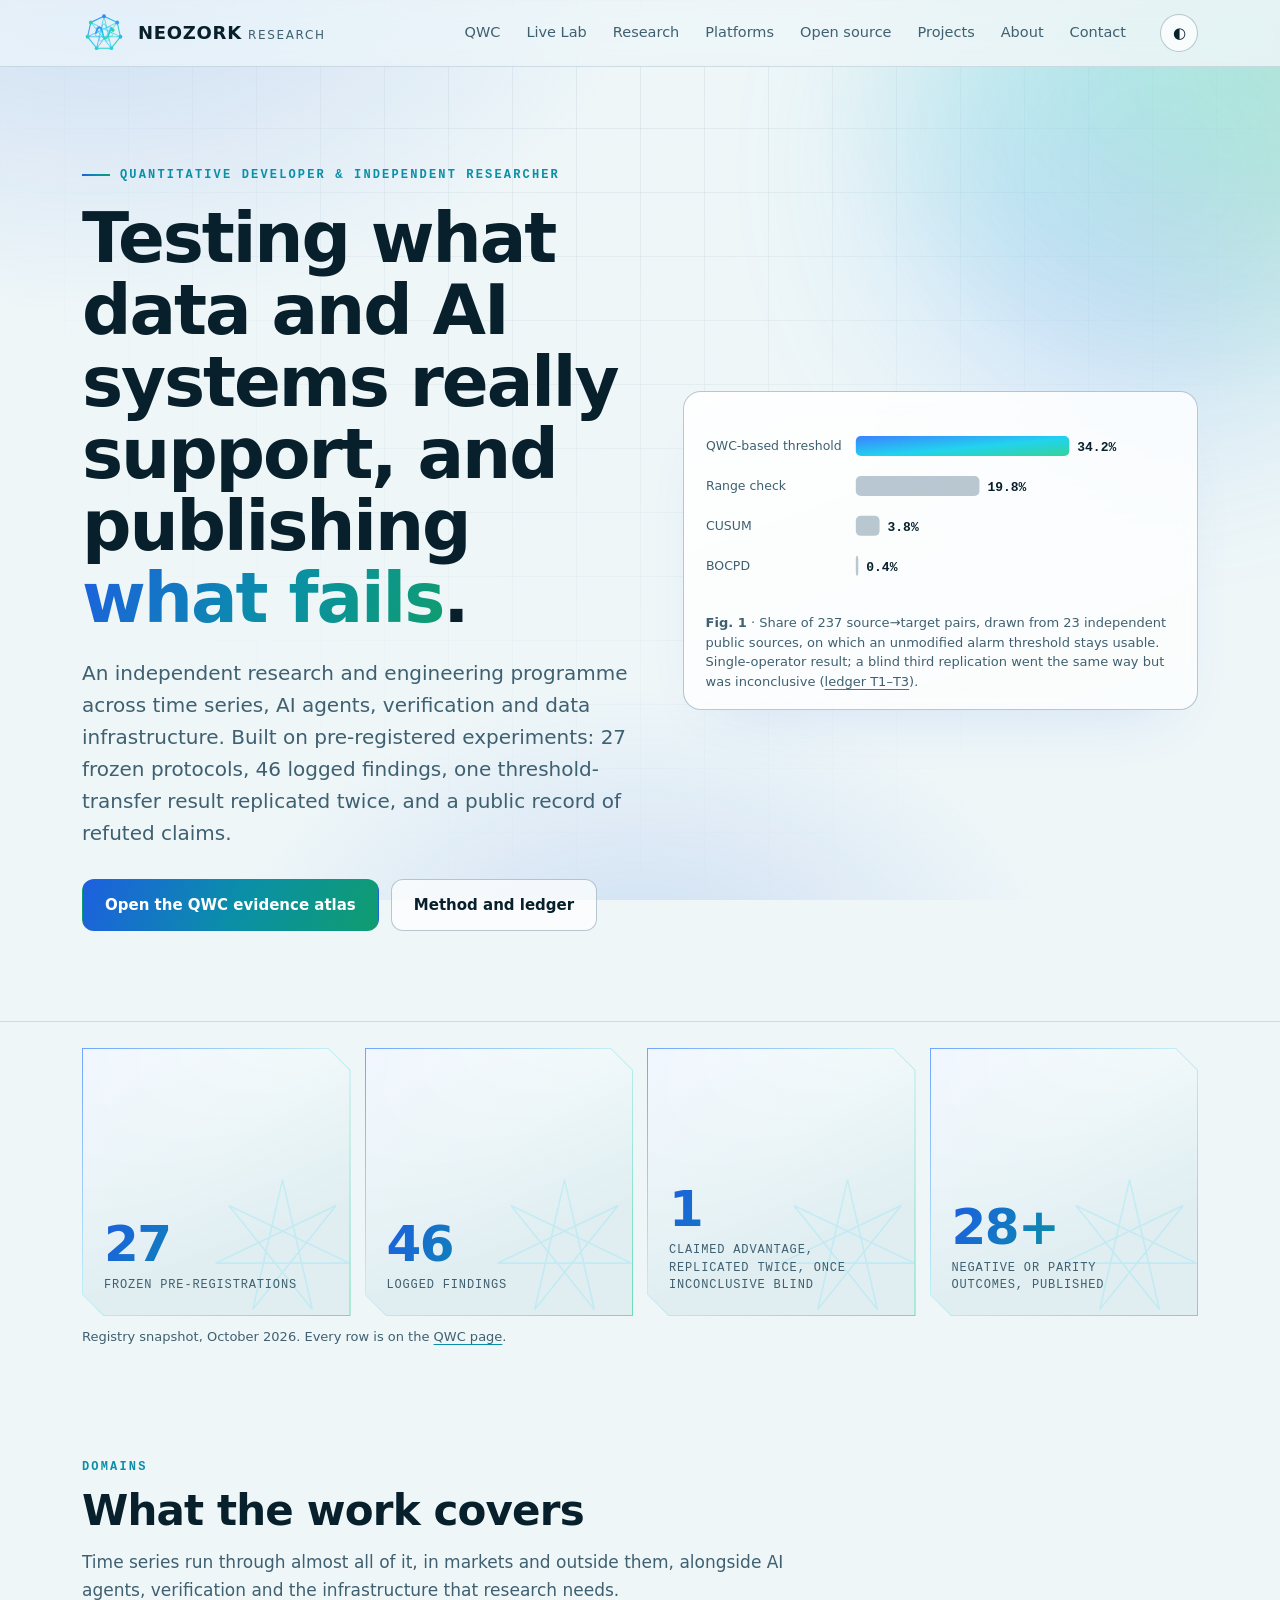
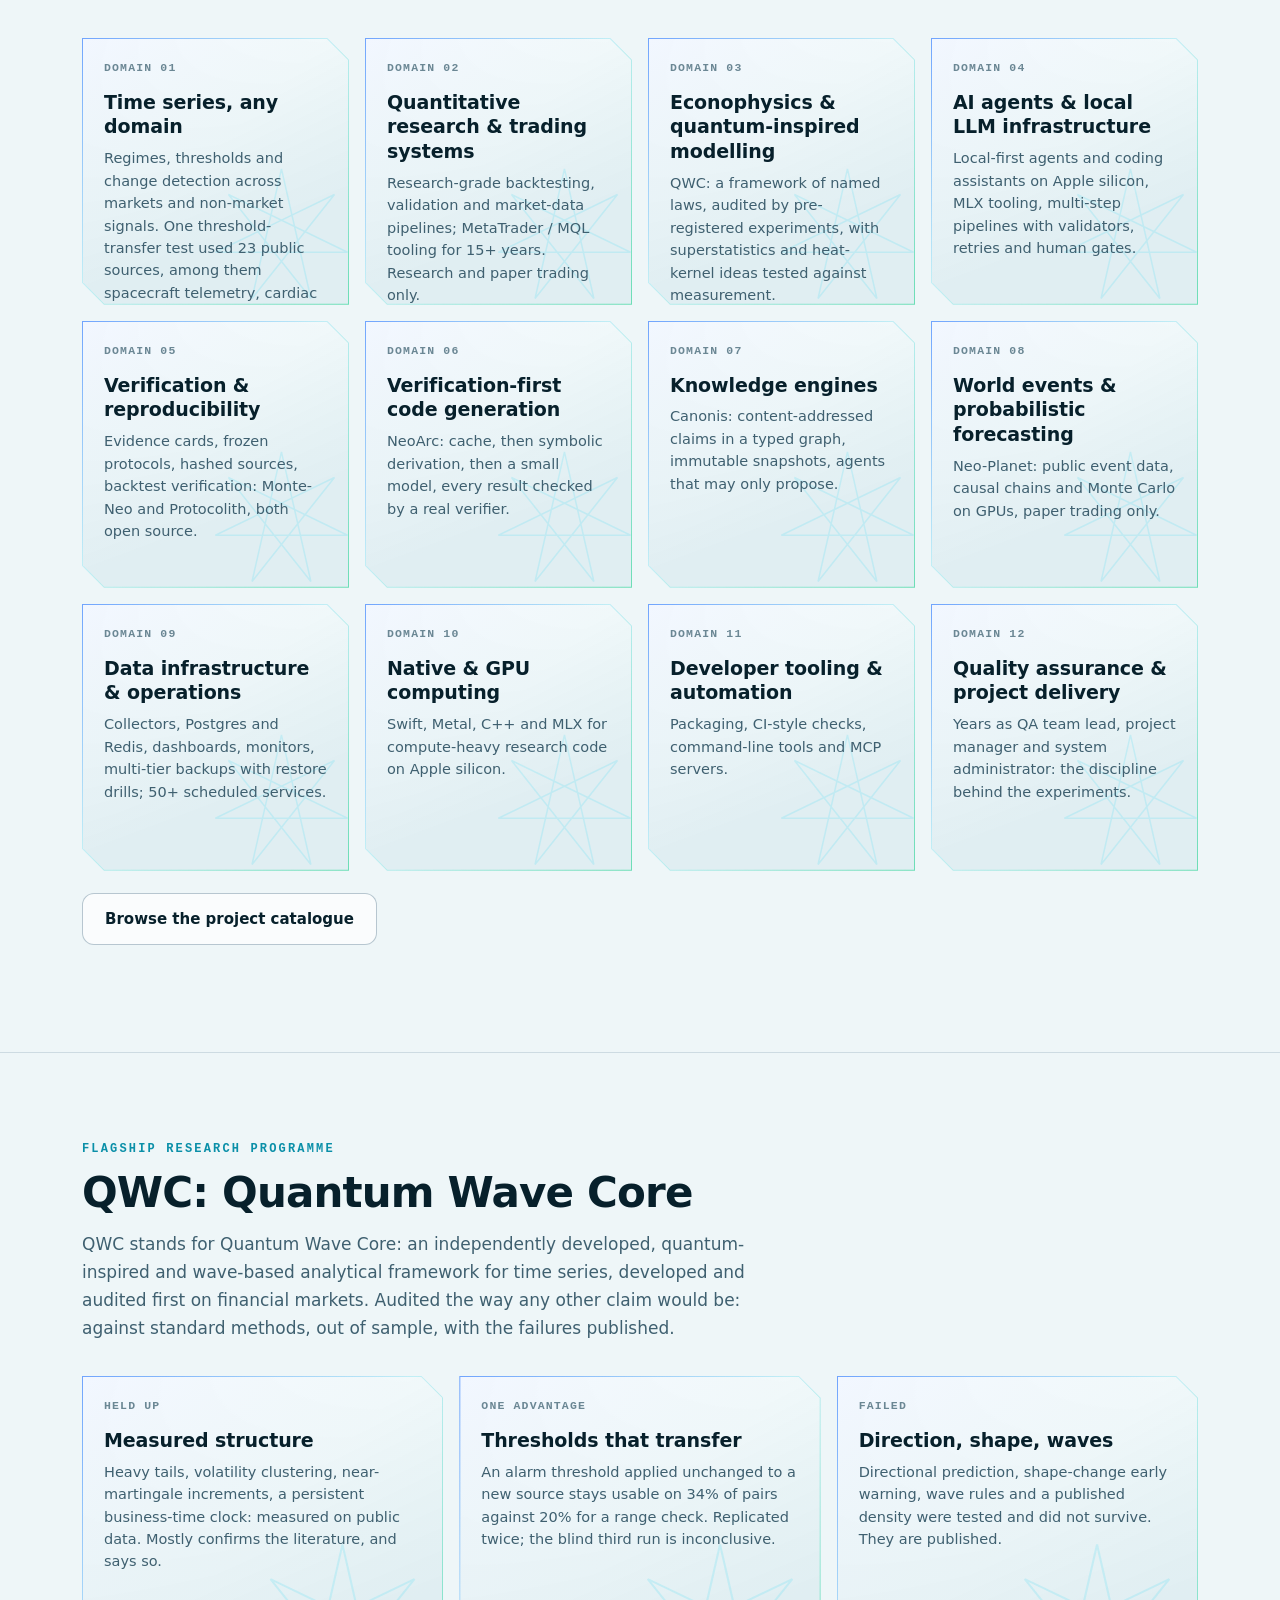
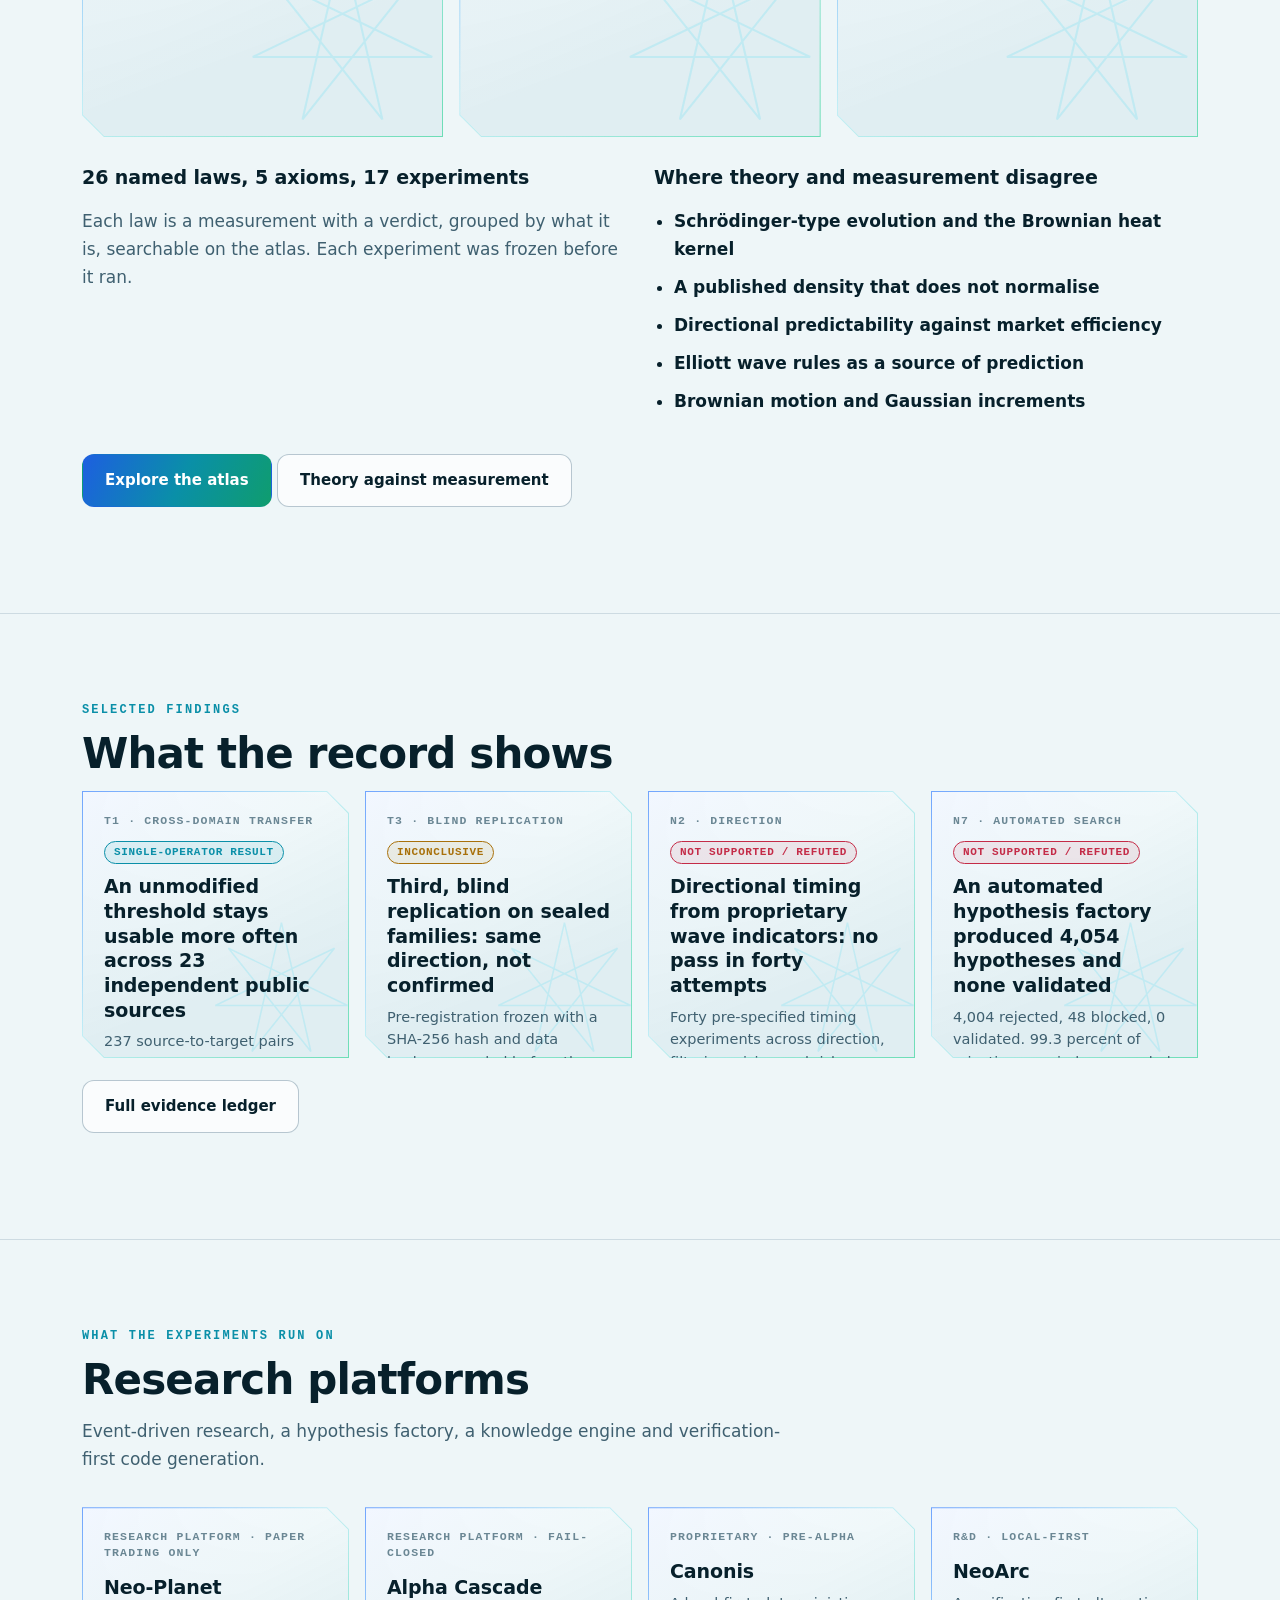
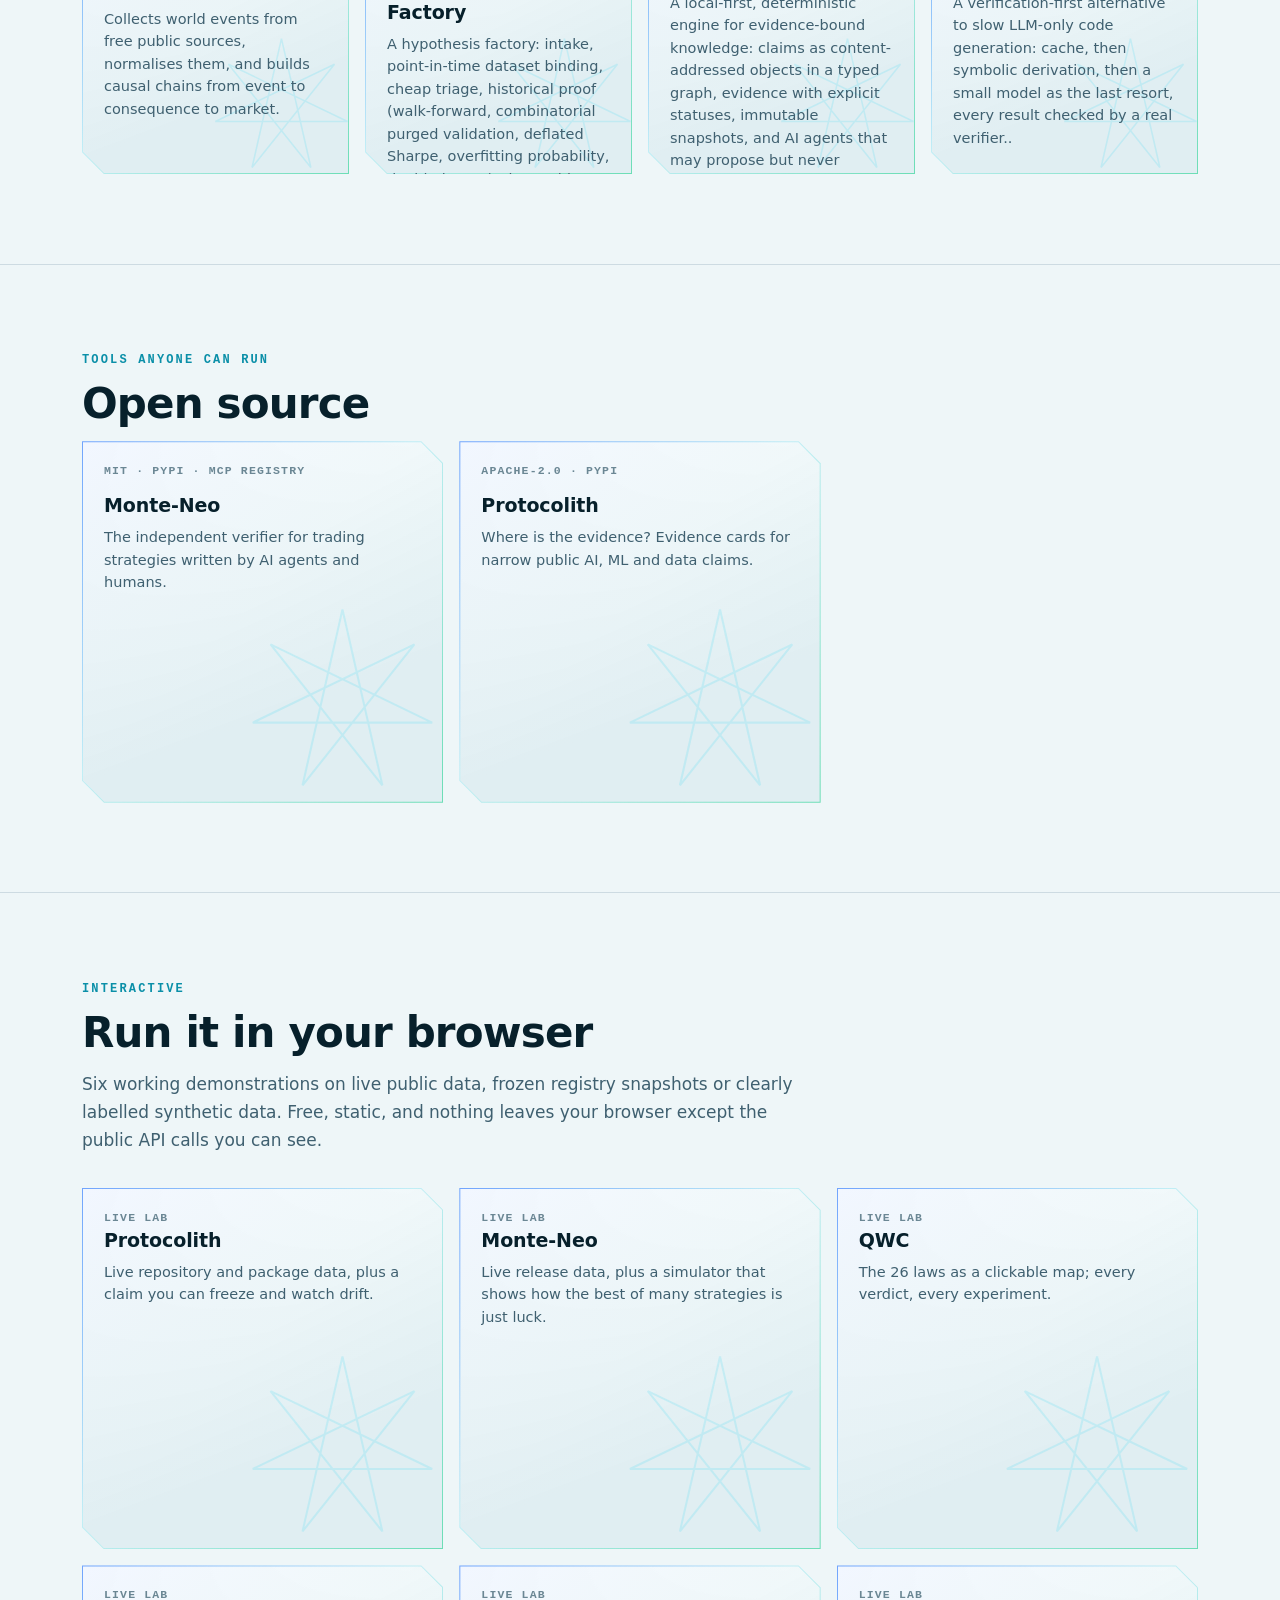
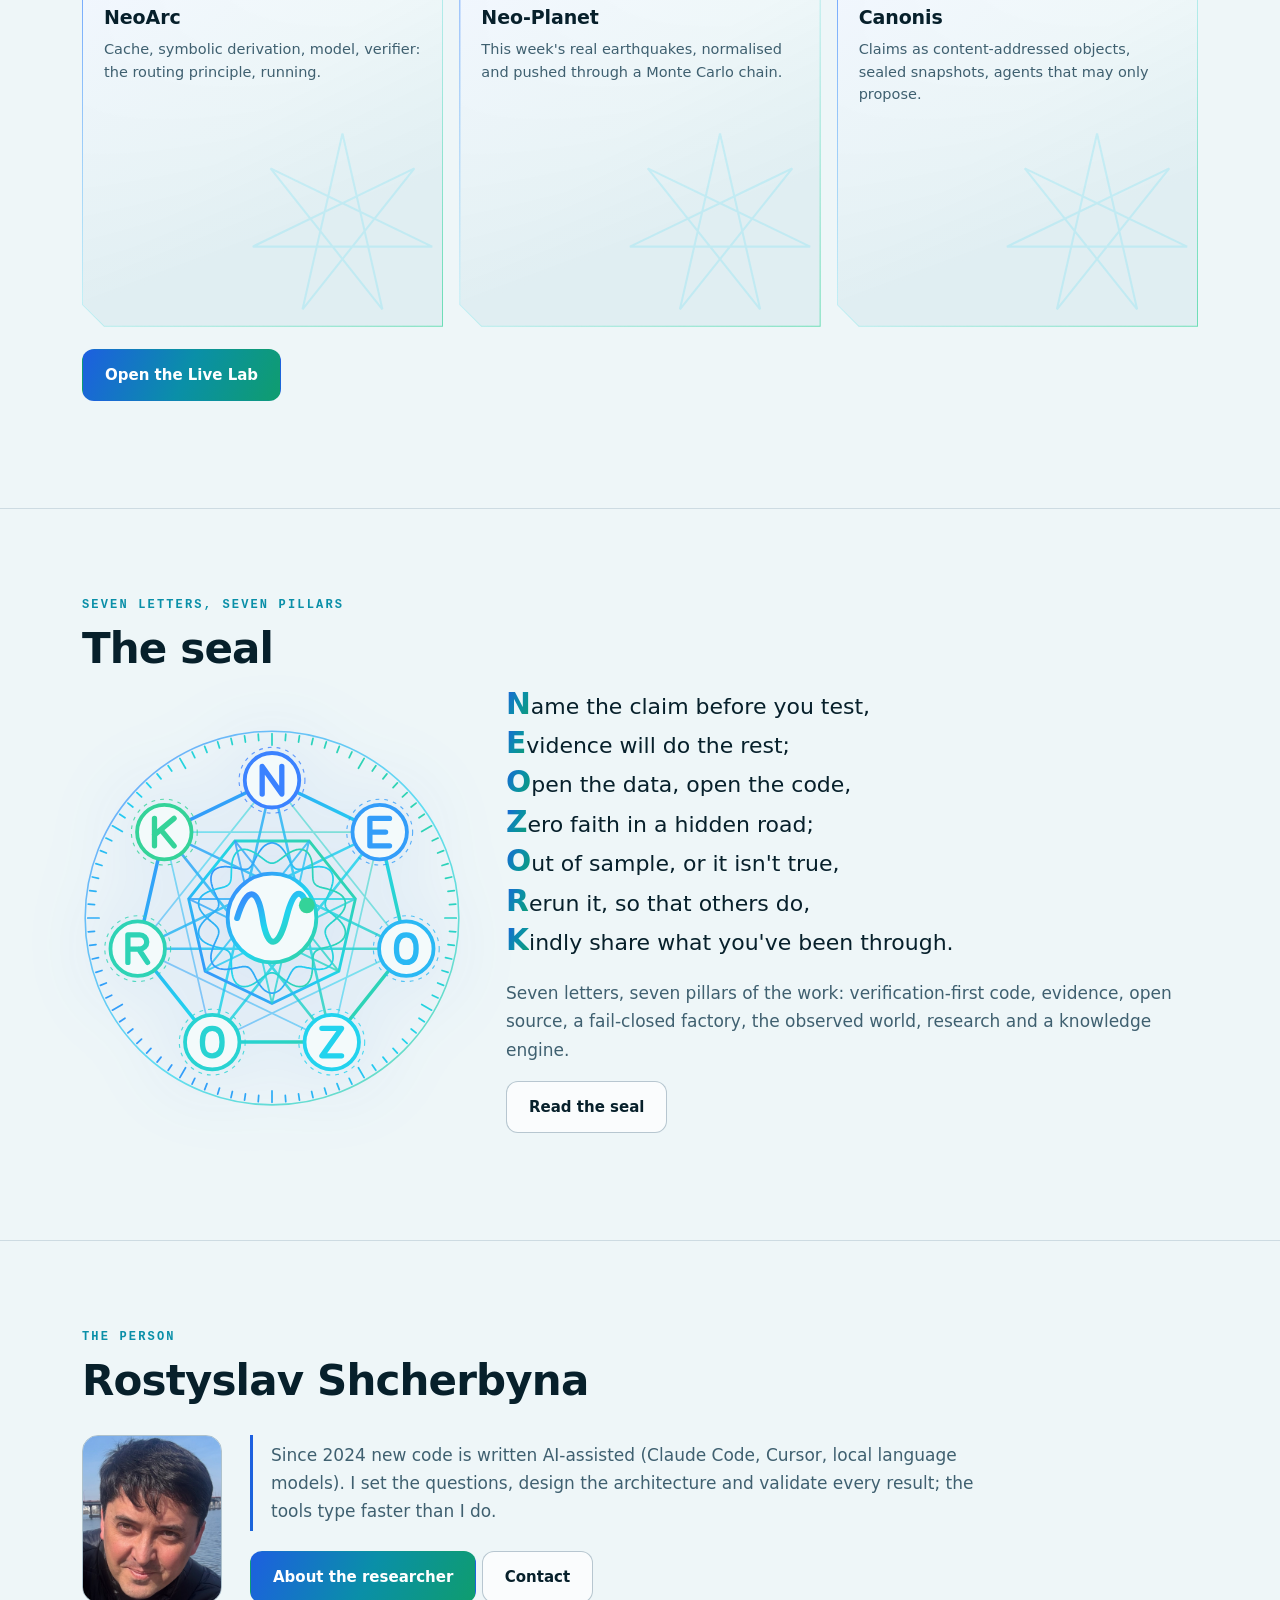
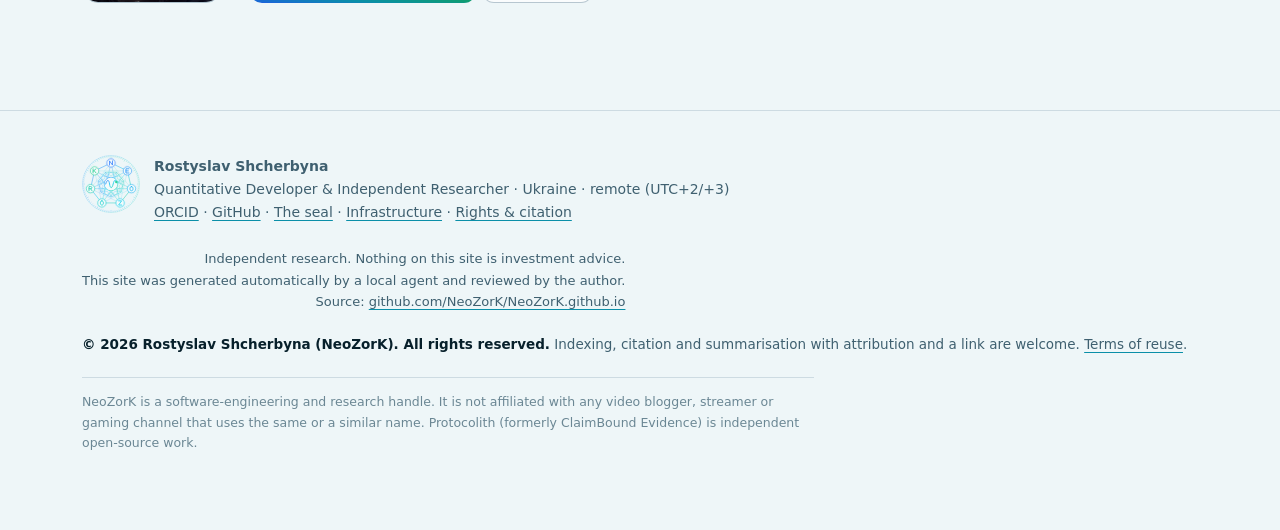
==== commit b1d2c0f5: "Rename ClaimBound Evidence to Protocolith; update links, remove the related-work entry" ====
--- a/index.html
+++ b/index.html
@@ -23,7 +23,7 @@
 <meta name="generator" content="NeoZorK local agent">
 <link rel="icon" href="data:image/svg+xml,%3Csvg%20xmlns%3D%22http%3A//www.w3.org/2000/svg%22%20viewBox%3D%220%200%20120%20120%22%3E%3Cdefs%3E%3ClinearGradient%20id%3D%22nzg%22%20x1%3D%220%22%20y1%3D%220%22%20x2%3D%221%22%20y2%3D%221%22%3E%3Cstop%20offset%3D%220%22%20stop-color%3D%22%233b82ff%22/%3E%3Cstop%20offset%3D%22.55%22%20stop-color%3D%22%2322d3ee%22/%3E%3Cstop%20offset%3D%221%22%20stop-color%3D%22%2334d399%22/%3E%3C/linearGradient%3E%3ClinearGradient%20id%3D%22nzg2%22%20x1%3D%221%22%20y1%3D%220%22%20x2%3D%220%22%20y2%3D%221%22%3E%3Cstop%20offset%3D%220%22%20stop-color%3D%22%2334d399%22/%3E%3Cstop%20offset%3D%22.5%22%20stop-color%3D%22%2322d3ee%22/%3E%3Cstop%20offset%3D%221%22%20stop-color%3D%22%233b82ff%22/%3E%3C/linearGradient%3E%3C/defs%3E%3Crect%20width%3D%22120%22%20height%3D%22120%22%20rx%3D%2226%22%20fill%3D%22%23050d16%22/%3E%3Cpath%20d%3D%22M60.00%2014.00L95.96%2031.32L104.85%2070.24L79.96%20101.44L40.04%20101.44L15.15%2070.24L24.04%2031.32Z%22%20fill%3D%22none%22%20stroke%3D%22url%28%23nzg%29%22%20stroke-width%3D%223%22/%3E%3Cpath%20d%3D%22M60.00%2014.00L79.96%20101.44L24.04%2031.32L104.85%2070.24L15.15%2070.24L95.96%2031.32L40.04%20101.44Z%22%20fill%3D%22none%22%20stroke%3D%22url%28%23nzg2%29%22%20stroke-width%3D%222.2%22%20opacity%3D%22.9%22/%3E%3Cpath%20d%3D%22M80.00%2060.00L80.38%2060.25L80.75%2060.50L81.12%2060.77L81.47%2061.04L81.81%2061.32L82.13%2061.61L82.43%2061.90L82.71%2062.20L82.97%2062.51L83.20%2062.82L83.40%2063.13L83.57%2063.44L83.71%2063.76L83.82%2064.07L83.90%2064.38L83.94%2064.69L83.95%2064.99L83.92%2065.29L83.85%2065.57L83.76%2065.86L83.62%2066.13L83.46%2066.39L83.26%2066.64L83.03%2066.87L82.77%2067.10L82.48%2067.31L82.17%2067.50L81.83%2067.68L81.47%2067.85L81.09%2068.00L80.69%2068.14L80.28%2068.26L79.85%2068.36L79.42%2068.46L78.98%2068.54L78.53%2068.61L78.08%2068.67L77.64%2068.72L77.19%2068.76L76.76%2068.79L76.33%2068.82L75.91%2068.85L75.50%2068.87L75.11%2068.89L74.74%2068.91L74.39%2068.94L74.05%2068.97L73.74%2069.00L73.45%2069.04L73.18%2069.10L72.94%2069.16L72.72%2069.24L72.52%2069.33L72.35%2069.44L72.21%2069.56L72.09%2069.71L71.99%2069.87L71.91%2070.05L71.86%2070.25L71.82%2070.47L71.80%2070.72L71.81%2070.98L71.82%2071.26L71.85%2071.57L71.89%2071.89L71.94%2072.24L72.00%2072.60L72.07%2072.97L72.13%2073.37L72.20%2073.78L72.27%2074.20L72.34%2074.63L72.40%2075.06L72.46%2075.51L72.50%2075.96L72.54%2076.41L72.56%2076.86L72.57%2077.31L72.57%2077.75L72.55%2078.18L72.51%2078.60L72.46%2079.01L72.38%2079.41L72.29%2079.79L72.18%2080.15L72.05%2080.48L71.90%2080.80L71.72%2081.08L71.53%2081.35L71.32%2081.58L71.10%2081.78L70.85%2081.95L70.59%2082.09L70.32%2082.20L70.02%2082.27L69.72%2082.32L69.41%2082.33L69.08%2082.30L68.75%2082.25L68.41%2082.16L68.06%2082.05L67.71%2081.90L67.35%2081.73L67.00%2081.54L66.64%2081.32L66.29%2081.08L65.94%2080.82L65.59%2080.54L65.25%2080.25L64.92%2079.95L64.59%2079.63L64.27%2079.32L63.96%2079.00L63.66%2078.67L63.36%2078.36L63.08%2078.04L62.81%2077.74L62.55%2077.44L62.29%2077.16L62.05%2076.89L61.82%2076.64L61.59%2076.41L61.37%2076.21L61.16%2076.02L60.96%2075.87L60.76%2075.74L60.57%2075.63L60.38%2075.56L60.19%2075.51L60.00%2075.50L59.81%2075.51L59.62%2075.56L59.43%2075.63L59.24%2075.74L59.04%2075.87L58.84%2076.02L58.63%2076.21L58.41%2076.41L58.18%2076.64L57.95%2076.89L57.71%2077.16L57.45%2077.44L57.19%2077.74L56.92%2078.04L56.64%2078.36L56.34%2078.67L56.04%2079.00L55.73%2079.32L55.41%2079.63L55.08%2079.95L54.75%2080.25L54.41%2080.54L54.06%2080.82L53.71%2081.08L53.36%2081.32L53.00%2081.54L52.65%2081.73L52.29%2081.90L51.94%2082.05L51.59%2082.16L51.25%2082.25L50.92%2082.30L50.59%2082.33L50.28%2082.32L49.98%2082.27L49.68%2082.20L49.41%2082.09L49.15%2081.95L48.90%2081.78L48.68%2081.58L48.47%2081.35L48.28%2081.08L48.10%2080.80L47.95%2080.48L47.82%2080.15L47.71%2079.79L47.62%2079.41L47.54%2079.01L47.49%2078.60L47.45%2078.18L47.43%2077.75L47.43%2077.31L47.44%2076.86L47.46%2076.41L47.50%2075.96L47.54%2075.51L47.60%2075.06L47.66%2074.63L47.73%2074.20L47.80%2073.78L47.87%2073.37L47.93%2072.97L48.00%2072.60L48.06%2072.24L48.11%2071.89L48.15%2071.57L48.18%2071.26L48.19%2070.98L48.20%2070.72L48.18%2070.47L48.14%2070.25L48.09%2070.05L48.01%2069.87L47.91%2069.71L47.79%2069.56L47.65%2069.44L47.48%2069.33L47.28%2069.24L47.06%2069.16L46.82%2069.10L46.55%2069.04L46.26%2069.00L45.95%2068.97L45.61%2068.94L45.26%2068.91L44.89%2068.89L44.50%2068.87L44.09%2068.85L43.67%2068.82L43.24%2068.79L42.81%2068.76L42.36%2068.72L41.92%2068.67L41.47%2068.61L41.02%2068.54L40.58%2068.46L40.15%2068.36L39.72%2068.26L39.31%2068.14L38.91%2068.00L38.53%2067.85L38.17%2067.68L37.83%2067.50L37.52%2067.31L37.23%2067.10L36.97%2066.87L36.74%2066.64L36.54%2066.39L36.38%2066.13L36.24%2065.86L36.15%2065.57L36.08%2065.29L36.05%2064.99L36.06%2064.69L36.10%2064.38L36.18%2064.07L36.29%2063.76L36.43%2063.44L36.60%2063.13L36.80%2062.82L37.03%2062.51L37.29%2062.20L37.57%2061.90L37.87%2061.61L38.19%2061.32L38.53%2061.04L38.88%2060.77L39.25%2060.50L39.62%2060.25L40.00%2060.00L40.38%2059.76L40.76%2059.54L41.14%2059.32L41.52%2059.11L41.88%2058.90L42.23%2058.71L42.57%2058.52L42.90%2058.34L43.20%2058.17L43.49%2058.00L43.75%2057.83L43.99%2057.66L44.21%2057.50L44.39%2057.33L44.55%2057.17L44.68%2057.00L44.79%2056.83L44.86%2056.65L44.90%2056.47L44.92%2056.28L44.90%2056.09L44.86%2055.88L44.79%2055.66L44.70%2055.43L44.58%2055.20L44.44%2054.94L44.28%2054.68L44.10%2054.41L43.90%2054.12L43.69%2053.81L43.47%2053.50L43.23%2053.17L42.99%2052.83L42.75%2052.48L42.50%2052.12L42.26%2051.75L42.01%2051.38L41.78%2050.99L41.55%2050.60L41.34%2050.21L41.14%2049.81L40.95%2049.41L40.78%2049.01L40.63%2048.61L40.51%2048.22L40.41%2047.83L40.33%2047.45L40.28%2047.08L40.26%2046.72L40.26%2046.38L40.29%2046.04L40.36%2045.73L40.45%2045.43L40.57%2045.15L40.72%2044.90L40.90%2044.66L41.11%2044.45L41.34%2044.26L41.60%2044.09L41.88%2043.95L42.19%2043.83L42.51%2043.74L42.86%2043.67L43.23%2043.63L43.61%2043.61L44.00%2043.61L44.41%2043.64L44.83%2043.68L45.25%2043.75L45.68%2043.84L46.11%2043.94L46.55%2044.05L46.98%2044.18L47.41%2044.32L47.83%2044.47L48.25%2044.63L48.66%2044.78L49.06%2044.94L49.45%2045.10L49.83%2045.26L50.19%2045.41L50.54%2045.56L50.87%2045.69L51.19%2045.81L51.49%2045.92L51.77%2046.01L52.04%2046.08L52.29%2046.13L52.52%2046.15L52.74%2046.16L52.94%2046.14L53.13%2046.09L53.30%2046.02L53.46%2045.92L53.61%2045.80L53.75%2045.64L53.88%2045.46L54.00%2045.26L54.11%2045.02L54.22%2044.76L54.33%2044.48L54.43%2044.17L54.53%2043.84L54.64%2043.49L54.74%2043.13L54.85%2042.75L54.96%2042.35L55.08%2041.94L55.21%2041.53L55.34%2041.11L55.49%2040.68L55.64%2040.26L55.80%2039.84L55.97%2039.42L56.15%2039.01L56.35%2038.61L56.55%2038.23L56.77%2037.86L56.99%2037.51L57.23%2037.18L57.48%2036.88L57.73%2036.60L57.99%2036.35L58.27%2036.13L58.54%2035.94L58.83%2035.78L59.12%2035.66L59.41%2035.57L59.70%2035.52L60.00%2035.50L60.30%2035.52L60.59%2035.57L60.88%2035.66L61.17%2035.78L61.46%2035.94L61.73%2036.13L62.01%2036.35L62.27%2036.60L62.52%2036.88L62.77%2037.18L63.01%2037.51L63.23%2037.86L63.45%2038.23L63.65%2038.61L63.85%2039.01L64.03%2039.42L64.20%2039.84L64.36%2040.26L64.51%2040.68L64.66%2041.11L64.79%2041.53L64.92%2041.94L65.04%2042.35L65.15%2042.75L65.26%2043.13L65.36%2043.49L65.47%2043.84L65.57%2044.17L65.67%2044.48L65.78%2044.76L65.89%2045.02L66.00%2045.26L66.12%2045.46L66.25%2045.64L66.39%2045.80L66.54%2045.92L66.70%2046.02L66.87%2046.09L67.06%2046.14L67.26%2046.16L67.48%2046.15L67.71%2046.13L67.96%2046.08L68.23%2046.01L68.51%2045.92L68.81%2045.81L69.13%2045.69L69.46%2045.56L69.81%2045.41L70.17%2045.26L70.55%2045.10L70.94%2044.94L71.34%2044.78L71.75%2044.63L72.17%2044.47L72.59%2044.32L73.02%2044.18L73.45%2044.05L73.89%2043.94L74.32%2043.84L74.75%2043.75L75.17%2043.68L75.59%2043.64L76.00%2043.61L76.39%2043.61L76.77%2043.63L77.14%2043.67L77.49%2043.74L77.81%2043.83L78.12%2043.95L78.40%2044.09L78.66%2044.26L78.89%2044.45L79.10%2044.66L79.28%2044.90L79.43%2045.15L79.55%2045.43L79.64%2045.73L79.71%2046.04L79.74%2046.38L79.74%2046.72L79.72%2047.08L79.67%2047.45L79.59%2047.83L79.49%2048.22L79.37%2048.61L79.22%2049.01L79.05%2049.41L78.86%2049.81L78.66%2050.21L78.45%2050.60L78.22%2050.99L77.99%2051.38L77.74%2051.75L77.50%2052.12L77.25%2052.48L77.01%2052.83L76.77%2053.17L76.53%2053.50L76.31%2053.81L76.10%2054.12L75.90%2054.41L75.72%2054.68L75.56%2054.94L75.42%2055.20L75.30%2055.43L75.21%2055.66L75.14%2055.88L75.10%2056.09L75.08%2056.28L75.10%2056.47L75.14%2056.65L75.21%2056.83L75.32%2057.00L75.45%2057.17L75.61%2057.33L75.79%2057.50L76.01%2057.66L76.25%2057.83L76.51%2058.00L76.80%2058.17L77.10%2058.34L77.43%2058.52L77.77%2058.71L78.12%2058.90L78.48%2059.11L78.86%2059.32L79.24%2059.54L79.62%2059.76L80.00%2060.00Z%22%20fill%3D%22none%22%20stroke%3D%22url%28%23nzg%29%22%20stroke-width%3D%222%22/%3E%3Cpath%20d%3D%22M38%2060C43%2040%2052%2040%2056%2060S68%2080%2074%2060%2080%2046%2084%2052%22%20fill%3D%22none%22%20stroke%3D%22url%28%23nzg%29%22%20stroke-width%3D%225%22%20stroke-linecap%3D%22round%22/%3E%3Ccircle%20cx%3D%2284%22%20cy%3D%2252%22%20r%3D%225%22%20fill%3D%22%2334d399%22/%3E%3Ccircle%20cx%3D%2260.00%22%20cy%3D%2214.00%22%20r%3D%225.2%22%20fill%3D%22%233b82ff%22/%3E%3Ccircle%20cx%3D%2295.96%22%20cy%3D%2231.32%22%20r%3D%225.2%22%20fill%3D%22%23339df9%22/%3E%3Ccircle%20cx%3D%22104.85%22%20cy%3D%2270.24%22%20r%3D%225.2%22%20fill%3D%22%232ab8f4%22/%3E%3Ccircle%20cx%3D%2279.96%22%20cy%3D%22101.44%22%20r%3D%225.2%22%20fill%3D%22%2322d3ee%22/%3E%3Ccircle%20cx%3D%2240.04%22%20cy%3D%22101.44%22%20r%3D%225.2%22%20fill%3D%22%2328d3d2%22/%3E%3Ccircle%20cx%3D%2215.15%22%20cy%3D%2270.24%22%20r%3D%225.2%22%20fill%3D%22%232ed3b5%22/%3E%3Ccircle%20cx%3D%2224.04%22%20cy%3D%2231.32%22%20r%3D%225.2%22%20fill%3D%22%2334d399%22/%3E%3C/svg%3E">
 <link rel="stylesheet" href="assets/style.css">
-<script type="application/ld+json">{"@context": "https://schema.org", "@graph": [{"@type": "Person", "@id": "https://neozork.github.io/#person", "name": "Rostyslav Shcherbyna", "alternateName": ["NeoZorK"], "url": "https://neozork.github.io/", "jobTitle": "Quantitative Developer & Independent Researcher", "sameAs": ["https://github.com/NeoZorK", "https://orcid.org/0009-0000-3773-5789", "https://doi.org/10.5281/zenodo.23479894", "https://www.linkedin.com/in/rostyslav-sh-"], "knowsAbout": ["Time-series science", "Econophysics", "Superstatistics", "Quantum-inspired modelling", "Evidence & reproducibility", "AI architecture"], "identifier": {"@type": "PropertyValue", "propertyID": "ORCID", "value": "0009-0000-3773-5789"}, "worksFor": {"@id": "https://neozork.github.io/#org"}, "image": "https://neozork.github.io/assets/portrait.jpg"}, {"@type": "Organization", "@id": "https://neozork.github.io/#org", "name": "NeoZorK Research", "url": "https://neozork.github.io/", "founder": {"@id": "https://neozork.github.io/#person"}, "logo": "https://neozork.github.io/assets/seal.svg"}, {"@type": "WebSite", "@id": "https://neozork.github.io/#site", "url": "https://neozork.github.io/", "name": "NeoZorK Research", "inLanguage": "en", "publisher": {"@id": "https://neozork.github.io/#org"}, "copyrightHolder": {"@id": "https://neozork.github.io/#person"}}, {"@type": "WebPage", "@id": "https://neozork.github.io/#page", "url": "https://neozork.github.io/", "name": "Rostyslav Shcherbyna · Independent Researcher & Engineer", "description": "Independent research and engineering: time series across domains, AI agents, verification and data infrastructure. Pre-registered experiments, a public evidence atlas, open tools and published negative results.", "inLanguage": "en", "isPartOf": {"@id": "https://neozork.github.io/#site"}, "author": {"@id": "https://neozork.github.io/#person"}, "creator": {"@id": "https://neozork.github.io/#person"}, "copyrightHolder": {"@id": "https://neozork.github.io/#person"}, "copyrightYear": 2026, "copyrightNotice": "© 2026 Rostyslav Shcherbyna (NeoZorK). All rights reserved.", "dateModified": "2026-10-19", "isAccessibleForFree": true}]}</script>
+<script type="application/ld+json">{"@context": "https://schema.org", "@graph": [{"@type": "Person", "@id": "https://neozork.github.io/#person", "name": "Rostyslav Shcherbyna", "alternateName": ["NeoZorK"], "url": "https://neozork.github.io/", "jobTitle": "Quantitative Developer & Independent Researcher", "sameAs": ["https://github.com/NeoZorK", "https://orcid.org/0009-0000-3773-5789", "https://doi.org/10.5281/zenodo.23479894", "https://www.linkedin.com/in/rostyslav-sh-", "https://explore.openaire.eu/search/result?id=od______2659%3A%3Ad7c40fba4087e0752ef89d2d1fd250f1"], "knowsAbout": ["Time-series science", "Econophysics", "Superstatistics", "Quantum-inspired modelling", "Evidence & reproducibility", "AI architecture"], "identifier": {"@type": "PropertyValue", "propertyID": "ORCID", "value": "0009-0000-3773-5789"}, "worksFor": {"@id": "https://neozork.github.io/#org"}, "image": "https://neozork.github.io/assets/portrait.jpg"}, {"@type": "Organization", "@id": "https://neozork.github.io/#org", "name": "NeoZorK Research", "url": "https://neozork.github.io/", "founder": {"@id": "https://neozork.github.io/#person"}, "logo": "https://neozork.github.io/assets/seal.svg"}, {"@type": "WebSite", "@id": "https://neozork.github.io/#site", "url": "https://neozork.github.io/", "name": "NeoZorK Research", "inLanguage": "en", "publisher": {"@id": "https://neozork.github.io/#org"}, "copyrightHolder": {"@id": "https://neozork.github.io/#person"}}, {"@type": "WebPage", "@id": "https://neozork.github.io/#page", "url": "https://neozork.github.io/", "name": "Rostyslav Shcherbyna · Independent Researcher & Engineer", "description": "Independent research and engineering: time series across domains, AI agents, verification and data infrastructure. Pre-registered experiments, a public evidence atlas, open tools and published negative results.", "inLanguage": "en", "isPartOf": {"@id": "https://neozork.github.io/#site"}, "author": {"@id": "https://neozork.github.io/#person"}, "creator": {"@id": "https://neozork.github.io/#person"}, "copyrightHolder": {"@id": "https://neozork.github.io/#person"}, "copyrightYear": 2026, "copyrightNotice": "© 2026 Rostyslav Shcherbyna (NeoZorK). All rights reserved.", "dateModified": "2026-10-19", "isAccessibleForFree": true}]}</script>
 </head>
 <body>
 <svg width="0" height="0" style="position:absolute" aria-hidden="true"><defs><linearGradient id="nzg" x1="0" y1="0" x2="1" y2="1"><stop offset="0" stop-color="#3b82ff"/><stop offset=".55" stop-color="#22d3ee"/><stop offset="1" stop-color="#34d399"/></linearGradient><linearGradient id="nzg2" x1="1" y1="0" x2="0" y2="1"><stop offset="0" stop-color="#34d399"/><stop offset=".5" stop-color="#22d3ee"/><stop offset="1" stop-color="#3b82ff"/></linearGradient><symbol id="nz-mark" viewBox="0 0 120 120"><circle cx="60" cy="60" r="59" fill="none" stroke="url(#nzg)" stroke-width=".5" opacity=".7"/><path d="M60.00 5.40L60.00 1.80M64.20 3.96L64.35 1.96M68.38 4.43L68.67 2.45M72.51 5.21L72.95 3.26M76.57 6.30L77.15 4.39M80.53 7.68L81.26 5.82M84.38 9.37L85.25 7.56M87.30 12.72L89.10 9.60M91.66 13.57L92.79 11.91M95.04 16.06L96.29 14.50M98.23 18.80L99.59 17.34M101.20 21.77L102.66 20.41M103.94 24.96L105.50 23.71M106.43 28.34L108.09 27.21M107.28 32.70L110.40 30.90M110.63 35.62L112.44 34.75M112.32 39.47L114.18 38.74M113.70 43.43L115.61 42.85M114.79 47.49L116.74 47.05M115.57 51.62L117.55 51.33M116.04 55.80L118.04 55.65M114.60 60.00L118.20 60.00M116.04 64.20L118.04 64.35M115.57 68.38L117.55 68.67M114.79 72.51L116.74 72.95M113.70 76.57L115.61 77.15M112.32 80.53L114.18 81.26M110.63 84.38L112.44 85.25M107.28 87.30L110.40 89.10M106.43 91.66L108.09 92.79M103.94 95.04L105.50 96.29M101.20 98.23L102.66 99.59M98.23 101.20L99.59 102.66M95.04 103.94L96.29 105.50M91.66 106.43L92.79 108.09M87.30 107.28L89.10 110.40M84.38 110.63L85.25 112.44M80.53 112.32L81.26 114.18M76.57 113.70L77.15 115.61M72.51 114.79L72.95 116.74M68.38 115.57L68.67 117.55M64.20 116.04L64.35 118.04M60.00 114.60L60.00 118.20M55.80 116.04L55.65 118.04M51.62 115.57L51.33 117.55M47.49 114.79L47.05 116.74M43.43 113.70L42.85 115.61M39.47 112.32L38.74 114.18M35.62 110.63L34.75 112.44M32.70 107.28L30.90 110.40M28.34 106.43L27.21 108.09M24.96 103.94L23.71 105.50M21.77 101.20L20.41 102.66M18.80 98.23L17.34 99.59M16.06 95.04L14.50 96.29M13.57 91.66L11.91 92.79M12.72 87.30L9.60 89.10M9.37 84.38L7.56 85.25M7.68 80.53L5.82 81.26M6.30 76.57L4.39 77.15M5.21 72.51L3.26 72.95M4.43 68.38L2.45 68.67M3.96 64.20L1.96 64.35M5.40 60.00L1.80 60.00M3.96 55.80L1.96 55.65M4.43 51.62L2.45 51.33M5.21 47.49L3.26 47.05M6.30 43.43L4.39 42.85M7.68 39.47L5.82 38.74M9.37 35.62L7.56 34.75M12.72 32.70L9.60 30.90M13.57 28.34L11.91 27.21M16.06 24.96L14.50 23.71M18.80 21.77L17.34 20.41M21.77 18.80L20.41 17.34M24.96 16.06L23.71 14.50M28.34 13.57L27.21 11.91M32.70 12.72L30.90 9.60M35.62 9.37L34.75 7.56M39.47 7.68L38.74 5.82M43.43 6.30L42.85 4.39M47.49 5.21L47.05 3.26M51.62 4.43L51.33 2.45M55.80 3.96L55.65 1.96" fill="none" stroke="url(#nzg2)" stroke-width=".55" stroke-linecap="round"/><path d="M60.00 16.50L78.87 99.19L25.99 32.88L102.41 69.68L17.59 69.68L94.01 32.88L41.13 99.19Z" fill="none" stroke="url(#nzg)" stroke-width=".8" opacity=".85"/><path d="M60.00 16.50L102.41 69.68L41.13 99.19L25.99 32.88L94.01 32.88L78.87 99.19L17.59 69.68Z" fill="none" stroke="url(#nzg2)" stroke-width=".55" opacity=".55"/><path d="M60.00 16.50L94.01 32.88L102.41 69.68L78.87 99.19L41.13 99.19L17.59 69.68L25.99 32.88Z" fill="none" stroke="url(#nzg)" stroke-width="1.1"/><path d="M71.71 35.67L86.32 53.99L81.11 76.83L60.00 87.00L38.89 76.83L33.68 53.99L48.29 35.67Z" fill="none" stroke="url(#nzg2)" stroke-width=".9"/><path d="M71.71 35.67L60.00 87.00L48.29 35.67L81.11 76.83L33.68 53.99L86.32 53.99L38.89 76.83Z" fill="none" stroke="url(#nzg)" stroke-width=".6" opacity=".8"/><path d="M80.50 60.00L80.77 60.25L81.03 60.51L81.29 60.77L81.54 61.04L81.77 61.32L82.00 61.60L82.21 61.88L82.40 62.17L82.57 62.46L82.73 62.76L82.86 63.06L82.97 63.35L83.06 63.65L83.13 63.95L83.17 64.25L83.18 64.54L83.17 64.83L83.14 65.11L83.08 65.39L82.99 65.67L82.88 65.93L82.74 66.19L82.58 66.44L82.39 66.68L82.19 66.91L81.96 67.13L81.71 67.35L81.45 67.55L81.16 67.74L80.87 67.91L80.56 68.08L80.24 68.24L79.90 68.39L79.56 68.52L79.22 68.65L78.87 68.77L78.52 68.88L78.17 68.98L77.82 69.08L77.47 69.17L77.13 69.26L76.80 69.34L76.47 69.42L76.16 69.50L75.85 69.58L75.56 69.67L75.28 69.75L75.02 69.84L74.77 69.94L74.54 70.04L74.32 70.14L74.12 70.26L73.94 70.39L73.77 70.52L73.62 70.67L73.49 70.83L73.37 71.01L73.27 71.19L73.18 71.40L73.10 71.61L73.04 71.84L72.99 72.08L72.95 72.34L72.92 72.61L72.90 72.90L72.88 73.19L72.87 73.50L72.86 73.82L72.85 74.15L72.84 74.50L72.83 74.84L72.82 75.20L72.81 75.56L72.79 75.92L72.76 76.29L72.73 76.66L72.68 77.02L72.63 77.38L72.57 77.74L72.49 78.10L72.40 78.44L72.30 78.77L72.18 79.10L72.05 79.40L71.91 79.70L71.75 79.98L71.58 80.24L71.39 80.48L71.19 80.70L70.97 80.90L70.74 81.08L70.50 81.24L70.25 81.37L69.98 81.48L69.71 81.56L69.42 81.62L69.13 81.66L68.82 81.67L68.52 81.66L68.20 81.63L67.89 81.57L67.56 81.50L67.24 81.40L66.92 81.29L66.59 81.15L66.27 81.00L65.95 80.84L65.63 80.66L65.31 80.48L65.00 80.28L64.69 80.08L64.39 79.87L64.09 79.65L63.81 79.44L63.52 79.23L63.25 79.02L62.98 78.81L62.72 78.61L62.46 78.42L62.22 78.24L61.97 78.08L61.74 77.92L61.51 77.78L61.28 77.66L61.06 77.55L60.84 77.46L60.63 77.39L60.42 77.34L60.21 77.31L60.00 77.30L59.79 77.31L59.58 77.34L59.37 77.39L59.16 77.46L58.94 77.55L58.72 77.66L58.49 77.78L58.26 77.92L58.03 78.08L57.78 78.24L57.54 78.42L57.28 78.61L57.02 78.81L56.75 79.02L56.48 79.23L56.19 79.44L55.91 79.65L55.61 79.87L55.31 80.08L55.00 80.28L54.69 80.48L54.37 80.66L54.05 80.84L53.73 81.00L53.41 81.15L53.08 81.29L52.76 81.40L52.44 81.50L52.11 81.57L51.80 81.63L51.48 81.66L51.18 81.67L50.87 81.66L50.58 81.62L50.29 81.56L50.02 81.48L49.75 81.37L49.50 81.24L49.26 81.08L49.03 80.90L48.81 80.70L48.61 80.48L48.42 80.24L48.25 79.98L48.09 79.70L47.95 79.40L47.82 79.10L47.70 78.77L47.60 78.44L47.51 78.10L47.43 77.74L47.37 77.38L47.32 77.02L47.27 76.66L47.24 76.29L47.21 75.92L47.19 75.56L47.18 75.20L47.17 74.84L47.16 74.50L47.15 74.15L47.14 73.82L47.13 73.50L47.12 73.19L47.10 72.90L47.08 72.61L47.05 72.34L47.01 72.08L46.96 71.84L46.90 71.61L46.82 71.40L46.73 71.19L46.63 71.01L46.51 70.83L46.38 70.67L46.23 70.52L46.06 70.39L45.88 70.26L45.68 70.14L45.46 70.04L45.23 69.94L44.98 69.84L44.72 69.75L44.44 69.67L44.15 69.58L43.84 69.50L43.53 69.42L43.20 69.34L42.87 69.26L42.53 69.17L42.18 69.08L41.83 68.98L41.48 68.88L41.13 68.77L40.78 68.65L40.44 68.52L40.10 68.39L39.76 68.24L39.44 68.08L39.13 67.91L38.84 67.74L38.55 67.55L38.29 67.35L38.04 67.13L37.81 66.91L37.61 66.68L37.42 66.44L37.26 66.19L37.12 65.93L37.01 65.67L36.92 65.39L36.86 65.11L36.83 64.83L36.82 64.54L36.83 64.25L36.87 63.95L36.94 63.65L37.03 63.35L37.14 63.06L37.27 62.76L37.43 62.46L37.60 62.17L37.79 61.88L38.00 61.60L38.23 61.32L38.46 61.04L38.71 60.77L38.97 60.51L39.23 60.25L39.50 60.00L39.77 59.76L40.04 59.52L40.32 59.29L40.58 59.06L40.85 58.84L41.10 58.63L41.35 58.42L41.59 58.21L41.82 58.01L42.03 57.82L42.22 57.62L42.40 57.43L42.57 57.24L42.71 57.05L42.84 56.86L42.95 56.66L43.04 56.47L43.10 56.27L43.15 56.06L43.18 55.85L43.19 55.64L43.18 55.42L43.15 55.19L43.10 54.96L43.04 54.72L42.97 54.47L42.87 54.21L42.77 53.94L42.66 53.66L42.53 53.38L42.40 53.08L42.26 52.78L42.12 52.47L41.98 52.15L41.83 51.82L41.69 51.49L41.55 51.15L41.42 50.81L41.29 50.47L41.17 50.12L41.06 49.77L40.97 49.42L40.88 49.07L40.82 48.72L40.77 48.37L40.73 48.03L40.72 47.70L40.73 47.37L40.75 47.05L40.80 46.75L40.86 46.45L40.95 46.16L41.06 45.89L41.20 45.63L41.35 45.39L41.52 45.16L41.72 44.95L41.93 44.76L42.16 44.58L42.42 44.42L42.68 44.28L42.97 44.16L43.27 44.06L43.58 43.97L43.90 43.90L44.24 43.85L44.58 43.82L44.93 43.80L45.29 43.80L45.65 43.81L46.02 43.83L46.38 43.86L46.75 43.90L47.11 43.96L47.48 44.01L47.83 44.08L48.19 44.15L48.53 44.22L48.87 44.28L49.20 44.35L49.52 44.42L49.83 44.48L50.13 44.53L50.42 44.58L50.70 44.61L50.96 44.64L51.22 44.65L51.46 44.65L51.70 44.63L51.92 44.60L52.13 44.55L52.33 44.48L52.52 44.40L52.70 44.30L52.88 44.18L53.05 44.04L53.21 43.88L53.36 43.70L53.52 43.51L53.66 43.29L53.81 43.07L53.96 42.82L54.10 42.56L54.25 42.29L54.39 42.01L54.54 41.71L54.70 41.41L54.85 41.10L55.02 40.79L55.19 40.47L55.36 40.15L55.54 39.83L55.73 39.52L55.93 39.20L56.13 38.90L56.35 38.60L56.57 38.32L56.79 38.04L57.03 37.79L57.27 37.54L57.52 37.32L57.78 37.11L58.04 36.93L58.31 36.76L58.59 36.62L58.86 36.51L59.14 36.42L59.43 36.35L59.71 36.31L60.00 36.30L60.29 36.31L60.57 36.35L60.86 36.42L61.14 36.51L61.41 36.62L61.69 36.76L61.96 36.93L62.22 37.11L62.48 37.32L62.73 37.54L62.97 37.79L63.21 38.04L63.43 38.32L63.65 38.60L63.87 38.90L64.07 39.20L64.27 39.52L64.46 39.83L64.64 40.15L64.81 40.47L64.98 40.79L65.15 41.10L65.30 41.41L65.46 41.71L65.61 42.01L65.75 42.29L65.90 42.56L66.04 42.82L66.19 43.07L66.34 43.29L66.48 43.51L66.64 43.70L66.79 43.88L66.95 44.04L67.12 44.18L67.30 44.30L67.48 44.40L67.67 44.48L67.87 44.55L68.08 44.60L68.30 44.63L68.54 44.65L68.78 44.65L69.04 44.64L69.30 44.61L69.58 44.58L69.87 44.53L70.17 44.48L70.48 44.42L70.80 44.35L71.13 44.28L71.47 44.22L71.81 44.15L72.17 44.08L72.52 44.01L72.89 43.96L73.25 43.90L73.62 43.86L73.98 43.83L74.35 43.81L74.71 43.80L75.07 43.80L75.42 43.82L75.76 43.85L76.10 43.90L76.42 43.97L76.73 44.06L77.03 44.16L77.32 44.28L77.58 44.42L77.84 44.58L78.07 44.76L78.28 44.95L78.48 45.16L78.65 45.39L78.80 45.63L78.94 45.89L79.05 46.16L79.14 46.45L79.20 46.75L79.25 47.05L79.27 47.37L79.28 47.70L79.27 48.03L79.23 48.37L79.18 48.72L79.12 49.07L79.03 49.42L78.94 49.77L78.83 50.12L78.71 50.47L78.58 50.81L78.45 51.15L78.31 51.49L78.17 51.82L78.02 52.15L77.88 52.47L77.74 52.78L77.60 53.08L77.47 53.38L77.34 53.66L77.23 53.94L77.13 54.21L77.03 54.47L76.96 54.72L76.90 54.96L76.85 55.19L76.82 55.42L76.81 55.64L76.82 55.85L76.85 56.06L76.90 56.27L76.96 56.47L77.05 56.66L77.16 56.86L77.29 57.05L77.43 57.24L77.60 57.43L77.78 57.62L77.97 57.82L78.18 58.01L78.41 58.21L78.65 58.42L78.90 58.63L79.15 58.84L79.42 59.06L79.68 59.29L79.96 59.52L80.23 59.76L80.50 60.00Z" fill="none" stroke="url(#nzg)" stroke-width=".55"/><path d="M80.50 60.00L80.23 60.24L79.96 60.48L79.68 60.71L79.42 60.94L79.15 61.16L78.90 61.37L78.65 61.58L78.41 61.79L78.18 61.99L77.97 62.18L77.78 62.38L77.60 62.57L77.43 62.76L77.29 62.95L77.16 63.14L77.05 63.34L76.96 63.53L76.90 63.73L76.85 63.94L76.82 64.15L76.81 64.36L76.82 64.58L76.85 64.81L76.90 65.04L76.96 65.28L77.03 65.53L77.13 65.79L77.23 66.06L77.34 66.34L77.47 66.62L77.60 66.92L77.74 67.22L77.88 67.53L78.02 67.85L78.17 68.18L78.31 68.51L78.45 68.85L78.58 69.19L78.71 69.53L78.83 69.88L78.94 70.23L79.03 70.58L79.12 70.93L79.18 71.28L79.23 71.63L79.27 71.97L79.28 72.30L79.27 72.63L79.25 72.95L79.20 73.25L79.14 73.55L79.05 73.84L78.94 74.11L78.80 74.37L78.65 74.61L78.48 74.84L78.28 75.05L78.07 75.24L77.84 75.42L77.58 75.58L77.32 75.72L77.03 75.84L76.73 75.94L76.42 76.03L76.10 76.10L75.76 76.15L75.42 76.18L75.07 76.20L74.71 76.20L74.35 76.19L73.98 76.17L73.62 76.14L73.25 76.10L72.89 76.04L72.52 75.99L72.17 75.92L71.81 75.85L71.47 75.78L71.13 75.72L70.80 75.65L70.48 75.58L70.17 75.52L69.87 75.47L69.58 75.42L69.30 75.39L69.04 75.36L68.78 75.35L68.54 75.35L68.30 75.37L68.08 75.40L67.87 75.45L67.67 75.52L67.48 75.60L67.30 75.70L67.12 75.82L66.95 75.96L66.79 76.12L66.64 76.30L66.48 76.49L66.34 76.71L66.19 76.93L66.04 77.18L65.90 77.44L65.75 77.71L65.61 77.99L65.46 78.29L65.30 78.59L65.15 78.90L64.98 79.21L64.81 79.53L64.64 79.85L64.46 80.17L64.27 80.48L64.07 80.80L63.87 81.10L63.65 81.40L63.43 81.68L63.21 81.96L62.97 82.21L62.73 82.46L62.48 82.68L62.22 82.89L61.96 83.07L61.69 83.24L61.41 83.38L61.14 83.49L60.86 83.58L60.57 83.65L60.29 83.69L60.00 83.70L59.71 83.69L59.43 83.65L59.14 83.58L58.86 83.49L58.59 83.38L58.31 83.24L58.04 83.07L57.78 82.89L57.52 82.68L57.27 82.46L57.03 82.21L56.79 81.96L56.57 81.68L56.35 81.40L56.13 81.10L55.93 80.80L55.73 80.48L55.54 80.17L55.36 79.85L55.19 79.53L55.02 79.21L54.85 78.90L54.70 78.59L54.54 78.29L54.39 77.99L54.25 77.71L54.10 77.44L53.96 77.18L53.81 76.93L53.66 76.71L53.52 76.49L53.36 76.30L53.21 76.12L53.05 75.96L52.88 75.82L52.70 75.70L52.52 75.60L52.33 75.52L52.13 75.45L51.92 75.40L51.70 75.37L51.46 75.35L51.22 75.35L50.96 75.36L50.70 75.39L50.42 75.42L50.13 75.47L49.83 75.52L49.52 75.58L49.20 75.65L48.87 75.72L48.53 75.78L48.19 75.85L47.83 75.92L47.48 75.99L47.11 76.04L46.75 76.10L46.38 76.14L46.02 76.17L45.65 76.19L45.29 76.20L44.93 76.20L44.58 76.18L44.24 76.15L43.90 76.10L43.58 76.03L43.27 75.94L42.97 75.84L42.68 75.72L42.42 75.58L42.16 75.42L41.93 75.24L41.72 75.05L41.52 74.84L41.35 74.61L41.20 74.37L41.06 74.11L40.95 73.84L40.86 73.55L40.80 73.25L40.75 72.95L40.73 72.63L40.72 72.30L40.73 71.97L40.77 71.63L40.82 71.28L40.88 70.93L40.97 70.58L41.06 70.23L41.17 69.88L41.29 69.53L41.42 69.19L41.55 68.85L41.69 68.51L41.83 68.18L41.98 67.85L42.12 67.53L42.26 67.22L42.40 66.92L42.53 66.62L42.66 66.34L42.77 66.06L42.87 65.79L42.97 65.53L43.04 65.28L43.10 65.04L43.15 64.81L43.18 64.58L43.19 64.36L43.18 64.15L43.15 63.94L43.10 63.73L43.04 63.53L42.95 63.34L42.84 63.14L42.71 62.95L42.57 62.76L42.40 62.57L42.22 62.38L42.03 62.18L41.82 61.99L41.59 61.79L41.35 61.58L41.10 61.37L40.85 61.16L40.58 60.94L40.32 60.71L40.04 60.48L39.77 60.24L39.50 60.00L39.23 59.75L38.97 59.49L38.71 59.23L38.46 58.96L38.23 58.68L38.00 58.40L37.79 58.12L37.60 57.83L37.43 57.54L37.27 57.24L37.14 56.94L37.03 56.65L36.94 56.35L36.87 56.05L36.83 55.75L36.82 55.46L36.83 55.17L36.86 54.89L36.92 54.61L37.01 54.33L37.12 54.07L37.26 53.81L37.42 53.56L37.61 53.32L37.81 53.09L38.04 52.87L38.29 52.65L38.55 52.45L38.84 52.26L39.13 52.09L39.44 51.92L39.76 51.76L40.10 51.61L40.44 51.48L40.78 51.35L41.13 51.23L41.48 51.12L41.83 51.02L42.18 50.92L42.53 50.83L42.87 50.74L43.20 50.66L43.53 50.58L43.84 50.50L44.15 50.42L44.44 50.33L44.72 50.25L44.98 50.16L45.23 50.06L45.46 49.96L45.68 49.86L45.88 49.74L46.06 49.61L46.23 49.48L46.38 49.33L46.51 49.17L46.63 48.99L46.73 48.81L46.82 48.60L46.90 48.39L46.96 48.16L47.01 47.92L47.05 47.66L47.08 47.39L47.10 47.10L47.12 46.81L47.13 46.50L47.14 46.18L47.15 45.85L47.16 45.50L47.17 45.16L47.18 44.80L47.19 44.44L47.21 44.08L47.24 43.71L47.27 43.34L47.32 42.98L47.37 42.62L47.43 42.26L47.51 41.90L47.60 41.56L47.70 41.23L47.82 40.90L47.95 40.60L48.09 40.30L48.25 40.02L48.42 39.76L48.61 39.52L48.81 39.30L49.03 39.10L49.26 38.92L49.50 38.76L49.75 38.63L50.02 38.52L50.29 38.44L50.58 38.38L50.87 38.34L51.18 38.33L51.48 38.34L51.80 38.37L52.11 38.43L52.44 38.50L52.76 38.60L53.08 38.71L53.41 38.85L53.73 39.00L54.05 39.16L54.37 39.34L54.69 39.52L55.00 39.72L55.31 39.92L55.61 40.13L55.91 40.35L56.19 40.56L56.48 40.77L56.75 40.98L57.02 41.19L57.28 41.39L57.54 41.58L57.78 41.76L58.03 41.92L58.26 42.08L58.49 42.22L58.72 42.34L58.94 42.45L59.16 42.54L59.37 42.61L59.58 42.66L59.79 42.69L60.00 42.70L60.21 42.69L60.42 42.66L60.63 42.61L60.84 42.54L61.06 42.45L61.28 42.34L61.51 42.22L61.74 42.08L61.97 41.92L62.22 41.76L62.46 41.58L62.72 41.39L62.98 41.19L63.25 40.98L63.52 40.77L63.81 40.56L64.09 40.35L64.39 40.13L64.69 39.92L65.00 39.72L65.31 39.52L65.63 39.34L65.95 39.16L66.27 39.00L66.59 38.85L66.92 38.71L67.24 38.60L67.56 38.50L67.89 38.43L68.20 38.37L68.52 38.34L68.82 38.33L69.13 38.34L69.42 38.38L69.71 38.44L69.98 38.52L70.25 38.63L70.50 38.76L70.74 38.92L70.97 39.10L71.19 39.30L71.39 39.52L71.58 39.76L71.75 40.02L71.91 40.30L72.05 40.60L72.18 40.90L72.30 41.23L72.40 41.56L72.49 41.90L72.57 42.26L72.63 42.62L72.68 42.98L72.73 43.34L72.76 43.71L72.79 44.08L72.81 44.44L72.82 44.80L72.83 45.16L72.84 45.50L72.85 45.85L72.86 46.18L72.87 46.50L72.88 46.81L72.90 47.10L72.92 47.39L72.95 47.66L72.99 47.92L73.04 48.16L73.10 48.39L73.18 48.60L73.27 48.81L73.37 48.99L73.49 49.17L73.62 49.33L73.77 49.48L73.94 49.61L74.12 49.74L74.32 49.86L74.54 49.96L74.77 50.06L75.02 50.16L75.28 50.25L75.56 50.33L75.85 50.42L76.16 50.50L76.47 50.58L76.80 50.66L77.13 50.74L77.47 50.83L77.82 50.92L78.17 51.02L78.52 51.12L78.87 51.23L79.22 51.35L79.56 51.48L79.90 51.61L80.24 51.76L80.56 51.92L80.87 52.09L81.16 52.26L81.45 52.45L81.71 52.65L81.96 52.87L82.19 53.09L82.39 53.32L82.58 53.56L82.74 53.81L82.88 54.07L82.99 54.33L83.08 54.61L83.14 54.89L83.17 55.17L83.18 55.46L83.17 55.75L83.13 56.05L83.06 56.35L82.97 56.65L82.86 56.94L82.73 57.24L82.57 57.54L82.40 57.83L82.21 58.12L82.00 58.40L81.77 58.68L81.54 58.96L81.29 59.23L81.03 59.49L80.77 59.75L80.50 60.00Z" fill="none" stroke="url(#nzg2)" stroke-width=".55"/><circle cx="60" cy="60" r="14" style="fill:var(--logo-core,#06111b)" stroke="url(#nzg)" stroke-width="1.2"/><path d="M49 60C52 50 55.500 50 57 60S62 70 64.500 60 69.500 51 71 56" fill="none" stroke="url(#nzg)" stroke-width="1.9" stroke-linecap="round"/><circle cx="71" cy="56" r="2.5" fill="#34d399"/><g><circle cx="60.00" cy="16.50" r="8.6" style="fill:var(--logo-core,#06111b)" stroke="#3b82ff" stroke-width="1.2"/><circle cx="60.00" cy="16.50" r="10.4" fill="none" stroke="#3b82ff" stroke-width=".35" stroke-dasharray="1.2 1.6" opacity=".8"/><path d="M0 14V0L10 14V0" transform="translate(56.90 12.16) scale(0.62)" fill="none" stroke="#3b82ff" stroke-width="2.7" stroke-linecap="round" stroke-linejoin="round"/></g><g><circle cx="94.01" cy="32.88" r="8.6" style="fill:var(--logo-core,#06111b)" stroke="#339df9" stroke-width="1.2"/><circle cx="94.01" cy="32.88" r="10.4" fill="none" stroke="#339df9" stroke-width=".35" stroke-dasharray="1.2 1.6" opacity=".8"/><path d="M10 0H0V14H10M0 7H8" transform="translate(90.91 28.54) scale(0.62)" fill="none" stroke="#339df9" stroke-width="2.7" stroke-linecap="round" stroke-linejoin="round"/></g><g><circle cx="102.41" cy="69.68" r="8.6" style="fill:var(--logo-core,#06111b)" stroke="#2ab8f4" stroke-width="1.2"/><circle cx="102.41" cy="69.68" r="10.4" fill="none" stroke="#2ab8f4" stroke-width=".35" stroke-dasharray="1.2 1.6" opacity=".8"/><path d="M5 0C9 0 10 3 10 7S9 14 5 14 0 11 0 7 1 0 5 0Z" transform="translate(99.31 65.34) scale(0.62)" fill="none" stroke="#2ab8f4" stroke-width="2.7" stroke-linecap="round" stroke-linejoin="round"/></g><g><circle cx="78.87" cy="99.19" r="8.6" style="fill:var(--logo-core,#06111b)" stroke="#22d3ee" stroke-width="1.2"/><circle cx="78.87" cy="99.19" r="10.4" fill="none" stroke="#22d3ee" stroke-width=".35" stroke-dasharray="1.2 1.6" opacity=".8"/><path d="M0 0H10L0 14H10" transform="translate(75.77 94.85) scale(0.62)" fill="none" stroke="#22d3ee" stroke-width="2.7" stroke-linecap="round" stroke-linejoin="round"/></g><g><circle cx="41.13" cy="99.19" r="8.6" style="fill:var(--logo-core,#06111b)" stroke="#28d3d2" stroke-width="1.2"/><circle cx="41.13" cy="99.19" r="10.4" fill="none" stroke="#28d3d2" stroke-width=".35" stroke-dasharray="1.2 1.6" opacity=".8"/><path d="M5 0C9 0 10 3 10 7S9 14 5 14 0 11 0 7 1 0 5 0Z" transform="translate(38.03 94.85) scale(0.62)" fill="none" stroke="#28d3d2" stroke-width="2.7" stroke-linecap="round" stroke-linejoin="round"/></g><g><circle cx="17.59" cy="69.68" r="8.6" style="fill:var(--logo-core,#06111b)" stroke="#2ed3b5" stroke-width="1.2"/><circle cx="17.59" cy="69.68" r="10.4" fill="none" stroke="#2ed3b5" stroke-width=".35" stroke-dasharray="1.2 1.6" opacity=".8"/><path d="M0 14V0H6A3.6 3.6 0 0 1 6 7.2H0M5.5 7.2L10 14" transform="translate(14.49 65.34) scale(0.62)" fill="none" stroke="#2ed3b5" stroke-width="2.7" stroke-linecap="round" stroke-linejoin="round"/></g><g><circle cx="25.99" cy="32.88" r="8.6" style="fill:var(--logo-core,#06111b)" stroke="#34d399" stroke-width="1.2"/><circle cx="25.99" cy="32.88" r="10.4" fill="none" stroke="#34d399" stroke-width=".35" stroke-dasharray="1.2 1.6" opacity=".8"/><path d="M0 0V14M10 0L0 8.4M3.4 6L10 14" transform="translate(22.89 28.54) scale(0.62)" fill="none" stroke="#34d399" stroke-width="2.7" stroke-linecap="round" stroke-linejoin="round"/></g></symbol><symbol id="nz-mark-s" viewBox="0 0 120 120"><path d="M60.00 14.00L95.96 31.32L104.85 70.24L79.96 101.44L40.04 101.44L15.15 70.24L24.04 31.32Z" fill="none" stroke="url(#nzg)" stroke-width="3"/><path d="M60.00 14.00L79.96 101.44L24.04 31.32L104.85 70.24L15.15 70.24L95.96 31.32L40.04 101.44Z" fill="none" stroke="url(#nzg2)" stroke-width="2.2" opacity=".9"/><path d="M80.00 60.00L80.38 60.25L80.75 60.50L81.12 60.77L81.47 61.04L81.81 61.32L82.13 61.61L82.43 61.90L82.71 62.20L82.97 62.51L83.20 62.82L83.40 63.13L83.57 63.44L83.71 63.76L83.82 64.07L83.90 64.38L83.94 64.69L83.95 64.99L83.92 65.29L83.85 65.57L83.76 65.86L83.62 66.13L83.46 66.39L83.26 66.64L83.03 66.87L82.77 67.10L82.48 67.31L82.17 67.50L81.83 67.68L81.47 67.85L81.09 68.00L80.69 68.14L80.28 68.26L79.85 68.36L79.42 68.46L78.98 68.54L78.53 68.61L78.08 68.67L77.64 68.72L77.19 68.76L76.76 68.79L76.33 68.82L75.91 68.85L75.50 68.87L75.11 68.89L74.74 68.91L74.39 68.94L74.05 68.97L73.74 69.00L73.45 69.04L73.18 69.10L72.94 69.16L72.72 69.24L72.52 69.33L72.35 69.44L72.21 69.56L72.09 69.71L71.99 69.87L71.91 70.05L71.86 70.25L71.82 70.47L71.80 70.72L71.81 70.98L71.82 71.26L71.85 71.57L71.89 71.89L71.94 72.24L72.00 72.60L72.07 72.97L72.13 73.37L72.20 73.78L72.27 74.20L72.34 74.63L72.40 75.06L72.46 75.51L72.50 75.96L72.54 76.41L72.56 76.86L72.57 77.31L72.57 77.75L72.55 78.18L72.51 78.60L72.46 79.01L72.38 79.41L72.29 79.79L72.18 80.15L72.05 80.48L71.90 80.80L71.72 81.08L71.53 81.35L71.32 81.58L71.10 81.78L70.85 81.95L70.59 82.09L70.32 82.20L70.02 82.27L69.72 82.32L69.41 82.33L69.08 82.30L68.75 82.25L68.41 82.16L68.06 82.05L67.71 81.90L67.35 81.73L67.00 81.54L66.64 81.32L66.29 81.08L65.94 80.82L65.59 80.54L65.25 80.25L64.92 79.95L64.59 79.63L64.27 79.32L63.96 79.00L63.66 78.67L63.36 78.36L63.08 78.04L62.81 77.74L62.55 77.44L62.29 77.16L62.05 76.89L61.82 76.64L61.59 76.41L61.37 76.21L61.16 76.02L60.96 75.87L60.76 75.74L60.57 75.63L60.38 75.56L60.19 75.51L60.00 75.50L59.81 75.51L59.62 75.56L59.43 75.63L59.24 75.74L59.04 75.87L58.84 76.02L58.63 76.21L58.41 76.41L58.18 76.64L57.95 76.89L57.71 77.16L57.45 77.44L57.19 77.74L56.92 78.04L56.64 78.36L56.34 78.67L56.04 79.00L55.73 79.32L55.41 79.63L55.08 79.95L54.75 80.25L54.41 80.54L54.06 80.82L53.71 81.08L53.36 81.32L53.00 81.54L52.65 81.73L52.29 81.90L51.94 82.05L51.59 82.16L51.25 82.25L50.92 82.30L50.59 82.33L50.28 82.32L49.98 82.27L49.68 82.20L49.41 82.09L49.15 81.95L48.90 81.78L48.68 81.58L48.47 81.35L48.28 81.08L48.10 80.80L47.95 80.48L47.82 80.15L47.71 79.79L47.62 79.41L47.54 79.01L47.49 78.60L47.45 78.18L47.43 77.75L47.43 77.31L47.44 76.86L47.46 76.41L47.50 75.96L47.54 75.51L47.60 75.06L47.66 74.63L47.73 74.20L47.80 73.78L47.87 73.37L47.93 72.97L48.00 72.60L48.06 72.24L48.11 71.89L48.15 71.57L48.18 71.26L48.19 70.98L48.20 70.72L48.18 70.47L48.14 70.25L48.09 70.05L48.01 69.87L47.91 69.71L47.79 69.56L47.65 69.44L47.48 69.33L47.28 69.24L47.06 69.16L46.82 69.10L46.55 69.04L46.26 69.00L45.95 68.97L45.61 68.94L45.26 68.91L44.89 68.89L44.50 68.87L44.09 68.85L43.67 68.82L43.24 68.79L42.81 68.76L42.36 68.72L41.92 68.67L41.47 68.61L41.02 68.54L40.58 68.46L40.15 68.36L39.72 68.26L39.31 68.14L38.91 68.00L38.53 67.85L38.17 67.68L37.83 67.50L37.52 67.31L37.23 67.10L36.97 66.87L36.74 66.64L36.54 66.39L36.38 66.13L36.24 65.86L36.15 65.57L36.08 65.29L36.05 64.99L36.06 64.69L36.10 64.38L36.18 64.07L36.29 63.76L36.43 63.44L36.60 63.13L36.80 62.82L37.03 62.51L37.29 62.20L37.57 61.90L37.87 61.61L38.19 61.32L38.53 61.04L38.88 60.77L39.25 60.50L39.62 60.25L40.00 60.00L40.38 59.76L40.76 59.54L41.14 59.32L41.52 59.11L41.88 58.90L42.23 58.71L42.57 58.52L42.90 58.34L43.20 58.17L43.49 58.00L43.75 57.83L43.99 57.66L44.21 57.50L44.39 57.33L44.55 57.17L44.68 57.00L44.79 56.83L44.86 56.65L44.90 56.47L44.92 56.28L44.90 56.09L44.86 55.88L44.79 55.66L44.70 55.43L44.58 55.20L44.44 54.94L44.28 54.68L44.10 54.41L43.90 54.12L43.69 53.81L43.47 53.50L43.23 53.17L42.99 52.83L42.75 52.48L42.50 52.12L42.26 51.75L42.01 51.38L41.78 50.99L41.55 50.60L41.34 50.21L41.14 49.81L40.95 49.41L40.78 49.01L40.63 48.61L40.51 48.22L40.41 47.83L40.33 47.45L40.28 47.08L40.26 46.72L40.26 46.38L40.29 46.04L40.36 45.73L40.45 45.43L40.57 45.15L40.72 44.90L40.90 44.66L41.11 44.45L41.34 44.26L41.60 44.09L41.88 43.95L42.19 43.83L42.51 43.74L42.86 43.67L43.23 43.63L43.61 43.61L44.00 43.61L44.41 43.64L44.83 43.68L45.25 43.75L45.68 43.84L46.11 43.94L46.55 44.05L46.98 44.18L47.41 44.32L47.83 44.47L48.25 44.63L48.66 44.78L49.06 44.94L49.45 45.10L49.83 45.26L50.19 45.41L50.54 45.56L50.87 45.69L51.19 45.81L51.49 45.92L51.77 46.01L52.04 46.08L52.29 46.13L52.52 46.15L52.74 46.16L52.94 46.14L53.13 46.09L53.30 46.02L53.46 45.92L53.61 45.80L53.75 45.64L53.88 45.46L54.00 45.26L54.11 45.02L54.22 44.76L54.33 44.48L54.43 44.17L54.53 43.84L54.64 43.49L54.74 43.13L54.85 42.75L54.96 42.35L55.08 41.94L55.21 41.53L55.34 41.11L55.49 40.68L55.64 40.26L55.80 39.84L55.97 39.42L56.15 39.01L56.35 38.61L56.55 38.23L56.77 37.86L56.99 37.51L57.23 37.18L57.48 36.88L57.73 36.60L57.99 36.35L58.27 36.13L58.54 35.94L58.83 35.78L59.12 35.66L59.41 35.57L59.70 35.52L60.00 35.50L60.30 35.52L60.59 35.57L60.88 35.66L61.17 35.78L61.46 35.94L61.73 36.13L62.01 36.35L62.27 36.60L62.52 36.88L62.77 37.18L63.01 37.51L63.23 37.86L63.45 38.23L63.65 38.61L63.85 39.01L64.03 39.42L64.20 39.84L64.36 40.26L64.51 40.68L64.66 41.11L64.79 41.53L64.92 41.94L65.04 42.35L65.15 42.75L65.26 43.13L65.36 43.49L65.47 43.84L65.57 44.17L65.67 44.48L65.78 44.76L65.89 45.02L66.00 45.26L66.12 45.46L66.25 45.64L66.39 45.80L66.54 45.92L66.70 46.02L66.87 46.09L67.06 46.14L67.26 46.16L67.48 46.15L67.71 46.13L67.96 46.08L68.23 46.01L68.51 45.92L68.81 45.81L69.13 45.69L69.46 45.56L69.81 45.41L70.17 45.26L70.55 45.10L70.94 44.94L71.34 44.78L71.75 44.63L72.17 44.47L72.59 44.32L73.02 44.18L73.45 44.05L73.89 43.94L74.32 43.84L74.75 43.75L75.17 43.68L75.59 43.64L76.00 43.61L76.39 43.61L76.77 43.63L77.14 43.67L77.49 43.74L77.81 43.83L78.12 43.95L78.40 44.09L78.66 44.26L78.89 44.45L79.10 44.66L79.28 44.90L79.43 45.15L79.55 45.43L79.64 45.73L79.71 46.04L79.74 46.38L79.74 46.72L79.72 47.08L79.67 47.45L79.59 47.83L79.49 48.22L79.37 48.61L79.22 49.01L79.05 49.41L78.86 49.81L78.66 50.21L78.45 50.60L78.22 50.99L77.99 51.38L77.74 51.75L77.50 52.12L77.25 52.48L77.01 52.83L76.77 53.17L76.53 53.50L76.31 53.81L76.10 54.12L75.90 54.41L75.72 54.68L75.56 54.94L75.42 55.20L75.30 55.43L75.21 55.66L75.14 55.88L75.10 56.09L75.08 56.28L75.10 56.47L75.14 56.65L75.21 56.83L75.32 57.00L75.45 57.17L75.61 57.33L75.79 57.50L76.01 57.66L76.25 57.83L76.51 58.00L76.80 58.17L77.10 58.34L77.43 58.52L77.77 58.71L78.12 58.90L78.48 59.11L78.86 59.32L79.24 59.54L79.62 59.76L80.00 60.00Z" fill="none" stroke="url(#nzg)" stroke-width="2"/><path d="M38 60C43 40 52 40 56 60S68 80 74 60 80 46 84 52" fill="none" stroke="url(#nzg)" stroke-width="5" stroke-linecap="round"/><circle cx="84" cy="52" r="5" fill="#34d399"/><circle cx="60.00" cy="14.00" r="5.2" fill="#3b82ff"/><circle cx="95.96" cy="31.32" r="5.2" fill="#339df9"/><circle cx="104.85" cy="70.24" r="5.2" fill="#2ab8f4"/><circle cx="79.96" cy="101.44" r="5.2" fill="#22d3ee"/><circle cx="40.04" cy="101.44" r="5.2" fill="#28d3d2"/><circle cx="15.15" cy="70.24" r="5.2" fill="#2ed3b5"/><circle cx="24.04" cy="31.32" r="5.2" fill="#34d399"/></symbol></defs></svg>
@@ -43,7 +43,7 @@
 <div class="cta"><a class="btn primary" href="qwc.html">Open the QWC evidence atlas</a><a class="btn" href="research.html">Method and ledger</a></div>
 </div>
 <div class="figwrap"><figure class="fig"><svg viewBox="0 0 470 190" role="img" aria-label="Share of pairs where an unmodified threshold stays usable"><text x="0" y="36" class="fl">QWC-based threshold</text><rect x="150" y="22" width="213.8" height="20" rx="5" class="fb ours"/><text x="371.8" y="37" class="fv">34.2%</text><text x="0" y="76" class="fl">Range check</text><rect x="150" y="62" width="123.8" height="20" rx="5" class="fb "/><text x="281.8" y="77" class="fv">19.8%</text><text x="0" y="116" class="fl">CUSUM</text><rect x="150" y="102" width="23.8" height="20" rx="5" class="fb "/><text x="181.8" y="117" class="fv">3.8%</text><text x="0" y="156" class="fl">BOCPD</text><rect x="150" y="142" width="2.5" height="20" rx="5" class="fb "/><text x="160.5" y="157" class="fv">0.4%</text></svg><figcaption><b>Fig. 1</b> · Share of 237 source→target pairs, drawn from 23 independent public sources, on which an unmodified alarm threshold stays usable. Single-operator result; a blind third replication went the same way but was inconclusive (<a href="qwc.html#ledger-transfer">ledger T1–T3</a>).</figcaption></figure></div>
-</div></section><section class="block tight"><div class="wrap"><div class="stats"><div class="stat"><b>27</b><span>frozen pre-registrations</span></div><div class="stat"><b>46</b><span>logged findings</span></div><div class="stat"><b>1</b><span>claimed advantage, replicated twice, once inconclusive blind</span></div><div class="stat"><b>28+</b><span>negative or parity outcomes, published</span></div></div><p class="muted fine" style="margin-top:10px">Registry snapshot, October 2026. Every row is on the <a href="qwc.html">QWC page</a>.</p></div></section><section class="block "><div class="wrap"><p class="eyebrow">Domains</p><h2>What the work covers</h2><p class="sub">Time series run through almost all of it, in markets and outside them, alongside AI agents, verification and the infrastructure that research needs.</p><div class="grid g4"><div class="card"><p class="num">Domain 01</p><h3>Time series, any domain</h3><p>Regimes, thresholds and change detection across markets and non-market signals. One threshold-transfer test used 23 public sources, among them spacecraft telemetry, cardiac signals and water treatment.</p></div><div class="card"><p class="num">Domain 02</p><h3>Quantitative research &amp; trading systems</h3><p>Research-grade backtesting, validation and market-data pipelines; MetaTrader / MQL tooling for 15+ years. Research and paper trading only.</p></div><div class="card"><p class="num">Domain 03</p><h3>Econophysics &amp; quantum-inspired modelling</h3><p>QWC: a framework of named laws, audited by pre-registered experiments, with superstatistics and heat-kernel ideas tested against measurement.</p></div><div class="card"><p class="num">Domain 04</p><h3>AI agents &amp; local LLM infrastructure</h3><p>Local-first agents and coding assistants on Apple silicon, MLX tooling, multi-step pipelines with validators, retries and human gates.</p></div><div class="card"><p class="num">Domain 05</p><h3>Verification &amp; reproducibility</h3><p>Evidence cards, frozen protocols, hashed sources, backtest verification: Monte-Neo and ClaimBound Evidence, both open source.</p></div><div class="card"><p class="num">Domain 06</p><h3>Verification-first code generation</h3><p>NeoArc: cache, then symbolic derivation, then a small model, every result checked by a real verifier.</p></div><div class="card"><p class="num">Domain 07</p><h3>Knowledge engines</h3><p>Canonis: content-addressed claims in a typed graph, immutable snapshots, agents that may only propose.</p></div><div class="card"><p class="num">Domain 08</p><h3>World events &amp; probabilistic forecasting</h3><p>Neo-Planet: public event data, causal chains and Monte Carlo on GPUs, paper trading only.</p></div><div class="card"><p class="num">Domain 09</p><h3>Data infrastructure &amp; operations</h3><p>Collectors, Postgres and Redis, dashboards, monitors, multi-tier backups with restore drills; 50+ scheduled services.</p></div><div class="card"><p class="num">Domain 10</p><h3>Native &amp; GPU computing</h3><p>Swift, Metal, C++ and MLX for compute-heavy research code on Apple silicon.</p></div><div class="card"><p class="num">Domain 11</p><h3>Developer tooling &amp; automation</h3><p>Packaging, CI-style checks, command-line tools and MCP servers.</p></div><div class="card"><p class="num">Domain 12</p><h3>Quality assurance &amp; project delivery</h3><p>Years as QA team lead, project manager and system administrator: the discipline behind the experiments.</p></div></div><p style="margin-top:22px"><a class="btn" href="projects.html">Browse the project catalogue</a></p></div></section><section class="block "><div class="wrap"><p class="eyebrow">Flagship research programme</p><h2>QWC: Quantum Wave Core</h2><p class="sub">QWC stands for Quantum Wave Core: an independently developed, quantum-inspired and wave-based analytical framework for time series, developed and audited first on financial markets. Audited the way any other claim would be: against standard methods, out of sample, with the failures published.</p><div class="grid g3"><div class="card feat"><p class="num">Held up</p><h3>Measured structure</h3><p>Heavy tails, volatility clustering, near-martingale increments, a persistent business-time clock: measured on public data. Mostly confirms the literature, and says so.</p></div><div class="card feat"><p class="num">One advantage</p><h3>Thresholds that transfer</h3><p>An alarm threshold applied unchanged to a new source stays usable on 34% of pairs against 20% for a range check. Replicated twice; the blind third run is inconclusive.</p></div><div class="card feat"><p class="num">Failed</p><h3>Direction, shape, waves</h3><p>Directional prediction, shape-change early warning, wave rules and a published density were tested and did not survive. They are published.</p></div></div><div class="cols2"><div><h3>26 named laws, 5 axioms, 17 experiments</h3><p class="muted">Each law is a measurement with a verdict, grouped by what it is, searchable on the atlas. Each experiment was frozen before it ran.</p></div><div><h3>Where theory and measurement disagree</h3><ul class="oq"><li><b>Schrödinger-type evolution and the Brownian heat kernel</b></li><li><b>A published density that does not normalise</b></li><li><b>Directional predictability against market efficiency</b></li><li><b>Elliott wave rules as a source of prediction</b></li><li><b>Brownian motion and Gaussian increments</b></li></ul></div></div><p style="margin-top:22px"><a class="btn primary" href="qwc.html">Explore the atlas</a> <a class="btn" href="qwc.html#conflicts">Theory against measurement</a></p></div></section><section class="block alt"><div class="wrap"><p class="eyebrow">Selected findings</p><h2>What the record shows</h2><div class="grid g4"><div class="card"><p class="num">T1 · Cross-domain transfer</p><div class="row"><span class="badge s-single-operator">Single-operator result</span></div><h3>An unmodified threshold stays usable more often across 23 independent public sources</h3><p>237 source-to-target pairs from spacecraft telemetry, cardiac signals, water treatment, cloud and web-service metrics. Share of pairs where the…</p></div><div class="card"><p class="num">T3 · Blind replication</p><div class="row"><span class="badge s-inconclusive">Inconclusive</span></div><h3>Third, blind replication on sealed families: same direction, not confirmed</h3><p>Pre-registration frozen with a SHA-256 hash and data hashes recorded before the run; thresholds not revised afterwards. 5 of 20 pairs usable against…</p></div><div class="card"><p class="num">N2 · Direction</p><div class="row"><span class="badge s-failed">Not supported / refuted</span></div><h3>Directional timing from proprietary wave indicators: no pass in forty attempts</h3><p>Forty pre-specified timing experiments across direction, filtering, sizing and risk overlays: none passed. Direction was closed on four independent…</p></div><div class="card"><p class="num">N7 · Automated search</p><div class="row"><span class="badge s-failed">Not supported / refuted</span></div><h3>An automated hypothesis factory produced 4,054 hypotheses and none validated</h3><p>4,004 rejected, 48 blocked, 0 validated. 99.3 percent of rejections carried no recorded reason, so the largest corpus of negative results taught…</p></div></div><p style="margin-top:22px"><a class="btn" href="qwc.html#ledger">Full evidence ledger</a></p></div></section><section class="block "><div class="wrap"><p class="eyebrow">What the experiments run on</p><h2>Research platforms</h2><p class="sub">Event-driven research, a hypothesis factory, a knowledge engine and verification-first code generation.</p><div class="grid g4"><a class="card" href="platforms.html#neoplanet" style="text-decoration:none"><p class="num">Research platform · paper trading only</p><h3>Neo-Planet</h3><p>Collects world events from free public sources, normalises them, and builds causal chains from event to consequence to market.</p></a><a class="card" href="platforms.html#factory" style="text-decoration:none"><p class="num">Research platform · fail-closed</p><h3>Alpha Cascade Factory</h3><p>A hypothesis factory: intake, point-in-time dataset binding, cheap triage, historical proof (walk-forward, combinatorial purged validation, deflated Sharpe, overfitting probability, doubled costs), then evidence gates.</p></a><a class="card" href="platforms.html#canonis" style="text-decoration:none"><p class="num">Proprietary · pre-alpha</p><h3>Canonis</h3><p>A local-first, deterministic engine for evidence-bound knowledge: claims as content-addressed objects in a typed graph, evidence with explicit statuses, immutable snapshots, and AI agents that may propose but never commit..</p></a><a class="card" href="platforms.html#neoarc" style="text-decoration:none"><p class="num">R&amp;D · local-first</p><h3>NeoArc</h3><p>A verification-first alternative to slow LLM-only code generation: cache, then symbolic derivation, then a small model as the last resort, every result checked by a real verifier..</p></a></div></div></section><section class="block alt"><div class="wrap"><p class="eyebrow">Tools anyone can run</p><h2>Open source</h2><div class="grid g3"><a class="card" href="opensource.html#monte-neo" style="text-decoration:none"><p class="num">MIT · PyPI · MCP registry</p><h3>Monte-Neo</h3><p>The independent verifier for trading strategies written by AI agents and humans.</p></a><a class="card" href="opensource.html#claimbound" style="text-decoration:none"><p class="num">Apache-2.0 · PyPI · conda-forge</p><h3>ClaimBound Evidence</h3><p>Where is the evidence? Evidence cards for narrow public AI, ML and data claims.</p></a><div class="affil"><b>Not affiliated with claimbound.com.</b> ClaimBound Evidence is independent open-source work and has no relationship with claimbound.com or any commercial product or service that uses a similar name.</div></div></div></section><section class="block "><div class="wrap"><p class="eyebrow">Interactive</p><h2>Run it in your browser</h2><p class="sub">Six working demonstrations on live public data, frozen registry snapshots or clearly labelled synthetic data. Free, static, and nothing leaves your browser except the public API calls you can see.</p><div class="grid g3 sqlinks"><a class="card" href="lab.html#claimbound" style="text-decoration:none"><p class="num">Live Lab</p><h3>ClaimBound Evidence</h3><p>Live repository and package data, plus a claim you can freeze and watch drift.</p></a><a class="card" href="lab.html#monteneo" style="text-decoration:none"><p class="num">Live Lab</p><h3>Monte-Neo</h3><p>Live release data, plus a simulator that shows how the best of many strategies is just luck.</p></a><a class="card" href="lab.html#qwc" style="text-decoration:none"><p class="num">Live Lab</p><h3>QWC</h3><p>The 26 laws as a clickable map; every verdict, every experiment.</p></a><a class="card" href="lab.html#neoarc" style="text-decoration:none"><p class="num">Live Lab</p><h3>NeoArc</h3><p>Cache, symbolic derivation, model, verifier: the routing principle, running.</p></a><a class="card" href="lab.html#neoplanet" style="text-decoration:none"><p class="num">Live Lab</p><h3>Neo-Planet</h3><p>This week&#x27;s real earthquakes, normalised and pushed through a Monte Carlo chain.</p></a><a class="card" href="lab.html#canonis" style="text-decoration:none"><p class="num">Live Lab</p><h3>Canonis</h3><p>Claims as content-addressed objects, sealed snapshots, agents that may only propose.</p></a></div><p style="margin-top:22px"><a class="btn primary" href="lab.html">Open the Live Lab</a></p></div></section><section class="block alt"><div class="wrap"><p class="eyebrow">Seven letters, seven pillars</p><h2>The seal</h2><div class="sealrow"><div class="sealbig"><svg class="logo" width="380" height="380" viewBox="0 0 120 120" role="img" aria-label="NeoZorK Research seal"><use href="#nz-mark"/></svg></div><div><ol class="poem"><li><b>N</b>ame the claim before you test,</li><li><b>E</b>vidence will do the rest;</li><li><b>O</b>pen the data, open the code,</li><li><b>Z</b>ero faith in a hidden road;</li><li><b>O</b>ut of sample, or it isn&#x27;t true,</li><li><b>R</b>erun it, so that others do,</li><li><b>K</b>indly share what you&#x27;ve been through.</li></ol><p class="muted">Seven letters, seven pillars of the work: verification-first code, evidence, open source, a fail-closed factory, the observed world, research and a knowledge engine.</p><p><a class="btn" href="seal.html">Read the seal</a></p></div></div></div></section><section class="block "><div class="wrap"><p class="eyebrow">The person</p><h2>Rostyslav Shcherbyna</h2><div class="aboutline"><img src=assets/portrait.jpg alt=Portrait width=140 height=168><div><p class="note">Since 2024 new code is written AI-assisted (Claude Code, Cursor, local language models). I set the questions, design the architecture and validate every result; the tools type faster than I do.</p><p style="margin-top:20px"><a class="btn primary" href="about.html">About the researcher</a> <a class="btn" href="contact.html">Contact</a></p></div></div></div></section>
+</div></section><section class="block tight"><div class="wrap"><div class="stats"><div class="stat"><b>27</b><span>frozen pre-registrations</span></div><div class="stat"><b>46</b><span>logged findings</span></div><div class="stat"><b>1</b><span>claimed advantage, replicated twice, once inconclusive blind</span></div><div class="stat"><b>28+</b><span>negative or parity outcomes, published</span></div></div><p class="muted fine" style="margin-top:10px">Registry snapshot, October 2026. Every row is on the <a href="qwc.html">QWC page</a>.</p></div></section><section class="block "><div class="wrap"><p class="eyebrow">Domains</p><h2>What the work covers</h2><p class="sub">Time series run through almost all of it, in markets and outside them, alongside AI agents, verification and the infrastructure that research needs.</p><div class="grid g4"><div class="card"><p class="num">Domain 01</p><h3>Time series, any domain</h3><p>Regimes, thresholds and change detection across markets and non-market signals. One threshold-transfer test used 23 public sources, among them spacecraft telemetry, cardiac signals and water treatment.</p></div><div class="card"><p class="num">Domain 02</p><h3>Quantitative research &amp; trading systems</h3><p>Research-grade backtesting, validation and market-data pipelines; MetaTrader / MQL tooling for 15+ years. Research and paper trading only.</p></div><div class="card"><p class="num">Domain 03</p><h3>Econophysics &amp; quantum-inspired modelling</h3><p>QWC: a framework of named laws, audited by pre-registered experiments, with superstatistics and heat-kernel ideas tested against measurement.</p></div><div class="card"><p class="num">Domain 04</p><h3>AI agents &amp; local LLM infrastructure</h3><p>Local-first agents and coding assistants on Apple silicon, MLX tooling, multi-step pipelines with validators, retries and human gates.</p></div><div class="card"><p class="num">Domain 05</p><h3>Verification &amp; reproducibility</h3><p>Evidence cards, frozen protocols, hashed sources, backtest verification: Monte-Neo and Protocolith, both open source.</p></div><div class="card"><p class="num">Domain 06</p><h3>Verification-first code generation</h3><p>NeoArc: cache, then symbolic derivation, then a small model, every result checked by a real verifier.</p></div><div class="card"><p class="num">Domain 07</p><h3>Knowledge engines</h3><p>Canonis: content-addressed claims in a typed graph, immutable snapshots, agents that may only propose.</p></div><div class="card"><p class="num">Domain 08</p><h3>World events &amp; probabilistic forecasting</h3><p>Neo-Planet: public event data, causal chains and Monte Carlo on GPUs, paper trading only.</p></div><div class="card"><p class="num">Domain 09</p><h3>Data infrastructure &amp; operations</h3><p>Collectors, Postgres and Redis, dashboards, monitors, multi-tier backups with restore drills; 50+ scheduled services.</p></div><div class="card"><p class="num">Domain 10</p><h3>Native &amp; GPU computing</h3><p>Swift, Metal, C++ and MLX for compute-heavy research code on Apple silicon.</p></div><div class="card"><p class="num">Domain 11</p><h3>Developer tooling &amp; automation</h3><p>Packaging, CI-style checks, command-line tools and MCP servers.</p></div><div class="card"><p class="num">Domain 12</p><h3>Quality assurance &amp; project delivery</h3><p>Years as QA team lead, project manager and system administrator: the discipline behind the experiments.</p></div></div><p style="margin-top:22px"><a class="btn" href="projects.html">Browse the project catalogue</a></p></div></section><section class="block "><div class="wrap"><p class="eyebrow">Flagship research programme</p><h2>QWC: Quantum Wave Core</h2><p class="sub">QWC stands for Quantum Wave Core: an independently developed, quantum-inspired and wave-based analytical framework for time series, developed and audited first on financial markets. Audited the way any other claim would be: against standard methods, out of sample, with the failures published.</p><div class="grid g3"><div class="card feat"><p class="num">Held up</p><h3>Measured structure</h3><p>Heavy tails, volatility clustering, near-martingale increments, a persistent business-time clock: measured on public data. Mostly confirms the literature, and says so.</p></div><div class="card feat"><p class="num">One advantage</p><h3>Thresholds that transfer</h3><p>An alarm threshold applied unchanged to a new source stays usable on 34% of pairs against 20% for a range check. Replicated twice; the blind third run is inconclusive.</p></div><div class="card feat"><p class="num">Failed</p><h3>Direction, shape, waves</h3><p>Directional prediction, shape-change early warning, wave rules and a published density were tested and did not survive. They are published.</p></div></div><div class="cols2"><div><h3>26 named laws, 5 axioms, 17 experiments</h3><p class="muted">Each law is a measurement with a verdict, grouped by what it is, searchable on the atlas. Each experiment was frozen before it ran.</p></div><div><h3>Where theory and measurement disagree</h3><ul class="oq"><li><b>Schrödinger-type evolution and the Brownian heat kernel</b></li><li><b>A published density that does not normalise</b></li><li><b>Directional predictability against market efficiency</b></li><li><b>Elliott wave rules as a source of prediction</b></li><li><b>Brownian motion and Gaussian increments</b></li></ul></div></div><p style="margin-top:22px"><a class="btn primary" href="qwc.html">Explore the atlas</a> <a class="btn" href="qwc.html#conflicts">Theory against measurement</a></p></div></section><section class="block alt"><div class="wrap"><p class="eyebrow">Selected findings</p><h2>What the record shows</h2><div class="grid g4"><div class="card"><p class="num">T1 · Cross-domain transfer</p><div class="row"><span class="badge s-single-operator">Single-operator result</span></div><h3>An unmodified threshold stays usable more often across 23 independent public sources</h3><p>237 source-to-target pairs from spacecraft telemetry, cardiac signals, water treatment, cloud and web-service metrics. Share of pairs where the…</p></div><div class="card"><p class="num">T3 · Blind replication</p><div class="row"><span class="badge s-inconclusive">Inconclusive</span></div><h3>Third, blind replication on sealed families: same direction, not confirmed</h3><p>Pre-registration frozen with a SHA-256 hash and data hashes recorded before the run; thresholds not revised afterwards. 5 of 20 pairs usable against…</p></div><div class="card"><p class="num">N2 · Direction</p><div class="row"><span class="badge s-failed">Not supported / refuted</span></div><h3>Directional timing from proprietary wave indicators: no pass in forty attempts</h3><p>Forty pre-specified timing experiments across direction, filtering, sizing and risk overlays: none passed. Direction was closed on four independent…</p></div><div class="card"><p class="num">N7 · Automated search</p><div class="row"><span class="badge s-failed">Not supported / refuted</span></div><h3>An automated hypothesis factory produced 4,054 hypotheses and none validated</h3><p>4,004 rejected, 48 blocked, 0 validated. 99.3 percent of rejections carried no recorded reason, so the largest corpus of negative results taught…</p></div></div><p style="margin-top:22px"><a class="btn" href="qwc.html#ledger">Full evidence ledger</a></p></div></section><section class="block "><div class="wrap"><p class="eyebrow">What the experiments run on</p><h2>Research platforms</h2><p class="sub">Event-driven research, a hypothesis factory, a knowledge engine and verification-first code generation.</p><div class="grid g4"><a class="card" href="platforms.html#neoplanet" style="text-decoration:none"><p class="num">Research platform · paper trading only</p><h3>Neo-Planet</h3><p>Collects world events from free public sources, normalises them, and builds causal chains from event to consequence to market.</p></a><a class="card" href="platforms.html#factory" style="text-decoration:none"><p class="num">Research platform · fail-closed</p><h3>Alpha Cascade Factory</h3><p>A hypothesis factory: intake, point-in-time dataset binding, cheap triage, historical proof (walk-forward, combinatorial purged validation, deflated Sharpe, overfitting probability, doubled costs), then evidence gates.</p></a><a class="card" href="platforms.html#canonis" style="text-decoration:none"><p class="num">Proprietary · pre-alpha</p><h3>Canonis</h3><p>A local-first, deterministic engine for evidence-bound knowledge: claims as content-addressed objects in a typed graph, evidence with explicit statuses, immutable snapshots, and AI agents that may propose but never commit..</p></a><a class="card" href="platforms.html#neoarc" style="text-decoration:none"><p class="num">R&amp;D · local-first</p><h3>NeoArc</h3><p>A verification-first alternative to slow LLM-only code generation: cache, then symbolic derivation, then a small model as the last resort, every result checked by a real verifier..</p></a></div></div></section><section class="block alt"><div class="wrap"><p class="eyebrow">Tools anyone can run</p><h2>Open source</h2><div class="grid g3"><a class="card" href="opensource.html#monte-neo" style="text-decoration:none"><p class="num">MIT · PyPI · MCP registry</p><h3>Monte-Neo</h3><p>The independent verifier for trading strategies written by AI agents and humans.</p></a><a class="card" href="opensource.html#claimbound" style="text-decoration:none"><p class="num">Apache-2.0 · PyPI</p><h3>Protocolith</h3><p>Where is the evidence? Evidence cards for narrow public AI, ML and data claims.</p></a></div></div></section><section class="block "><div class="wrap"><p class="eyebrow">Interactive</p><h2>Run it in your browser</h2><p class="sub">Six working demonstrations on live public data, frozen registry snapshots or clearly labelled synthetic data. Free, static, and nothing leaves your browser except the public API calls you can see.</p><div class="grid g3 sqlinks"><a class="card" href="lab.html#claimbound" style="text-decoration:none"><p class="num">Live Lab</p><h3>Protocolith</h3><p>Live repository and package data, plus a claim you can freeze and watch drift.</p></a><a class="card" href="lab.html#monteneo" style="text-decoration:none"><p class="num">Live Lab</p><h3>Monte-Neo</h3><p>Live release data, plus a simulator that shows how the best of many strategies is just luck.</p></a><a class="card" href="lab.html#qwc" style="text-decoration:none"><p class="num">Live Lab</p><h3>QWC</h3><p>The 26 laws as a clickable map; every verdict, every experiment.</p></a><a class="card" href="lab.html#neoarc" style="text-decoration:none"><p class="num">Live Lab</p><h3>NeoArc</h3><p>Cache, symbolic derivation, model, verifier: the routing principle, running.</p></a><a class="card" href="lab.html#neoplanet" style="text-decoration:none"><p class="num">Live Lab</p><h3>Neo-Planet</h3><p>This week&#x27;s real earthquakes, normalised and pushed through a Monte Carlo chain.</p></a><a class="card" href="lab.html#canonis" style="text-decoration:none"><p class="num">Live Lab</p><h3>Canonis</h3><p>Claims as content-addressed objects, sealed snapshots, agents that may only propose.</p></a></div><p style="margin-top:22px"><a class="btn primary" href="lab.html">Open the Live Lab</a></p></div></section><section class="block alt"><div class="wrap"><p class="eyebrow">Seven letters, seven pillars</p><h2>The seal</h2><div class="sealrow"><div class="sealbig"><svg class="logo" width="380" height="380" viewBox="0 0 120 120" role="img" aria-label="NeoZorK Research seal"><use href="#nz-mark"/></svg></div><div><ol class="poem"><li><b>N</b>ame the claim before you test,</li><li><b>E</b>vidence will do the rest;</li><li><b>O</b>pen the data, open the code,</li><li><b>Z</b>ero faith in a hidden road;</li><li><b>O</b>ut of sample, or it isn&#x27;t true,</li><li><b>R</b>erun it, so that others do,</li><li><b>K</b>indly share what you&#x27;ve been through.</li></ol><p class="muted">Seven letters, seven pillars of the work: verification-first code, evidence, open source, a fail-closed factory, the observed world, research and a knowledge engine.</p><p><a class="btn" href="seal.html">Read the seal</a></p></div></div></div></section><section class="block "><div class="wrap"><p class="eyebrow">The person</p><h2>Rostyslav Shcherbyna</h2><div class="aboutline"><img src=assets/portrait.jpg alt=Portrait width=140 height=168><div><p class="note">Since 2024 new code is written AI-assisted (Claude Code, Cursor, local language models). I set the questions, design the architecture and validate every result; the tools type faster than I do.</p><p style="margin-top:20px"><a class="btn primary" href="about.html">About the researcher</a> <a class="btn" href="contact.html">Contact</a></p></div></div></div></section>
 </main>
 <footer><div class="wrap">
 <div class="cols">
@@ -53,7 +53,7 @@
 Source: <a href="https://github.com/NeoZorK/NeoZorK.github.io">github.com/NeoZorK/NeoZorK.github.io</a></div>
 </div>
 <p class="copy"><b>© 2026 Rostyslav Shcherbyna (NeoZorK). All rights reserved.</b> Indexing, citation and summarisation with attribution and a link are welcome. <a href="legal.html">Terms of reuse</a>.</p>
-<p class="disc">NeoZorK is a software-engineering and research handle. It is not affiliated with any video blogger, streamer or gaming channel that uses the same or a similar name. ClaimBound Evidence is independent open-source work. It is not affiliated with claimbound.com or with any commercial product or service that uses a similar name.</p>
+<p class="disc">NeoZorK is a software-engineering and research handle. It is not affiliated with any video blogger, streamer or gaming channel that uses the same or a similar name. Protocolith (formerly ClaimBound Evidence) is independent open-source work.</p>
 </div></footer>
 <dialog id="dlg" class="dlg" aria-label="Details"><form method="dialog"><button class="x" aria-label="Close">×</button></form><div id="dlgbody"></div></dialog>
 <script src="assets/app.js"></script>
